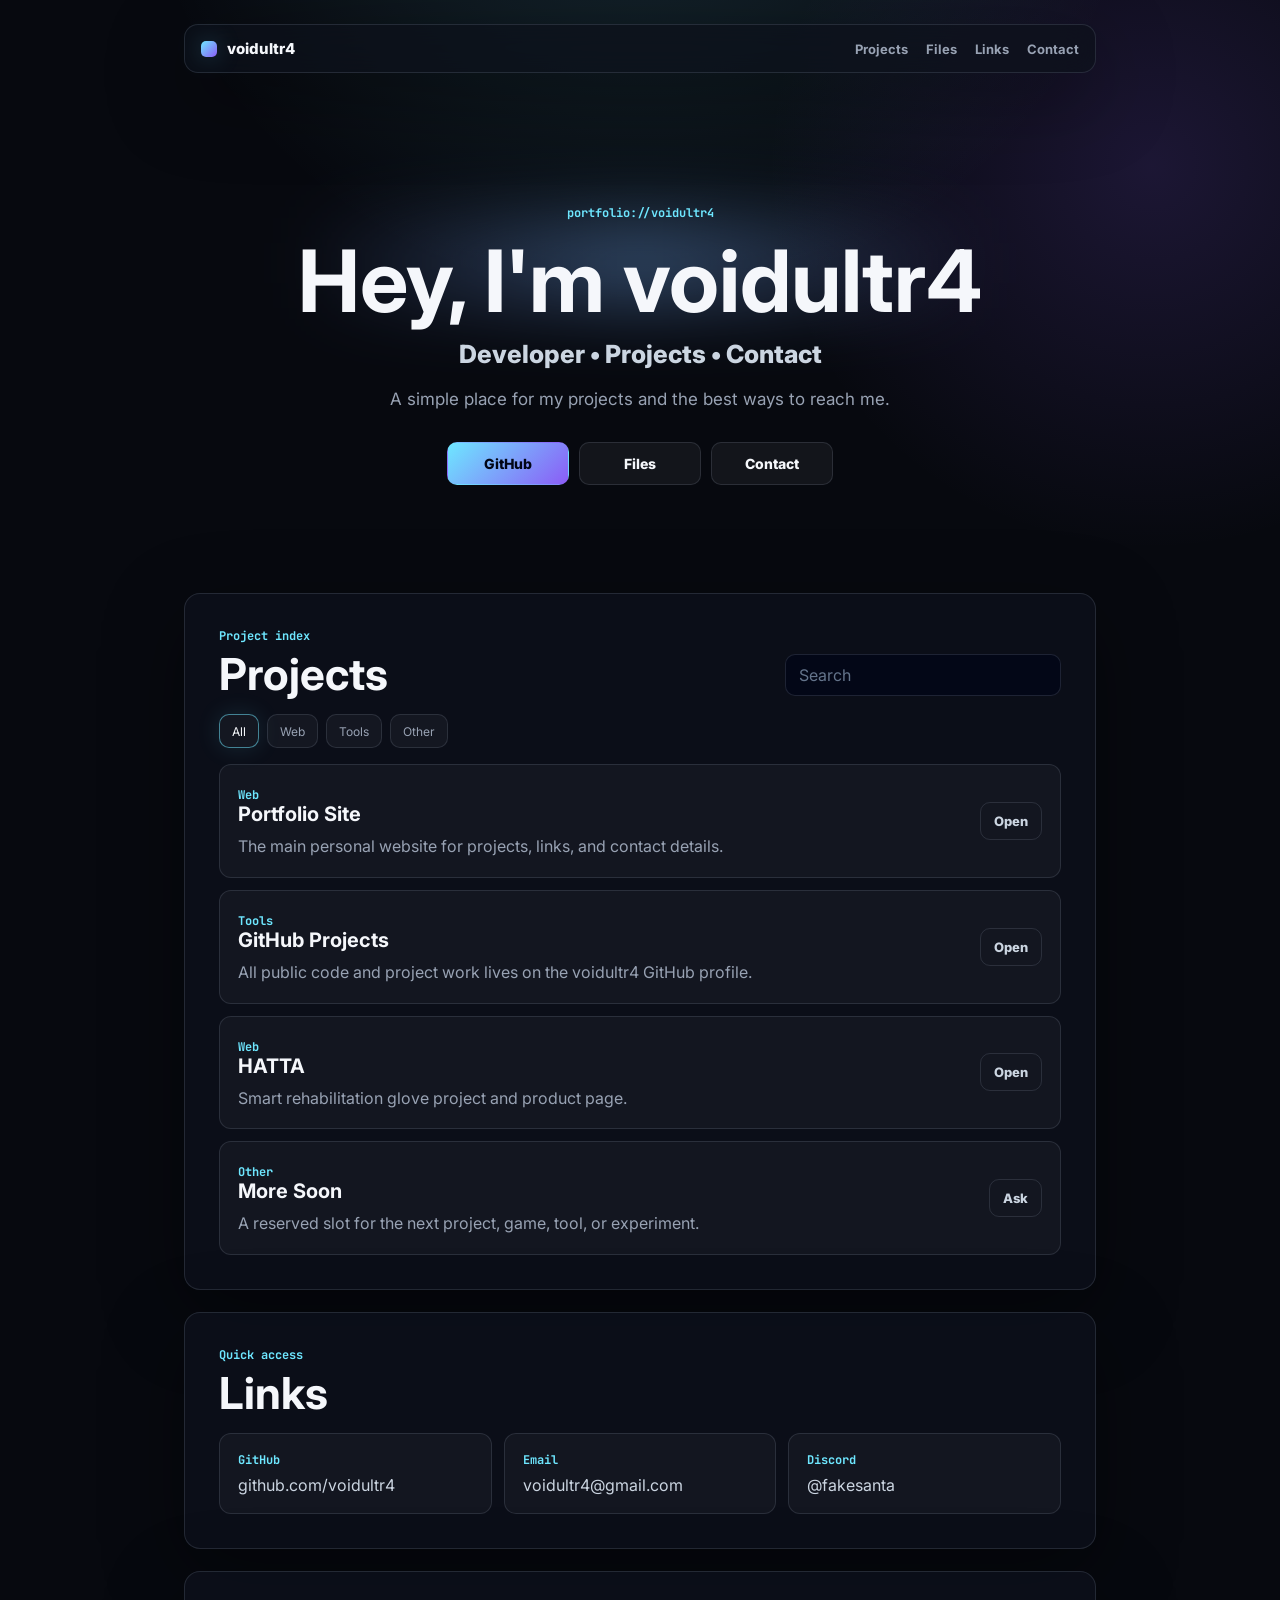
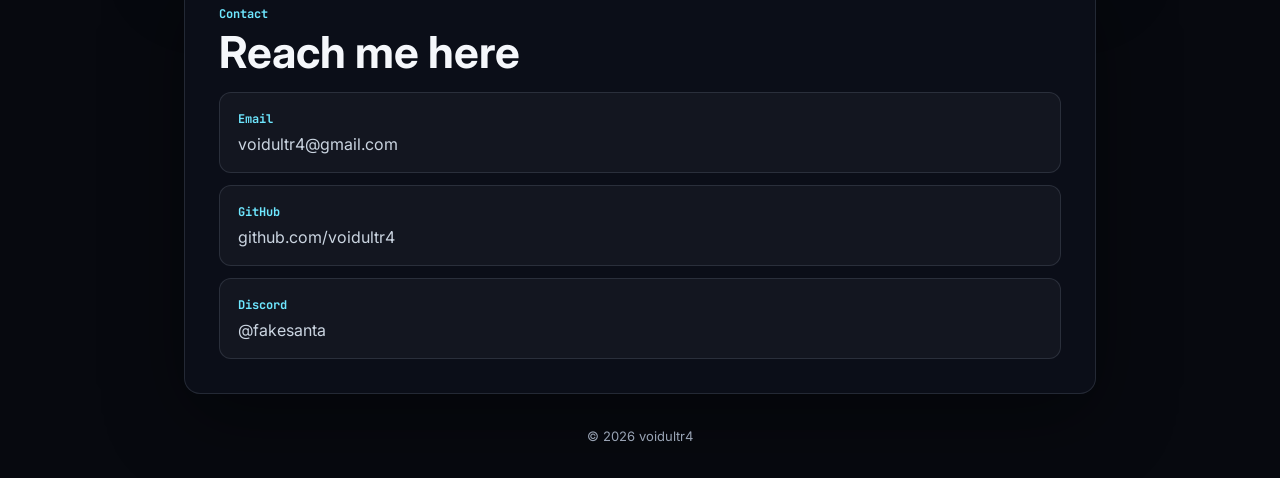
==== index.html @ 3f60e2d8 "Add files via upload" ====
<!doctype html>
<html lang="en">
  <head>
    <meta charset="UTF-8" />
    <meta name="viewport" content="width=device-width, initial-scale=1.0" />
    <title>voidultr4</title>
    <meta
      name="description"
      content="voidultr4's personal portfolio with projects, GitHub, email, and Discord contact links."
    />
    <link rel="preconnect" href="https://fonts.googleapis.com" />
    <link rel="preconnect" href="https://fonts.gstatic.com" crossorigin />
    <link
      href="https://fonts.googleapis.com/css2?family=Inter:wght@400;500;600;700;800&family=JetBrains+Mono:wght@500;700&display=swap"
      rel="stylesheet"
    />
    <link rel="stylesheet" href="styles.css" />
  </head>
  <body>
    <div class="site-shell">
      <header class="site-header">
        <a class="brand" href="#top" aria-label="voidultr4 home">
          <span class="brand-mark"></span>
          <span>voidultr4</span>
        </a>
        <nav class="nav-links" aria-label="Primary navigation">
          <a href="#projects">Projects</a>
          <a href="files.html">Files</a>
          <a href="#links">Links</a>
          <a href="#contact">Contact</a>
        </nav>
      </header>

      <main id="top">
        <section class="hero" aria-labelledby="hero-title">
          <div class="hero-glow" aria-hidden="true"></div>
          <p class="console-line">portfolio://voidultr4</p>
          <h1 id="hero-title">Hey, I'm voidultr4</h1>
          <p class="hero-subtitle">Developer &bull; Projects &bull; Contact</p>
          <p class="hero-text">
            A simple place for my projects and the best ways to reach me.
          </p>
          <div class="hero-actions" aria-label="Primary links">
            <a class="button primary" href="https://github.com/voidultr4" target="_blank" rel="noreferrer">
              GitHub
            </a>
            <a class="button" href="files.html">Files</a>
            <a class="button" href="#contact">Contact</a>
          </div>
        </section>

        <section class="panel" id="projects" aria-labelledby="projects-title">
          <div class="section-heading">
            <div>
              <p class="section-kicker">Project index</p>
              <h2 id="projects-title">Projects</h2>
            </div>
            <label class="search-box">
              <span class="sr-only">Search projects</span>
              <input id="projectSearch" type="search" placeholder="Search" />
            </label>
          </div>

          <div class="filters" aria-label="Project filters">
            <button class="filter active" type="button" data-filter="all">All</button>
            <button class="filter" type="button" data-filter="web">Web</button>
            <button class="filter" type="button" data-filter="tools">Tools</button>
            <button class="filter" type="button" data-filter="other">Other</button>
          </div>

          <div class="project-list" id="projectGrid">
            <article class="project-card" data-category="web" data-keywords="website portfolio github pages">
              <div>
                <span class="project-tag">Web</span>
                <h3>Portfolio Site</h3>
                <p>The main personal website for projects, links, and contact details.</p>
              </div>
              <a href="https://github.com/voidultr4" target="_blank" rel="noreferrer">Open</a>
            </article>

            <article class="project-card" data-category="tools" data-keywords="github code repositories projects">
              <div>
                <span class="project-tag">Tools</span>
                <h3>GitHub Projects</h3>
                <p>All public code and project work lives on the voidultr4 GitHub profile.</p>
              </div>
              <a href="https://github.com/voidultr4?tab=repositories" target="_blank" rel="noreferrer">Open</a>
            </article>

            <article class="project-card" data-category="web" data-keywords="hatta smart rehabilitation glove lovable healthcare">
              <div>
                <span class="project-tag">Web</span>
                <h3>HATTA</h3>
                <p>Smart rehabilitation glove project and product page.</p>
              </div>
              <a href="https://hatta.lovable.app" target="_blank" rel="noreferrer">Open</a>
            </article>

            <article class="project-card" data-category="other" data-keywords="more coming soon future">
              <div>
                <span class="project-tag">Other</span>
                <h3>More Soon</h3>
                <p>A reserved slot for the next project, game, tool, or experiment.</p>
              </div>
              <a href="mailto:voidultr4@gmail.com">Ask</a>
            </article>
          </div>

          <p class="empty-state" id="emptyState" hidden>No matching projects.</p>
        </section>

        <section class="panel links-panel" id="links" aria-labelledby="links-title">
          <p class="section-kicker">Quick access</p>
          <h2 id="links-title">Links</h2>
          <div class="link-grid">
            <a class="link-card" href="https://github.com/voidultr4" target="_blank" rel="noreferrer">
              <span>GitHub</span>
              github.com/voidultr4
            </a>
            <a class="link-card" href="mailto:voidultr4@gmail.com">
              <span>Email</span>
              voidultr4@gmail.com
            </a>
            <a class="link-card" href="#contact">
              <span>Discord</span>
              @fakesanta
            </a>
          </div>
        </section>

        <section class="panel contact-panel" id="contact" aria-labelledby="contact-title">
          <p class="section-kicker">Contact</p>
          <h2 id="contact-title">Reach me here</h2>
          <div class="contact-list">
            <a href="mailto:voidultr4@gmail.com">
              <span>Email</span>
              voidultr4@gmail.com
            </a>
            <a href="https://github.com/voidultr4" target="_blank" rel="noreferrer">
              <span>GitHub</span>
              github.com/voidultr4
            </a>
            <p>
              <span>Discord</span>
              @fakesanta
            </p>
          </div>
        </section>
      </main>

      <footer class="site-footer">
        <p>&copy; <span id="year"></span> voidultr4</p>
      </footer>
    </div>

    <script src="script.js"></script>
  </body>
</html>
---- styles.css ----
:root {
  --bg: #07090f;
  --panel: #0d111b;
  --panel-strong: #111827;
  --ink: #f5f7fb;
  --muted: #98a2b3;
  --soft: #cbd5e1;
  --line: rgba(148, 163, 184, 0.18);
  --accent: #6ee7ff;
  --accent-2: #8b5cf6;
  --green: #22c55e;
  --shadow: 0 24px 80px rgba(0, 0, 0, 0.38);
}

* {
  box-sizing: border-box;
}

[hidden] {
  display: none !important;
}

html {
  scroll-behavior: smooth;
}

body {
  margin: 0;
  background:
    radial-gradient(circle at 50% -10%, rgba(110, 231, 255, 0.16), transparent 32rem),
    radial-gradient(circle at 90% 8%, rgba(139, 92, 246, 0.16), transparent 24rem),
    var(--bg);
  color: var(--ink);
  font-family: Inter, system-ui, -apple-system, BlinkMacSystemFont, "Segoe UI", sans-serif;
}

a {
  color: inherit;
  text-decoration: none;
}

.site-shell {
  margin: 0 auto;
  max-width: 980px;
  min-height: 100vh;
  padding: 24px clamp(16px, 4vw, 34px) 34px;
}

.site-header {
  align-items: center;
  background: rgba(13, 17, 27, 0.72);
  border: 1px solid var(--line);
  border-radius: 14px;
  box-shadow: var(--shadow);
  display: flex;
  justify-content: space-between;
  padding: 14px 16px;
  position: relative;
  z-index: 20;
  backdrop-filter: blur(18px);
}

.brand,
.nav-links,
.hero-actions,
.filters {
  align-items: center;
  display: flex;
}

.brand {
  gap: 10px;
  font-size: 15px;
  font-weight: 800;
}

.brand-mark {
  background: linear-gradient(135deg, var(--accent), var(--accent-2));
  border-radius: 5px;
  box-shadow: 0 0 24px rgba(110, 231, 255, 0.26);
  display: inline-block;
  height: 16px;
  width: 16px;
}

.nav-links {
  gap: 18px;
  color: var(--muted);
  font-size: 13px;
  font-weight: 700;
}

.nav-links a:hover,
.project-card a:hover,
.site-footer a:hover {
  color: var(--accent);
}

.hero {
  min-height: 520px;
  padding: clamp(76px, 13vw, 132px) 0 78px;
  position: relative;
  text-align: center;
}

.file-page-shell {
  max-width: 1160px;
}

.file-hero {
  padding: clamp(52px, 8vw, 86px) 0 42px;
  text-align: center;
}

.file-hero h1 {
  margin-inline: auto;
  max-width: 760px;
}

.hero-glow {
  background:
    linear-gradient(90deg, transparent, rgba(110, 231, 255, 0.35), transparent),
    linear-gradient(90deg, transparent, rgba(139, 92, 246, 0.32), transparent);
  filter: blur(34px);
  height: 90px;
  left: 12%;
  opacity: 0.62;
  position: absolute;
  right: 12%;
  top: 145px;
  z-index: -1;
}

.console-line,
.section-kicker,
.project-tag,
.contact-list span,
.link-card span {
  color: var(--accent);
  font-family: "JetBrains Mono", ui-monospace, SFMono-Regular, Consolas, monospace;
  font-size: 12px;
  font-weight: 700;
  letter-spacing: 0;
}

.console-line {
  margin: 0 0 18px;
}

h1,
h2,
h3,
p {
  margin-top: 0;
}

h1 {
  font-size: clamp(46px, 8vw, 86px);
  letter-spacing: 0;
  line-height: 0.98;
  margin-bottom: 16px;
}

.hero-subtitle {
  color: var(--soft);
  font-size: clamp(18px, 3vw, 25px);
  font-weight: 800;
  margin-bottom: 16px;
}

.hero-text {
  color: var(--muted);
  font-size: 17px;
  line-height: 1.7;
  margin: 0 auto 28px;
  max-width: 540px;
}

.hero-actions {
  flex-wrap: wrap;
  gap: 10px;
  justify-content: center;
}

.button,
.filter {
  border: 1px solid var(--line);
  border-radius: 10px;
  color: var(--ink);
  font-size: 14px;
  font-weight: 800;
}

.button {
  background: rgba(255, 255, 255, 0.05);
  min-width: 122px;
  padding: 12px 16px;
}

.button.primary {
  background: linear-gradient(135deg, var(--accent), var(--accent-2));
  border-color: transparent;
  color: #020617;
}

.button:hover,
.filter:hover,
.filter.active {
  border-color: rgba(110, 231, 255, 0.52);
  box-shadow: 0 0 24px rgba(110, 231, 255, 0.12);
}

.panel {
  background: rgba(13, 17, 27, 0.82);
  border: 1px solid var(--line);
  border-radius: 16px;
  box-shadow: var(--shadow);
  margin-bottom: 22px;
  padding: clamp(22px, 4vw, 34px);
}

.auth-panel {
  align-items: center;
  display: grid;
  gap: 26px;
  grid-template-columns: minmax(0, 0.9fr) minmax(280px, 0.7fr);
}

.auth-note {
  color: var(--muted);
  line-height: 1.65;
  margin: 16px 0 0;
  max-width: 520px;
}

.auth-form {
  background: rgba(255, 255, 255, 0.035);
  border: 1px solid var(--line);
  border-radius: 14px;
  display: grid;
  gap: 14px;
  padding: 18px;
}

.auth-form label {
  color: var(--soft);
  display: grid;
  font-size: 13px;
  font-weight: 800;
  gap: 8px;
}

.auth-form input {
  background: rgba(2, 6, 23, 0.74);
  border: 1px solid var(--line);
  border-radius: 10px;
  color: var(--ink);
  font: inherit;
  min-height: 44px;
  min-width: 0;
  padding: 0 13px;
}

.auth-form input:focus {
  border-color: var(--accent);
  outline: 3px solid rgba(110, 231, 255, 0.13);
}

.auth-actions {
  display: grid;
  gap: 10px;
  grid-template-columns: 1fr 1fr;
}

.form-status {
  color: var(--muted);
  font-size: 13px;
  line-height: 1.5;
  margin: 0;
  min-height: 20px;
}

.form-status.error {
  color: #fca5a5;
}

.files-panel {
  background:
    linear-gradient(135deg, rgba(110, 231, 255, 0.075), transparent 36%),
    rgba(13, 17, 27, 0.86);
}

.files-heading,
.vault-top {
  align-items: start;
  display: flex;
  gap: 16px;
  justify-content: space-between;
}

.files-heading {
  margin-bottom: 18px;
}

.mode-note {
  border: 1px solid rgba(110, 231, 255, 0.3);
  border-radius: 999px;
  color: var(--accent);
  font-family: "JetBrains Mono", ui-monospace, SFMono-Regular, Consolas, monospace;
  font-size: 11px;
  font-weight: 700;
  padding: 7px 10px;
}

.account-chip {
  align-items: center;
  display: flex;
  gap: 10px;
}

.account-chip span {
  border: 1px solid rgba(110, 231, 255, 0.3);
  border-radius: 999px;
  color: var(--accent);
  font-family: "JetBrains Mono", ui-monospace, SFMono-Regular, Consolas, monospace;
  font-size: 11px;
  font-weight: 700;
  padding: 8px 10px;
}

.files-layout {
  display: grid;
  gap: 14px;
  grid-template-columns: 0.78fr 1.22fr;
}

.upload-zone,
.file-vault,
.preview-panel,
.chat-box {
  background: rgba(255, 255, 255, 0.035);
  border: 1px solid var(--line);
  border-radius: 14px;
}

.upload-zone {
  align-items: center;
  cursor: pointer;
  display: flex;
  justify-content: center;
  min-height: 260px;
  padding: 24px;
  position: relative;
  text-align: center;
}

.upload-zone.dragging,
.upload-zone:hover {
  background: rgba(110, 231, 255, 0.06);
  border-color: rgba(110, 231, 255, 0.46);
}

.upload-zone input {
  cursor: pointer;
  inset: 0;
  opacity: 0;
  position: absolute;
}

.upload-copy {
  pointer-events: none;
}

.upload-icon {
  align-items: center;
  background: linear-gradient(135deg, var(--accent), var(--accent-2));
  border-radius: 12px;
  color: #020617;
  display: inline-flex;
  font-size: 28px;
  font-weight: 800;
  height: 54px;
  justify-content: center;
  margin-bottom: 16px;
  width: 54px;
}

.upload-copy strong {
  display: block;
  font-size: 22px;
  margin-bottom: 8px;
}

.upload-copy p {
  color: var(--muted);
  line-height: 1.55;
  margin: 0 auto;
  max-width: 260px;
}

.file-vault {
  min-height: 260px;
  padding: 18px;
}

.file-vault h3,
.preview-panel h3,
.chat-box h3 {
  font-size: 22px;
  margin: 0;
}

.text-button {
  background: transparent;
  border: 1px solid var(--line);
  border-radius: 9px;
  color: var(--soft);
  cursor: pointer;
  font: inherit;
  font-size: 12px;
  font-weight: 800;
  padding: 8px 10px;
}

.text-button:hover {
  border-color: rgba(110, 231, 255, 0.42);
  color: var(--accent);
}

.text-button.danger:hover {
  border-color: rgba(248, 113, 113, 0.5);
  color: #fca5a5;
}

.file-list {
  display: grid;
  gap: 10px;
  margin-top: 14px;
}

.file-item {
  align-items: center;
  background: rgba(2, 6, 23, 0.38);
  border: 1px solid var(--line);
  border-radius: 12px;
  display: grid;
  gap: 12px;
  grid-template-columns: 42px minmax(0, 1fr) auto;
  padding: 12px;
}

.file-icon {
  align-items: center;
  background: rgba(110, 231, 255, 0.12);
  border: 1px solid rgba(110, 231, 255, 0.2);
  border-radius: 10px;
  color: var(--accent);
  display: inline-flex;
  font-family: "JetBrains Mono", ui-monospace, SFMono-Regular, Consolas, monospace;
  font-size: 12px;
  font-weight: 800;
  height: 42px;
  justify-content: center;
}

.file-meta {
  min-width: 0;
}

.file-meta-button {
  background: transparent;
  border: 0;
  color: inherit;
  cursor: pointer;
  font: inherit;
  padding: 0;
  text-align: left;
}

.file-meta-button:hover strong {
  color: var(--accent);
}

.file-meta strong {
  display: block;
  overflow: hidden;
  text-overflow: ellipsis;
  white-space: nowrap;
}

.file-meta span {
  color: var(--muted);
  display: block;
  font-size: 12px;
  margin-top: 4px;
}

.file-actions {
  display: flex;
  gap: 7px;
}

.file-actions button,
.file-actions a {
  background: rgba(255, 255, 255, 0.04);
  border: 1px solid var(--line);
  border-radius: 9px;
  color: var(--soft);
  cursor: pointer;
  font: inherit;
  font-size: 12px;
  font-weight: 800;
  padding: 8px 10px;
}

.file-actions button:hover,
.file-actions a:hover {
  border-color: rgba(110, 231, 255, 0.42);
  color: var(--accent);
}

.empty-state.compact {
  margin-top: 14px;
  padding: 14px;
}

.preview-panel {
  display: grid;
  gap: 14px;
  grid-column: 1 / -1;
  min-height: 320px;
  padding: 18px;
}

.preview-stage {
  align-items: center;
  background: rgba(2, 6, 23, 0.38);
  border: 1px solid var(--line);
  border-radius: 12px;
  color: var(--muted);
  display: flex;
  justify-content: center;
  min-height: 260px;
  overflow: hidden;
  padding: 16px;
}

.preview-stage img,
.preview-stage video {
  border-radius: 10px;
  max-height: 520px;
  max-width: 100%;
}

.preview-stage audio {
  width: min(100%, 520px);
}

.preview-stage iframe {
  border: 0;
  border-radius: 10px;
  height: 520px;
  width: 100%;
}

.preview-stage pre {
  color: var(--soft);
  font-family: "JetBrains Mono", ui-monospace, SFMono-Regular, Consolas, monospace;
  font-size: 13px;
  line-height: 1.55;
  margin: 0;
  max-height: 520px;
  overflow: auto;
  white-space: pre-wrap;
  width: 100%;
}

.chat-box {
  display: grid;
  gap: 14px;
  grid-column: 1 / -1;
  padding: 18px;
}

.messages {
  display: grid;
  gap: 10px;
  max-height: 280px;
  min-height: 160px;
  overflow: auto;
  padding-right: 4px;
}

.message {
  background: rgba(2, 6, 23, 0.38);
  border: 1px solid var(--line);
  border-radius: 12px;
  padding: 12px;
}

.message-top {
  align-items: center;
  color: var(--muted);
  display: flex;
  font-size: 12px;
  gap: 8px;
  justify-content: space-between;
  margin-bottom: 6px;
}

.message-top strong {
  color: var(--accent);
}

.message p {
  color: var(--soft);
  line-height: 1.5;
  margin: 0;
  word-break: break-word;
}

.chat-form {
  display: grid;
  gap: 10px;
  grid-template-columns: 1fr auto;
}

.chat-form input {
  background: rgba(2, 6, 23, 0.74);
  border: 1px solid var(--line);
  border-radius: 10px;
  color: var(--ink);
  font: inherit;
  min-height: 44px;
  min-width: 0;
  padding: 0 13px;
}

.chat-form input:focus {
  border-color: var(--accent);
  outline: 3px solid rgba(110, 231, 255, 0.13);
}

.section-heading {
  align-items: end;
  display: flex;
  gap: 18px;
  justify-content: space-between;
  margin-bottom: 18px;
}

.section-kicker {
  margin-bottom: 8px;
}

h2 {
  font-size: clamp(30px, 5vw, 44px);
  letter-spacing: 0;
  line-height: 1;
  margin-bottom: 0;
}

.search-box input {
  background: rgba(2, 6, 23, 0.74);
  border: 1px solid var(--line);
  border-radius: 10px;
  color: var(--ink);
  font: inherit;
  min-height: 42px;
  min-width: 210px;
  padding: 0 13px;
}

.search-box input::placeholder {
  color: #64748b;
}

.search-box input:focus {
  border-color: var(--accent);
  outline: 3px solid rgba(110, 231, 255, 0.13);
}

.filters {
  flex-wrap: wrap;
  gap: 8px;
  margin-bottom: 16px;
}

.filter {
  background: rgba(255, 255, 255, 0.04);
  color: var(--muted);
  cursor: pointer;
  font: inherit;
  font-size: 12px;
  min-height: 34px;
  padding: 0 12px;
}

.filter.active {
  color: var(--ink);
}

.project-list,
.link-grid,
.contact-list {
  display: grid;
  gap: 12px;
}

.project-card {
  align-items: center;
  background: rgba(255, 255, 255, 0.035);
  border: 1px solid var(--line);
  border-radius: 12px;
  display: grid;
  gap: 18px;
  grid-template-columns: 1fr auto;
  padding: 18px;
}

.project-card[hidden] {
  display: none;
}

.project-card h3 {
  font-size: 20px;
  line-height: 1.15;
  margin-bottom: 8px;
}

.project-card p {
  color: var(--muted);
  line-height: 1.55;
  margin-bottom: 0;
}

.project-card a {
  border: 1px solid var(--line);
  border-radius: 10px;
  color: var(--soft);
  font-size: 13px;
  font-weight: 800;
  padding: 10px 13px;
}

.empty-state {
  border: 1px dashed var(--line);
  border-radius: 12px;
  color: var(--muted);
  margin: 18px 0 0;
  padding: 18px;
  text-align: center;
}

.links-panel h2,
.contact-panel h2 {
  margin-bottom: 18px;
}

.link-grid {
  grid-template-columns: repeat(3, minmax(0, 1fr));
}

.link-card,
.contact-list a,
.contact-list p {
  background: rgba(255, 255, 255, 0.035);
  border: 1px solid var(--line);
  border-radius: 12px;
  color: var(--soft);
  display: grid;
  gap: 7px;
  margin: 0;
  padding: 18px;
}

.link-card:hover,
.contact-list a:hover {
  background: rgba(110, 231, 255, 0.06);
  border-color: rgba(110, 231, 255, 0.36);
}

.site-footer {
  color: var(--muted);
  font-size: 13px;
  padding: 12px 4px 0;
  text-align: center;
}

.site-footer p {
  margin: 0;
}

.sr-only {
  height: 1px;
  margin: -1px;
  overflow: hidden;
  position: absolute;
  width: 1px;
}

@media (max-width: 720px) {
  .site-shell {
    padding-top: 14px;
  }

  .site-header {
    gap: 14px;
    position: static;
  }

  .nav-links {
    gap: 12px;
  }

  .hero {
    min-height: 430px;
    padding-top: 70px;
  }

  .section-heading {
    align-items: stretch;
    display: grid;
  }

  .search-box input {
    min-width: 0;
    width: 100%;
  }

  .link-grid {
    grid-template-columns: 1fr;
  }

  .files-layout {
    grid-template-columns: 1fr;
  }

  .auth-panel {
    grid-template-columns: 1fr;
  }

  .auth-actions {
    grid-template-columns: 1fr;
  }

  .files-heading,
  .vault-top {
    align-items: stretch;
    flex-direction: column;
  }

  .account-chip {
    align-items: stretch;
    flex-direction: column;
  }

  .preview-panel {
    grid-column: auto;
  }

  .chat-box {
    grid-column: auto;
  }

  .chat-form {
    grid-template-columns: 1fr;
  }
}

@media (max-width: 470px) {
  .site-header {
    align-items: flex-start;
    flex-direction: column;
  }

  .hero {
    text-align: left;
  }

  .hero-actions {
    justify-content: flex-start;
  }

  .project-card {
    grid-template-columns: 1fr;
  }

  .file-item {
    grid-template-columns: 1fr;
  }

  .file-icon {
    width: 42px;
  }

  .file-actions {
    flex-wrap: wrap;
  }
}
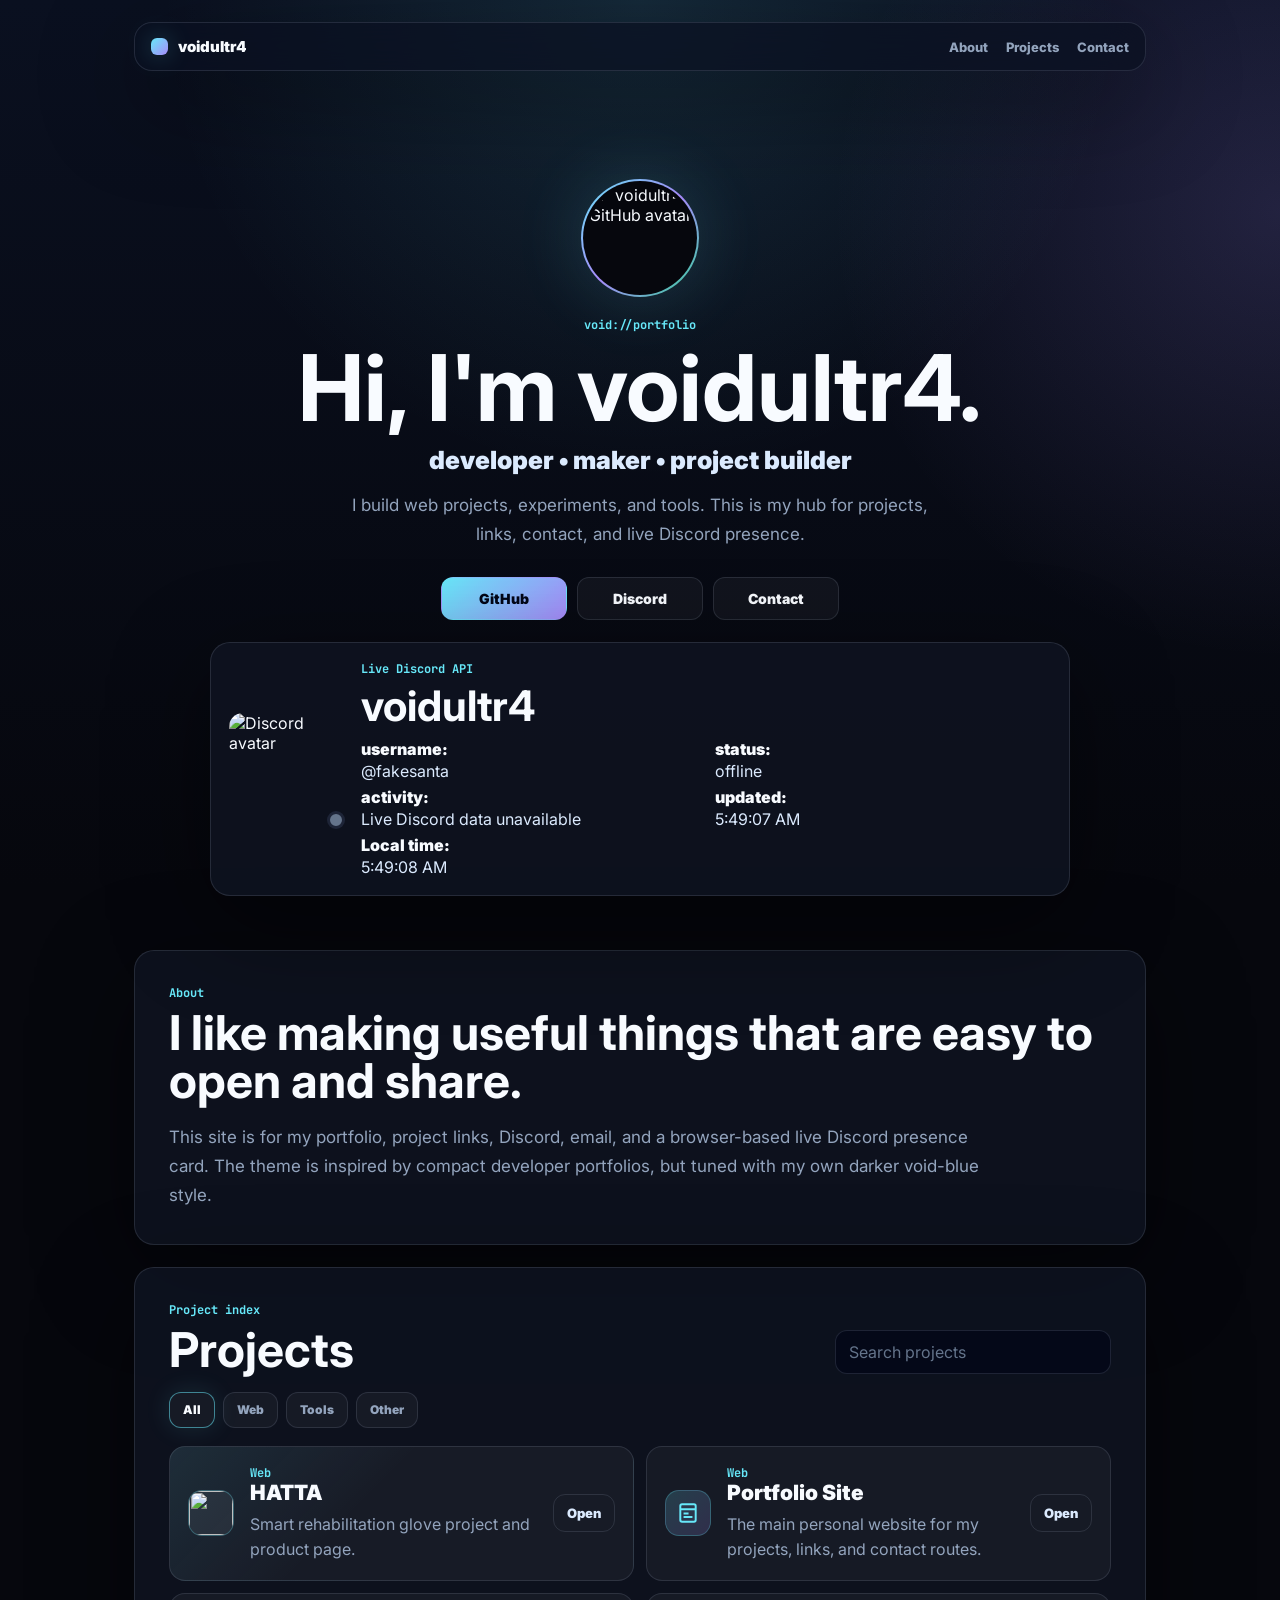
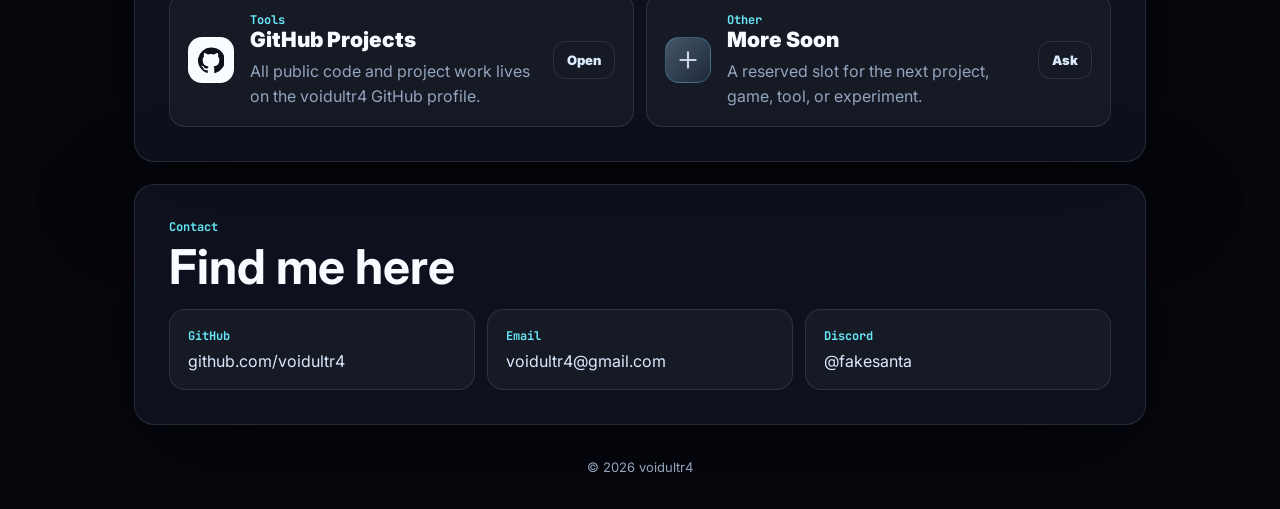
==== commit 27639f9c: "Add files via upload" ====
--- a/index.html
+++ b/index.html
@@ -6,12 +6,12 @@
     <title>voidultr4</title>
     <meta
       name="description"
-      content="voidultr4's personal portfolio with projects, GitHub, email, and Discord contact links."
+      content="voidultr4's portfolio, projects, live Discord card, and contact links."
     />
     <link rel="preconnect" href="https://fonts.googleapis.com" />
     <link rel="preconnect" href="https://fonts.gstatic.com" crossorigin />
     <link
-      href="https://fonts.googleapis.com/css2?family=Inter:wght@400;500;600;700;800&family=JetBrains+Mono:wght@500;700&display=swap"
+      href="https://fonts.googleapis.com/css2?family=Inter:wght@400;500;600;700;800;900&family=JetBrains+Mono:wght@500;700&display=swap"
       rel="stylesheet"
     />
     <link rel="stylesheet" href="styles.css" />
@@ -24,29 +24,76 @@
           <span>voidultr4</span>
         </a>
         <nav class="nav-links" aria-label="Primary navigation">
+          <a href="#about">About</a>
           <a href="#projects">Projects</a>
-          <a href="files.html">Files</a>
-          <a href="#links">Links</a>
           <a href="#contact">Contact</a>
         </nav>
       </header>
 
       <main id="top">
-        <section class="hero" aria-labelledby="hero-title">
-          <div class="hero-glow" aria-hidden="true"></div>
-          <p class="console-line">portfolio://voidultr4</p>
-          <h1 id="hero-title">Hey, I'm voidultr4</h1>
-          <p class="hero-subtitle">Developer &bull; Projects &bull; Contact</p>
-          <p class="hero-text">
-            A simple place for my projects and the best ways to reach me.
+        <section class="profile-hero" aria-labelledby="hero-title">
+          <div class="profile-card">
+            <div class="avatar-ring">
+              <img src="https://github.com/voidultr4.png" alt="voidultr4 GitHub avatar" />
+            </div>
+            <p class="console-line">void://portfolio</p>
+            <h1 id="hero-title">Hi, I'm voidultr4.</h1>
+            <p class="hero-subtitle">developer • maker • project builder</p>
+            <p class="hero-text">
+              I build web projects, experiments, and tools. This is my hub for projects,
+              links, contact, and live Discord presence.
+            </p>
+            <div class="hero-actions" aria-label="Main actions">
+              <a class="button primary" href="https://github.com/voidultr4" target="_blank" rel="noreferrer">
+                GitHub
+              </a>
+              <a class="button" href="#discord">Discord</a>
+              <a class="button" href="#contact">Contact</a>
+            </div>
+          </div>
+
+          <aside class="discord-card" id="discord" aria-labelledby="discord-title">
+            <div class="discord-avatar-wrap">
+              <img id="discordAvatar" src="https://github.com/voidultr4.png" alt="Discord avatar" />
+              <span class="presence-dot offline" id="presenceDot"></span>
+            </div>
+            <div class="discord-info">
+              <p class="section-kicker">Live Discord API</p>
+              <h2 id="discord-title">voidultr4</h2>
+              <dl class="discord-fields">
+                <div>
+                  <dt>username:</dt>
+                  <dd id="discordUsername">@fakesanta</dd>
+                </div>
+                <div>
+                  <dt>status:</dt>
+                  <dd id="discordStatus">add your Discord user ID</dd>
+                </div>
+                <div>
+                  <dt>activity:</dt>
+                  <dd id="discordActivity">waiting for setup</dd>
+                </div>
+                <div>
+                  <dt>updated:</dt>
+                  <dd id="discordUpdated">not connected yet</dd>
+                </div>
+                <div>
+                  <dt>Local time:</dt>
+                  <dd id="localTime">--:--</dd>
+                </div>
+              </dl>
+            </div>
+          </aside>
+        </section>
+
+        <section class="panel about-panel" id="about" aria-labelledby="about-title">
+          <p class="section-kicker">About</p>
+          <h2 id="about-title">I like making useful things that are easy to open and share.</h2>
+          <p>
+            This site is for my portfolio, project links, Discord, email, and a browser-based
+            live Discord presence card. The theme is inspired by compact developer portfolios, but tuned
+            with my own darker void-blue style.
           </p>
-          <div class="hero-actions" aria-label="Primary links">
-            <a class="button primary" href="https://github.com/voidultr4" target="_blank" rel="noreferrer">
-              GitHub
-            </a>
-            <a class="button" href="files.html">Files</a>
-            <a class="button" href="#contact">Contact</a>
-          </div>
         </section>
 
         <section class="panel" id="projects" aria-labelledby="projects-title">
@@ -57,7 +104,7 @@
             </div>
             <label class="search-box">
               <span class="sr-only">Search projects</span>
-              <input id="projectSearch" type="search" placeholder="Search" />
+              <input id="projectSearch" type="search" placeholder="Search projects" />
             </label>
           </div>
 
@@ -68,40 +115,66 @@
             <button class="filter" type="button" data-filter="other">Other</button>
           </div>
 
-          <div class="project-list" id="projectGrid">
+          <div class="project-grid" id="projectGrid">
+            <article class="project-card feature-project" data-category="web" data-keywords="hatta smart rehabilitation glove lovable healthcare">
+              <a class="project-main-link" href="https://hatta.lovable.app" target="_blank" rel="noreferrer" aria-label="Open HATTA">
+                <span class="project-icon project-icon-image">
+                  <img src="https://hatta.lovable.app/favicon.ico" alt="" />
+                </span>
+                <span class="project-copy">
+                  <span class="project-tag">Web</span>
+                  <span class="project-title">HATTA</span>
+                  <span class="project-description">Smart rehabilitation glove project and product page.</span>
+                </span>
+              </a>
+              <a href="https://hatta.lovable.app" target="_blank" rel="noreferrer">Open</a>
+            </article>
+
             <article class="project-card" data-category="web" data-keywords="website portfolio github pages">
-              <div>
-                <span class="project-tag">Web</span>
-                <h3>Portfolio Site</h3>
-                <p>The main personal website for projects, links, and contact details.</p>
-              </div>
-              <a href="https://github.com/voidultr4" target="_blank" rel="noreferrer">Open</a>
+              <a class="project-main-link" href="https://voidultr4.github.io" target="_blank" rel="noreferrer" aria-label="Open Portfolio Site">
+                <span class="project-icon">
+                  <svg viewBox="0 0 24 24" aria-hidden="true">
+                    <path d="M4 5.5A2.5 2.5 0 0 1 6.5 3h11A2.5 2.5 0 0 1 20 5.5v13a2.5 2.5 0 0 1-2.5 2.5h-11A2.5 2.5 0 0 1 4 18.5v-13Zm2.5-.7a.7.7 0 0 0-.7.7v2.1h12.4V5.5a.7.7 0 0 0-.7-.7h-11Zm-.7 4.6v9.1c0 .39.31.7.7.7h11c.39 0 .7-.31.7-.7V9.4H5.8Zm2.1 2.2h4.6v1.8H7.9v-1.8Zm0 3.2h8.2v1.8H7.9v-1.8Z" />
+                  </svg>
+                </span>
+                <span class="project-copy">
+                  <span class="project-tag">Web</span>
+                  <span class="project-title">Portfolio Site</span>
+                  <span class="project-description">The main personal website for my projects, links, and contact routes.</span>
+                </span>
+              </a>
+              <a href="https://voidultr4.github.io" target="_blank" rel="noreferrer">Open</a>
             </article>
 
             <article class="project-card" data-category="tools" data-keywords="github code repositories projects">
-              <div>
-                <span class="project-tag">Tools</span>
-                <h3>GitHub Projects</h3>
-                <p>All public code and project work lives on the voidultr4 GitHub profile.</p>
-              </div>
+              <a class="project-main-link" href="https://github.com/voidultr4?tab=repositories" target="_blank" rel="noreferrer" aria-label="Open GitHub Projects">
+                <span class="project-icon github-icon">
+                  <svg viewBox="0 0 24 24" aria-hidden="true">
+                    <path d="M12 .5a12 12 0 0 0-3.79 23.39c.6.11.82-.26.82-.58v-2.04c-3.34.73-4.04-1.42-4.04-1.42-.55-1.39-1.34-1.76-1.34-1.76-1.09-.74.08-.73.08-.73 1.2.09 1.84 1.24 1.84 1.24 1.07 1.83 2.81 1.3 3.5.99.11-.78.42-1.3.76-1.6-2.67-.3-5.47-1.33-5.47-5.93 0-1.31.47-2.38 1.24-3.22-.12-.3-.54-1.52.12-3.18 0 0 1.01-.32 3.3 1.23a11.48 11.48 0 0 1 6.01 0c2.29-1.55 3.3-1.23 3.3-1.23.66 1.66.24 2.88.12 3.18.77.84 1.23 1.91 1.23 3.22 0 4.61-2.81 5.63-5.49 5.93.43.37.82 1.1.82 2.22v3.29c0 .32.22.7.83.58A12 12 0 0 0 12 .5Z" />
+                  </svg>
+                </span>
+                <span class="project-copy">
+                  <span class="project-tag">Tools</span>
+                  <span class="project-title">GitHub Projects</span>
+                  <span class="project-description">All public code and project work lives on the voidultr4 GitHub profile.</span>
+                </span>
+              </a>
               <a href="https://github.com/voidultr4?tab=repositories" target="_blank" rel="noreferrer">Open</a>
             </article>
 
-            <article class="project-card" data-category="web" data-keywords="hatta smart rehabilitation glove lovable healthcare">
-              <div>
-                <span class="project-tag">Web</span>
-                <h3>HATTA</h3>
-                <p>Smart rehabilitation glove project and product page.</p>
-              </div>
-              <a href="https://hatta.lovable.app" target="_blank" rel="noreferrer">Open</a>
-            </article>
-
             <article class="project-card" data-category="other" data-keywords="more coming soon future">
-              <div>
-                <span class="project-tag">Other</span>
-                <h3>More Soon</h3>
-                <p>A reserved slot for the next project, game, tool, or experiment.</p>
-              </div>
+              <a class="project-main-link" href="mailto:voidultr4@gmail.com" aria-label="Ask about More Soon">
+                <span class="project-icon dim-icon">
+                  <svg viewBox="0 0 24 24" aria-hidden="true">
+                    <path d="M12 4a1 1 0 0 1 1 1v6h6a1 1 0 1 1 0 2h-6v6a1 1 0 1 1-2 0v-6H5a1 1 0 1 1 0-2h6V5a1 1 0 0 1 1-1Z" />
+                  </svg>
+                </span>
+                <span class="project-copy">
+                  <span class="project-tag">Other</span>
+                  <span class="project-title">More Soon</span>
+                  <span class="project-description">A reserved slot for the next project, game, tool, or experiment.</span>
+                </span>
+              </a>
               <a href="mailto:voidultr4@gmail.com">Ask</a>
             </article>
           </div>
@@ -109,9 +182,13 @@
           <p class="empty-state" id="emptyState" hidden>No matching projects.</p>
         </section>
 
-        <section class="panel links-panel" id="links" aria-labelledby="links-title">
-          <p class="section-kicker">Quick access</p>
-          <h2 id="links-title">Links</h2>
+        <section class="panel links-panel" id="contact" aria-labelledby="contact-title">
+          <div class="section-heading">
+            <div>
+              <p class="section-kicker">Contact</p>
+              <h2 id="contact-title">Find me here</h2>
+            </div>
+          </div>
           <div class="link-grid">
             <a class="link-card" href="https://github.com/voidultr4" target="_blank" rel="noreferrer">
               <span>GitHub</span>
@@ -121,29 +198,10 @@
               <span>Email</span>
               voidultr4@gmail.com
             </a>
-            <a class="link-card" href="#contact">
+            <div class="link-card">
               <span>Discord</span>
               @fakesanta
-            </a>
-          </div>
-        </section>
-
-        <section class="panel contact-panel" id="contact" aria-labelledby="contact-title">
-          <p class="section-kicker">Contact</p>
-          <h2 id="contact-title">Reach me here</h2>
-          <div class="contact-list">
-            <a href="mailto:voidultr4@gmail.com">
-              <span>Email</span>
-              voidultr4@gmail.com
-            </a>
-            <a href="https://github.com/voidultr4" target="_blank" rel="noreferrer">
-              <span>GitHub</span>
-              github.com/voidultr4
-            </a>
-            <p>
-              <span>Discord</span>
-              @fakesanta
-            </p>
+            </div>
           </div>
         </section>
       </main>
--- a/styles.css
+++ b/styles.css
@@ -1,15 +1,17 @@
 :root {
-  --bg: #07090f;
-  --panel: #0d111b;
-  --panel-strong: #111827;
-  --ink: #f5f7fb;
-  --muted: #98a2b3;
-  --soft: #cbd5e1;
+  --bg: #06070d;
+  --bg-2: #0a1020;
+  --panel: rgba(15, 20, 34, 0.82);
+  --panel-strong: rgba(23, 30, 48, 0.92);
+  --ink: #f8fbff;
+  --soft: #dbeafe;
+  --muted: #93a4bd;
   --line: rgba(148, 163, 184, 0.18);
-  --accent: #6ee7ff;
-  --accent-2: #8b5cf6;
-  --green: #22c55e;
-  --shadow: 0 24px 80px rgba(0, 0, 0, 0.38);
+  --accent: #67e8f9;
+  --accent-2: #a78bfa;
+  --accent-3: #34d399;
+  --danger: #fca5a5;
+  --shadow: 0 28px 100px rgba(0, 0, 0, 0.46);
 }
 
 * {
@@ -27,9 +29,9 @@
 body {
   margin: 0;
   background:
-    radial-gradient(circle at 50% -10%, rgba(110, 231, 255, 0.16), transparent 32rem),
-    radial-gradient(circle at 90% 8%, rgba(139, 92, 246, 0.16), transparent 24rem),
-    var(--bg);
+    radial-gradient(circle at 50% 0%, rgba(103, 232, 249, 0.12), transparent 30rem),
+    radial-gradient(circle at 100% 10%, rgba(167, 139, 250, 0.16), transparent 28rem),
+    linear-gradient(180deg, var(--bg-2), var(--bg) 42%);
   color: var(--ink);
   font-family: Inter, system-ui, -apple-system, BlinkMacSystemFont, "Segoe UI", sans-serif;
 }
@@ -39,24 +41,33 @@
   text-decoration: none;
 }
 
+button,
+input {
+  font: inherit;
+}
+
 .site-shell {
   margin: 0 auto;
-  max-width: 980px;
+  max-width: 1080px;
   min-height: 100vh;
-  padding: 24px clamp(16px, 4vw, 34px) 34px;
+  padding: 22px clamp(16px, 4vw, 34px) 34px;
+}
+
+.file-page-shell {
+  max-width: 1160px;
 }
 
 .site-header {
   align-items: center;
-  background: rgba(13, 17, 27, 0.72);
-  border: 1px solid var(--line);
-  border-radius: 14px;
+  background: rgba(10, 16, 32, 0.72);
+  border: 1px solid var(--line);
+  border-radius: 18px;
   box-shadow: var(--shadow);
   display: flex;
   justify-content: space-between;
   padding: 14px 16px;
   position: relative;
-  z-index: 20;
+  z-index: 2;
   backdrop-filter: blur(18px);
 }
 
@@ -71,71 +82,76 @@
 .brand {
   gap: 10px;
   font-size: 15px;
-  font-weight: 800;
+  font-weight: 900;
 }
 
 .brand-mark {
   background: linear-gradient(135deg, var(--accent), var(--accent-2));
-  border-radius: 5px;
-  box-shadow: 0 0 24px rgba(110, 231, 255, 0.26);
+  border-radius: 6px;
+  box-shadow: 0 0 24px rgba(103, 232, 249, 0.28);
   display: inline-block;
-  height: 16px;
-  width: 16px;
+  height: 17px;
+  width: 17px;
 }
 
 .nav-links {
   gap: 18px;
   color: var(--muted);
   font-size: 13px;
-  font-weight: 700;
+  font-weight: 800;
 }
 
 .nav-links a:hover,
 .project-card a:hover,
-.site-footer a:hover {
+.link-card:hover {
   color: var(--accent);
 }
 
-.hero {
-  min-height: 520px;
-  padding: clamp(76px, 13vw, 132px) 0 78px;
-  position: relative;
+.profile-hero {
+  display: grid;
+  gap: 22px;
+  grid-template-columns: 1fr;
+  min-height: 720px;
+  padding: clamp(62px, 10vw, 108px) 0 54px;
+}
+
+.profile-card {
+  align-items: center;
+  display: flex;
+  flex-direction: column;
+  justify-content: center;
   text-align: center;
 }
 
-.file-page-shell {
-  max-width: 1160px;
-}
-
-.file-hero {
-  padding: clamp(52px, 8vw, 86px) 0 42px;
-  text-align: center;
-}
-
-.file-hero h1 {
-  margin-inline: auto;
-  max-width: 760px;
-}
-
-.hero-glow {
+.avatar-ring {
   background:
-    linear-gradient(90deg, transparent, rgba(110, 231, 255, 0.35), transparent),
-    linear-gradient(90deg, transparent, rgba(139, 92, 246, 0.32), transparent);
-  filter: blur(34px);
-  height: 90px;
-  left: 12%;
-  opacity: 0.62;
-  position: absolute;
-  right: 12%;
-  top: 145px;
-  z-index: -1;
+    linear-gradient(var(--bg), var(--bg)) padding-box,
+    linear-gradient(135deg, var(--accent), var(--accent-2), var(--accent-3)) border-box;
+  border: 2px solid transparent;
+  border-radius: 50%;
+  box-shadow: 0 0 70px rgba(103, 232, 249, 0.16);
+  height: 118px;
+  margin-bottom: 20px;
+  overflow: hidden;
+  padding: 4px;
+  width: 118px;
+}
+
+.avatar-ring img {
+  border-radius: 50%;
+  display: block;
+  height: 100%;
+  object-fit: cover;
+  width: 100%;
 }
 
 .console-line,
 .section-kicker,
 .project-tag,
+.link-card span,
 .contact-list span,
-.link-card span {
+.mode-note,
+.account-chip span {
   color: var(--accent);
   font-family: "JetBrains Mono", ui-monospace, SFMono-Regular, Consolas, monospace;
   font-size: 12px;
@@ -144,7 +160,7 @@
 }
 
 .console-line {
-  margin: 0 0 18px;
+  margin: 0 0 12px;
 }
 
 h1,
@@ -155,16 +171,23 @@
 }
 
 h1 {
-  font-size: clamp(46px, 8vw, 86px);
+  font-size: clamp(48px, 8vw, 92px);
   letter-spacing: 0;
-  line-height: 0.98;
-  margin-bottom: 16px;
+  line-height: 0.94;
+  margin-bottom: 14px;
+}
+
+h2 {
+  font-size: clamp(30px, 5vw, 48px);
+  letter-spacing: 0;
+  line-height: 1;
+  margin-bottom: 0;
 }
 
 .hero-subtitle {
   color: var(--soft);
   font-size: clamp(18px, 3vw, 25px);
-  font-weight: 800;
+  font-weight: 900;
   margin-bottom: 16px;
 }
 
@@ -173,7 +196,7 @@
   font-size: 17px;
   line-height: 1.7;
   margin: 0 auto 28px;
-  max-width: 540px;
+  max-width: 620px;
 }
 
 .hero-actions {
@@ -183,18 +206,20 @@
 }
 
 .button,
-.filter {
-  border: 1px solid var(--line);
-  border-radius: 10px;
+.filter,
+.text-button {
+  border: 1px solid var(--line);
+  border-radius: 12px;
   color: var(--ink);
   font-size: 14px;
-  font-weight: 800;
+  font-weight: 900;
 }
 
 .button {
-  background: rgba(255, 255, 255, 0.05);
-  min-width: 122px;
+  background: rgba(255, 255, 255, 0.045);
+  min-width: 126px;
   padding: 12px 16px;
+  text-align: center;
 }
 
 .button.primary {
@@ -205,18 +230,352 @@
 
 .button:hover,
 .filter:hover,
-.filter.active {
-  border-color: rgba(110, 231, 255, 0.52);
-  box-shadow: 0 0 24px rgba(110, 231, 255, 0.12);
-}
-
+.filter.active,
+.text-button:hover {
+  border-color: rgba(103, 232, 249, 0.52);
+  box-shadow: 0 0 26px rgba(103, 232, 249, 0.12);
+}
+
+.discord-card,
 .panel {
-  background: rgba(13, 17, 27, 0.82);
-  border: 1px solid var(--line);
-  border-radius: 16px;
+  background: var(--panel);
+  border: 1px solid var(--line);
+  border-radius: 20px;
   box-shadow: var(--shadow);
+}
+
+.discord-card {
+  align-items: center;
+  align-self: center;
+  display: grid;
+  gap: 20px;
+  grid-template-columns: 112px minmax(0, 1fr);
+  justify-self: center;
+  max-width: 860px;
+  padding: 18px;
+  width: 100%;
+}
+
+.discord-avatar-wrap {
+  height: 112px;
+  position: relative;
+  width: 112px;
+}
+
+.discord-avatar-wrap img {
+  border-radius: 14px;
+  display: block;
+  height: 112px;
+  object-fit: cover;
+  width: 112px;
+}
+
+.presence-dot {
+  border: 3px solid var(--panel-strong);
+  border-radius: 50%;
+  bottom: -4px;
+  height: 18px;
+  position: absolute;
+  right: -4px;
+  width: 18px;
+}
+
+.presence-dot.online {
+  background: #22c55e;
+}
+
+.presence-dot.idle {
+  background: #f59e0b;
+}
+
+.presence-dot.dnd {
+  background: #f87171;
+}
+
+.presence-dot.offline {
+  background: #64748b;
+}
+
+.discord-info h2 {
+  font-size: clamp(30px, 5vw, 42px);
+  margin-bottom: 12px;
+}
+
+.discord-fields {
+  display: grid;
+  gap: 6px 18px;
+  grid-template-columns: repeat(2, minmax(0, 1fr));
+  margin: 0;
+}
+
+.discord-fields div {
+  display: grid;
+  gap: 2px;
+}
+
+.discord-fields dt {
+  color: var(--ink);
+  font-weight: 900;
+}
+
+.discord-fields dd {
+  color: var(--soft);
+  margin: 0;
+  overflow-wrap: anywhere;
+}
+
+.panel {
   margin-bottom: 22px;
   padding: clamp(22px, 4vw, 34px);
+}
+
+.about-panel p:last-child {
+  color: var(--muted);
+  font-size: 17px;
+  line-height: 1.7;
+  margin: 18px 0 0;
+  max-width: 820px;
+}
+
+.section-heading,
+.files-heading,
+.vault-top {
+  align-items: end;
+  display: flex;
+  gap: 18px;
+  justify-content: space-between;
+}
+
+.section-heading,
+.files-heading {
+  margin-bottom: 18px;
+}
+
+.section-kicker {
+  margin-bottom: 8px;
+}
+
+.search-box input,
+.auth-form input,
+.chat-form input {
+  background: rgba(2, 6, 23, 0.74);
+  border: 1px solid var(--line);
+  border-radius: 12px;
+  color: var(--ink);
+  min-height: 44px;
+  min-width: 220px;
+  padding: 0 13px;
+}
+
+.search-box input::placeholder,
+.auth-form input::placeholder,
+.chat-form input::placeholder {
+  color: #64748b;
+}
+
+.search-box input:focus,
+.auth-form input:focus,
+.chat-form input:focus {
+  border-color: var(--accent);
+  outline: 3px solid rgba(103, 232, 249, 0.13);
+}
+
+.filters {
+  flex-wrap: wrap;
+  gap: 8px;
+  margin-bottom: 18px;
+}
+
+.filter {
+  background: rgba(255, 255, 255, 0.04);
+  color: var(--muted);
+  cursor: pointer;
+  font-size: 12px;
+  min-height: 36px;
+  padding: 0 13px;
+}
+
+.filter.active {
+  color: var(--ink);
+}
+
+.project-grid,
+.link-grid,
+.contact-list,
+.project-list {
+  display: grid;
+  gap: 12px;
+}
+
+.project-grid {
+  grid-template-columns: repeat(2, minmax(0, 1fr));
+}
+
+.project-card,
+.link-card,
+.contact-list a,
+.contact-list p {
+  background: rgba(255, 255, 255, 0.04);
+  border: 1px solid var(--line);
+  border-radius: 16px;
+  color: var(--soft);
+}
+
+.project-card {
+  align-items: center;
+  display: grid;
+  gap: 16px;
+  grid-template-columns: minmax(0, 1fr) auto;
+  padding: 18px;
+}
+
+.feature-project {
+  background:
+    linear-gradient(135deg, rgba(103, 232, 249, 0.09), transparent 42%),
+    rgba(255, 255, 255, 0.045);
+}
+
+.project-card[hidden] {
+  display: none;
+}
+
+.project-main-link {
+  align-items: center;
+  border-radius: 14px;
+  display: grid;
+  gap: 16px;
+  grid-template-columns: 46px minmax(0, 1fr);
+  min-width: 0;
+}
+
+.project-main-link:hover .project-title,
+.project-main-link:focus-visible .project-title {
+  color: var(--accent);
+}
+
+.project-main-link:focus-visible {
+  outline: 2px solid rgba(103, 232, 249, 0.5);
+  outline-offset: 5px;
+}
+
+.project-main-link:hover .project-icon,
+.project-main-link:focus-visible .project-icon {
+  box-shadow: 0 0 0 4px rgba(103, 232, 249, 0.14);
+}
+
+.project-icon {
+  align-items: center;
+  background: linear-gradient(135deg, rgba(103, 232, 249, 0.18), rgba(167, 139, 250, 0.18));
+  border: 1px solid rgba(103, 232, 249, 0.24);
+  border-radius: 14px;
+  color: var(--accent);
+  display: inline-flex;
+  height: 46px;
+  justify-content: center;
+  overflow: hidden;
+  width: 46px;
+}
+
+.project-icon svg {
+  fill: currentColor;
+  height: 26px;
+  width: 26px;
+}
+
+.project-icon img {
+  display: block;
+  height: 100%;
+  object-fit: cover;
+  width: 100%;
+}
+
+.project-icon-image {
+  background: rgba(255, 255, 255, 0.06);
+  border-color: rgba(103, 232, 249, 0.28);
+}
+
+.github-icon {
+  background: #f8fbff;
+  border-color: rgba(255, 255, 255, 0.72);
+  color: #0d1117;
+}
+
+.dim-icon {
+  background: linear-gradient(135deg, #475569, #1e293b);
+  color: #cbd5e1;
+}
+
+.project-copy {
+  display: grid;
+  min-width: 0;
+}
+
+.project-title {
+  color: var(--ink);
+  display: block;
+  font-size: 21px;
+  font-weight: 900;
+  line-height: 1.15;
+  margin-bottom: 7px;
+}
+
+.project-description {
+  color: var(--muted);
+  display: block;
+  line-height: 1.55;
+  margin-bottom: 0;
+}
+
+.project-card > a:not(.project-main-link) {
+  border: 1px solid var(--line);
+  border-radius: 12px;
+  color: var(--soft);
+  font-size: 13px;
+  font-weight: 900;
+  padding: 10px 13px;
+}
+
+.link-grid {
+  grid-template-columns: repeat(3, minmax(0, 1fr));
+}
+
+.link-card,
+.contact-list a,
+.contact-list p {
+  display: grid;
+  gap: 7px;
+  margin: 0;
+  padding: 18px;
+}
+
+.empty-state {
+  border: 1px dashed var(--line);
+  border-radius: 14px;
+  color: var(--muted);
+  margin: 18px 0 0;
+  padding: 18px;
+  text-align: center;
+}
+
+.site-footer {
+  color: var(--muted);
+  font-size: 13px;
+  padding: 12px 4px 0;
+  text-align: center;
+}
+
+.site-footer p {
+  margin: 0;
+}
+
+.file-hero {
+  padding: clamp(52px, 8vw, 86px) 0 42px;
+  text-align: center;
+}
+
+.file-hero h1 {
+  margin-inline: auto;
+  max-width: 760px;
 }
 
 .auth-panel {
@@ -236,7 +595,7 @@
 .auth-form {
   background: rgba(255, 255, 255, 0.035);
   border: 1px solid var(--line);
-  border-radius: 14px;
+  border-radius: 16px;
   display: grid;
   gap: 14px;
   padding: 18px;
@@ -246,24 +605,8 @@
   color: var(--soft);
   display: grid;
   font-size: 13px;
-  font-weight: 800;
+  font-weight: 900;
   gap: 8px;
-}
-
-.auth-form input {
-  background: rgba(2, 6, 23, 0.74);
-  border: 1px solid var(--line);
-  border-radius: 10px;
-  color: var(--ink);
-  font: inherit;
-  min-height: 44px;
-  min-width: 0;
-  padding: 0 13px;
-}
-
-.auth-form input:focus {
-  border-color: var(--accent);
-  outline: 3px solid rgba(110, 231, 255, 0.13);
 }
 
 .auth-actions {
@@ -281,51 +624,24 @@
 }
 
 .form-status.error {
-  color: #fca5a5;
+  color: var(--danger);
 }
 
 .files-panel {
   background:
-    linear-gradient(135deg, rgba(110, 231, 255, 0.075), transparent 36%),
-    rgba(13, 17, 27, 0.86);
-}
-
-.files-heading,
-.vault-top {
-  align-items: start;
-  display: flex;
-  gap: 16px;
-  justify-content: space-between;
-}
-
-.files-heading {
-  margin-bottom: 18px;
-}
-
-.mode-note {
-  border: 1px solid rgba(110, 231, 255, 0.3);
+    linear-gradient(135deg, rgba(103, 232, 249, 0.075), transparent 38%),
+    var(--panel);
+}
+
+.mode-note,
+.account-chip span {
+  border: 1px solid rgba(103, 232, 249, 0.3);
   border-radius: 999px;
-  color: var(--accent);
-  font-family: "JetBrains Mono", ui-monospace, SFMono-Regular, Consolas, monospace;
-  font-size: 11px;
-  font-weight: 700;
-  padding: 7px 10px;
+  padding: 8px 10px;
 }
 
 .account-chip {
-  align-items: center;
-  display: flex;
   gap: 10px;
-}
-
-.account-chip span {
-  border: 1px solid rgba(110, 231, 255, 0.3);
-  border-radius: 999px;
-  color: var(--accent);
-  font-family: "JetBrains Mono", ui-monospace, SFMono-Regular, Consolas, monospace;
-  font-size: 11px;
-  font-weight: 700;
-  padding: 8px 10px;
 }
 
 .files-layout {
@@ -340,7 +656,7 @@
 .chat-box {
   background: rgba(255, 255, 255, 0.035);
   border: 1px solid var(--line);
-  border-radius: 14px;
+  border-radius: 16px;
 }
 
 .upload-zone {
@@ -356,8 +672,8 @@
 
 .upload-zone.dragging,
 .upload-zone:hover {
-  background: rgba(110, 231, 255, 0.06);
-  border-color: rgba(110, 231, 255, 0.46);
+  background: rgba(103, 232, 249, 0.06);
+  border-color: rgba(103, 232, 249, 0.46);
 }
 
 .upload-zone input {
@@ -374,15 +690,15 @@
 .upload-icon {
   align-items: center;
   background: linear-gradient(135deg, var(--accent), var(--accent-2));
-  border-radius: 12px;
+  border-radius: 16px;
   color: #020617;
   display: inline-flex;
   font-size: 28px;
-  font-weight: 800;
-  height: 54px;
+  font-weight: 900;
+  height: 56px;
   justify-content: center;
   margin-bottom: 16px;
-  width: 54px;
+  width: 56px;
 }
 
 .upload-copy strong {
@@ -398,9 +714,14 @@
   max-width: 260px;
 }
 
+.file-vault,
+.preview-panel,
+.chat-box {
+  padding: 18px;
+}
+
 .file-vault {
   min-height: 260px;
-  padding: 18px;
 }
 
 .file-vault h3,
@@ -412,24 +733,15 @@
 
 .text-button {
   background: transparent;
-  border: 1px solid var(--line);
-  border-radius: 9px;
   color: var(--soft);
   cursor: pointer;
-  font: inherit;
   font-size: 12px;
-  font-weight: 800;
   padding: 8px 10px;
-}
-
-.text-button:hover {
-  border-color: rgba(110, 231, 255, 0.42);
-  color: var(--accent);
 }
 
 .text-button.danger:hover {
   border-color: rgba(248, 113, 113, 0.5);
-  color: #fca5a5;
+  color: var(--danger);
 }
 
 .file-list {
@@ -442,7 +754,7 @@
   align-items: center;
   background: rgba(2, 6, 23, 0.38);
   border: 1px solid var(--line);
-  border-radius: 12px;
+  border-radius: 14px;
   display: grid;
   gap: 12px;
   grid-template-columns: 42px minmax(0, 1fr) auto;
@@ -451,14 +763,14 @@
 
 .file-icon {
   align-items: center;
-  background: rgba(110, 231, 255, 0.12);
-  border: 1px solid rgba(110, 231, 255, 0.2);
-  border-radius: 10px;
+  background: rgba(103, 232, 249, 0.12);
+  border: 1px solid rgba(103, 232, 249, 0.2);
+  border-radius: 12px;
   color: var(--accent);
   display: inline-flex;
   font-family: "JetBrains Mono", ui-monospace, SFMono-Regular, Consolas, monospace;
   font-size: 12px;
-  font-weight: 800;
+  font-weight: 900;
   height: 42px;
   justify-content: center;
 }
@@ -504,18 +816,18 @@
 .file-actions a {
   background: rgba(255, 255, 255, 0.04);
   border: 1px solid var(--line);
-  border-radius: 9px;
+  border-radius: 10px;
   color: var(--soft);
   cursor: pointer;
   font: inherit;
   font-size: 12px;
-  font-weight: 800;
+  font-weight: 900;
   padding: 8px 10px;
 }
 
 .file-actions button:hover,
 .file-actions a:hover {
-  border-color: rgba(110, 231, 255, 0.42);
+  border-color: rgba(103, 232, 249, 0.42);
   color: var(--accent);
 }
 
@@ -524,19 +836,18 @@
   padding: 14px;
 }
 
-.preview-panel {
+.preview-panel,
+.chat-box {
   display: grid;
   gap: 14px;
   grid-column: 1 / -1;
-  min-height: 320px;
-  padding: 18px;
 }
 
 .preview-stage {
   align-items: center;
   background: rgba(2, 6, 23, 0.38);
   border: 1px solid var(--line);
-  border-radius: 12px;
+  border-radius: 14px;
   color: var(--muted);
   display: flex;
   justify-content: center;
@@ -547,7 +858,7 @@
 
 .preview-stage img,
 .preview-stage video {
-  border-radius: 10px;
+  border-radius: 12px;
   max-height: 520px;
   max-width: 100%;
 }
@@ -558,7 +869,7 @@
 
 .preview-stage iframe {
   border: 0;
-  border-radius: 10px;
+  border-radius: 12px;
   height: 520px;
   width: 100%;
 }
@@ -575,13 +886,6 @@
   width: 100%;
 }
 
-.chat-box {
-  display: grid;
-  gap: 14px;
-  grid-column: 1 / -1;
-  padding: 18px;
-}
-
 .messages {
   display: grid;
   gap: 10px;
@@ -594,7 +898,7 @@
 .message {
   background: rgba(2, 6, 23, 0.38);
   border: 1px solid var(--line);
-  border-radius: 12px;
+  border-radius: 14px;
   padding: 12px;
 }
 
@@ -623,172 +927,6 @@
   display: grid;
   gap: 10px;
   grid-template-columns: 1fr auto;
-}
-
-.chat-form input {
-  background: rgba(2, 6, 23, 0.74);
-  border: 1px solid var(--line);
-  border-radius: 10px;
-  color: var(--ink);
-  font: inherit;
-  min-height: 44px;
-  min-width: 0;
-  padding: 0 13px;
-}
-
-.chat-form input:focus {
-  border-color: var(--accent);
-  outline: 3px solid rgba(110, 231, 255, 0.13);
-}
-
-.section-heading {
-  align-items: end;
-  display: flex;
-  gap: 18px;
-  justify-content: space-between;
-  margin-bottom: 18px;
-}
-
-.section-kicker {
-  margin-bottom: 8px;
-}
-
-h2 {
-  font-size: clamp(30px, 5vw, 44px);
-  letter-spacing: 0;
-  line-height: 1;
-  margin-bottom: 0;
-}
-
-.search-box input {
-  background: rgba(2, 6, 23, 0.74);
-  border: 1px solid var(--line);
-  border-radius: 10px;
-  color: var(--ink);
-  font: inherit;
-  min-height: 42px;
-  min-width: 210px;
-  padding: 0 13px;
-}
-
-.search-box input::placeholder {
-  color: #64748b;
-}
-
-.search-box input:focus {
-  border-color: var(--accent);
-  outline: 3px solid rgba(110, 231, 255, 0.13);
-}
-
-.filters {
-  flex-wrap: wrap;
-  gap: 8px;
-  margin-bottom: 16px;
-}
-
-.filter {
-  background: rgba(255, 255, 255, 0.04);
-  color: var(--muted);
-  cursor: pointer;
-  font: inherit;
-  font-size: 12px;
-  min-height: 34px;
-  padding: 0 12px;
-}
-
-.filter.active {
-  color: var(--ink);
-}
-
-.project-list,
-.link-grid,
-.contact-list {
-  display: grid;
-  gap: 12px;
-}
-
-.project-card {
-  align-items: center;
-  background: rgba(255, 255, 255, 0.035);
-  border: 1px solid var(--line);
-  border-radius: 12px;
-  display: grid;
-  gap: 18px;
-  grid-template-columns: 1fr auto;
-  padding: 18px;
-}
-
-.project-card[hidden] {
-  display: none;
-}
-
-.project-card h3 {
-  font-size: 20px;
-  line-height: 1.15;
-  margin-bottom: 8px;
-}
-
-.project-card p {
-  color: var(--muted);
-  line-height: 1.55;
-  margin-bottom: 0;
-}
-
-.project-card a {
-  border: 1px solid var(--line);
-  border-radius: 10px;
-  color: var(--soft);
-  font-size: 13px;
-  font-weight: 800;
-  padding: 10px 13px;
-}
-
-.empty-state {
-  border: 1px dashed var(--line);
-  border-radius: 12px;
-  color: var(--muted);
-  margin: 18px 0 0;
-  padding: 18px;
-  text-align: center;
-}
-
-.links-panel h2,
-.contact-panel h2 {
-  margin-bottom: 18px;
-}
-
-.link-grid {
-  grid-template-columns: repeat(3, minmax(0, 1fr));
-}
-
-.link-card,
-.contact-list a,
-.contact-list p {
-  background: rgba(255, 255, 255, 0.035);
-  border: 1px solid var(--line);
-  border-radius: 12px;
-  color: var(--soft);
-  display: grid;
-  gap: 7px;
-  margin: 0;
-  padding: 18px;
-}
-
-.link-card:hover,
-.contact-list a:hover {
-  background: rgba(110, 231, 255, 0.06);
-  border-color: rgba(110, 231, 255, 0.36);
-}
-
-.site-footer {
-  color: var(--muted);
-  font-size: 13px;
-  padding: 12px 4px 0;
-  text-align: center;
-}
-
-.site-footer p {
-  margin: 0;
 }
 
 .sr-only {
@@ -799,82 +937,64 @@
   width: 1px;
 }
 
-@media (max-width: 720px) {
-  .site-shell {
-    padding-top: 14px;
-  }
-
-  .site-header {
-    gap: 14px;
-    position: static;
-  }
-
-  .nav-links {
-    gap: 12px;
-  }
-
-  .hero {
-    min-height: 430px;
-    padding-top: 70px;
-  }
-
-  .section-heading {
-    align-items: stretch;
-    display: grid;
-  }
-
-  .search-box input {
-    min-width: 0;
-    width: 100%;
-  }
-
-  .link-grid {
-    grid-template-columns: 1fr;
-  }
-
+@media (max-width: 820px) {
+  .profile-hero,
+  .project-grid,
+  .auth-panel,
   .files-layout {
     grid-template-columns: 1fr;
   }
 
-  .auth-panel {
-    grid-template-columns: 1fr;
-  }
-
-  .auth-actions {
-    grid-template-columns: 1fr;
-  }
-
+  .discord-card {
+    align-self: stretch;
+  }
+
+  .section-heading,
   .files-heading,
   .vault-top {
     align-items: stretch;
     flex-direction: column;
   }
 
-  .account-chip {
-    align-items: stretch;
-    flex-direction: column;
-  }
-
-  .preview-panel {
-    grid-column: auto;
-  }
-
+  .search-box input {
+    min-width: 0;
+    width: 100%;
+  }
+
+  .link-grid {
+    grid-template-columns: 1fr;
+  }
+
+  .auth-actions,
+  .chat-form {
+    grid-template-columns: 1fr;
+  }
+
+  .preview-panel,
   .chat-box {
     grid-column: auto;
   }
 
-  .chat-form {
-    grid-template-columns: 1fr;
-  }
-}
-
-@media (max-width: 470px) {
+}
+
+@media (max-width: 520px) {
   .site-header {
     align-items: flex-start;
     flex-direction: column;
   }
 
-  .hero {
+  .nav-links {
+    flex-wrap: wrap;
+    gap: 12px;
+  }
+
+  .profile-hero {
+    min-height: auto;
+    padding-top: 56px;
+  }
+
+  .profile-card {
+    align-items: flex-start;
     text-align: left;
   }
 
@@ -882,19 +1002,35 @@
     justify-content: flex-start;
   }
 
-  .project-card {
-    grid-template-columns: 1fr;
-  }
-
+  .project-card,
   .file-item {
     grid-template-columns: 1fr;
   }
 
+  .project-main-link {
+    grid-template-columns: 46px minmax(0, 1fr);
+  }
+
+  .project-icon,
   .file-icon {
-    width: 42px;
+    width: 46px;
   }
 
   .file-actions {
     flex-wrap: wrap;
   }
-}
+
+  .discord-card {
+    grid-template-columns: 76px minmax(0, 1fr);
+  }
+
+  .discord-avatar-wrap,
+  .discord-avatar-wrap img {
+    height: 76px;
+    width: 76px;
+  }
+
+  .discord-fields {
+    grid-template-columns: 1fr;
+  }
+}
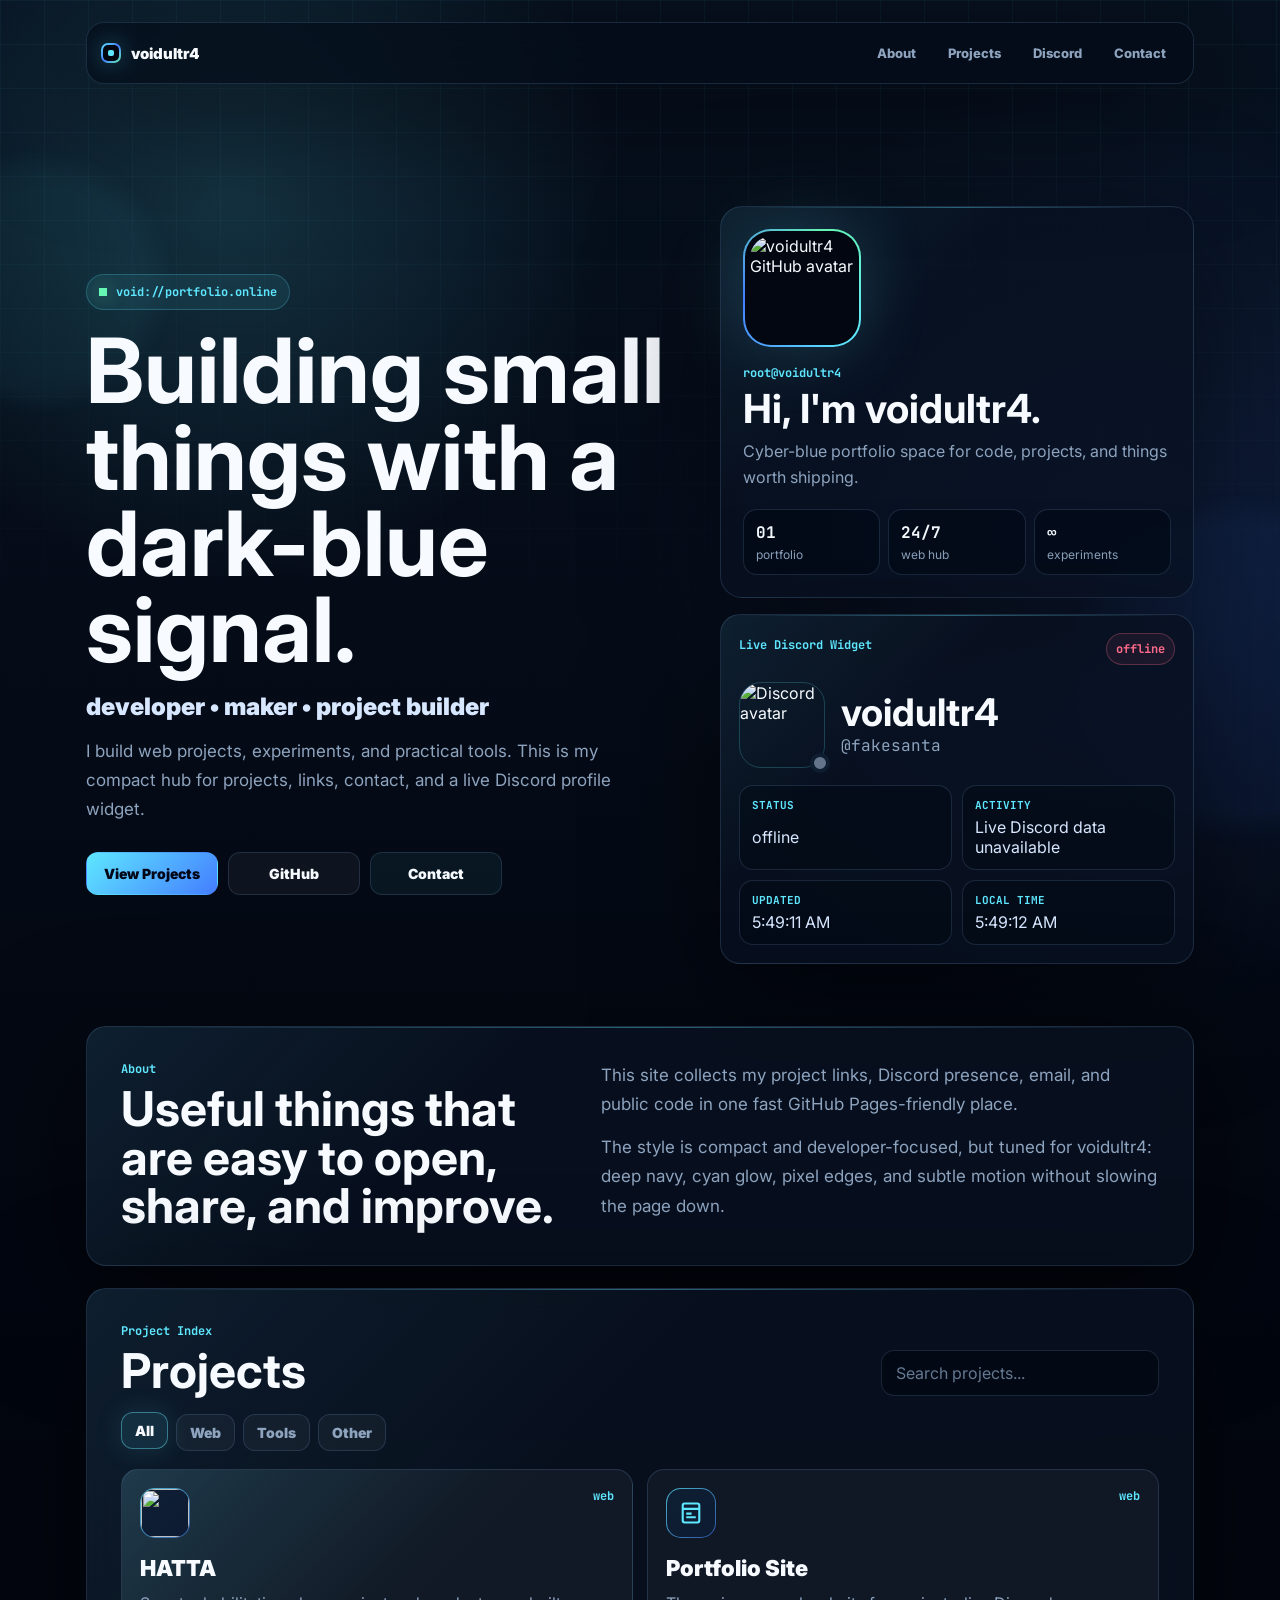
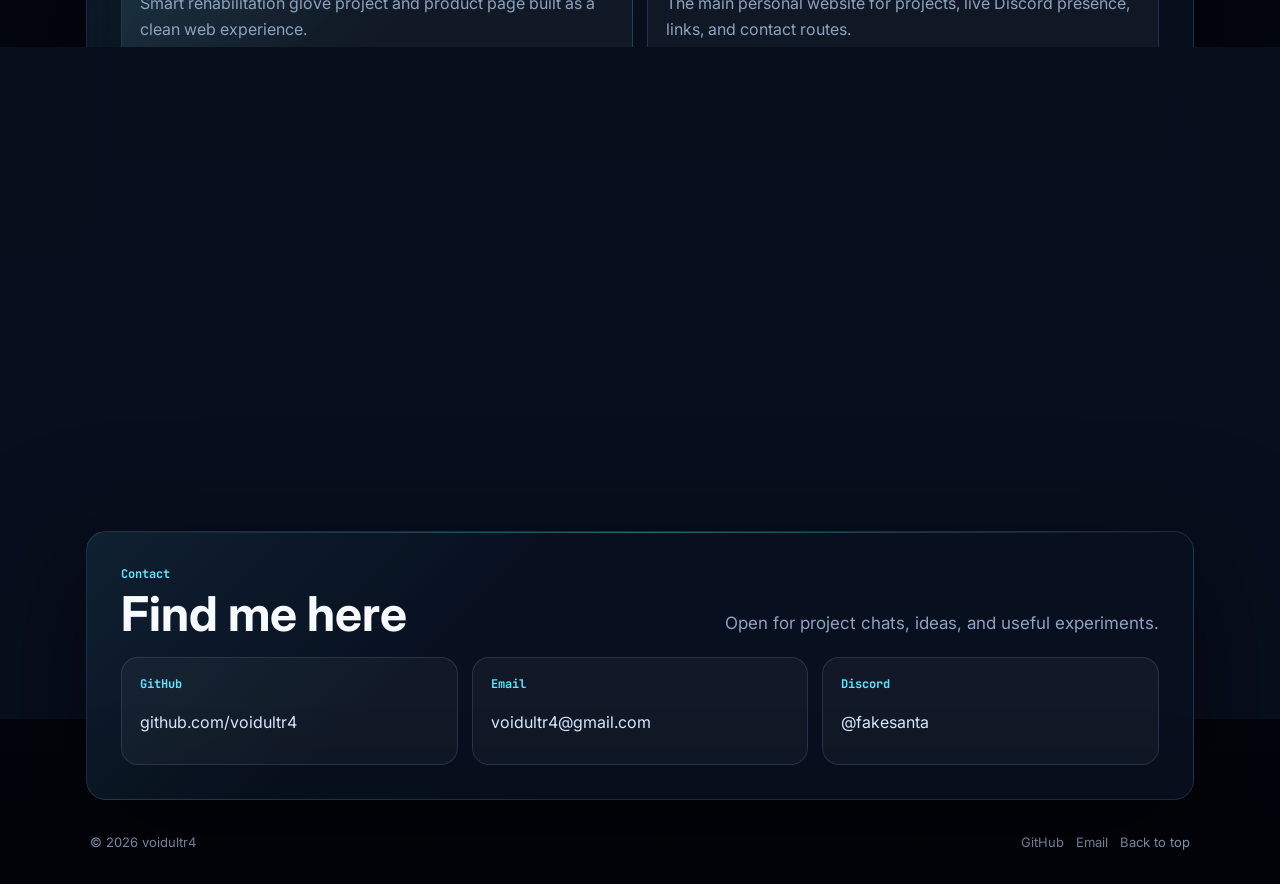
==== commit d09114a1: "Add files via upload" ====
--- a/index.html
+++ b/index.html
@@ -3,11 +3,20 @@
   <head>
     <meta charset="UTF-8" />
     <meta name="viewport" content="width=device-width, initial-scale=1.0" />
-    <title>voidultr4</title>
+    <title>voidultr4 | Developer Portfolio</title>
     <meta
       name="description"
-      content="voidultr4's portfolio, projects, live Discord card, and contact links."
+      content="voidultr4's dark void-blue developer portfolio with projects, live Discord presence, and contact links."
     />
+    <meta name="theme-color" content="#07111f" />
+    <meta property="og:title" content="voidultr4 | Developer Portfolio" />
+    <meta
+      property="og:description"
+      content="Projects, links, live Discord presence, and experiments by voidultr4."
+    />
+    <meta property="og:type" content="website" />
+    <meta property="og:url" content="https://voidultr4.github.io/" />
+    <meta property="og:image" content="https://github.com/voidultr4.png" />
     <link rel="preconnect" href="https://fonts.googleapis.com" />
     <link rel="preconnect" href="https://fonts.gstatic.com" crossorigin />
     <link
@@ -17,94 +26,136 @@
     <link rel="stylesheet" href="styles.css" />
   </head>
   <body>
+    <div class="void-grid" aria-hidden="true"></div>
+    <div class="orbital-glow glow-one" aria-hidden="true"></div>
+    <div class="orbital-glow glow-two" aria-hidden="true"></div>
+
     <div class="site-shell">
       <header class="site-header">
         <a class="brand" href="#top" aria-label="voidultr4 home">
           <span class="brand-mark"></span>
           <span>voidultr4</span>
         </a>
-        <nav class="nav-links" aria-label="Primary navigation">
+
+        <button class="nav-toggle" type="button" aria-expanded="false" aria-controls="primaryNav">
+          <span class="sr-only">Toggle navigation</span>
+          <span></span>
+          <span></span>
+          <span></span>
+        </button>
+
+        <nav class="nav-links" id="primaryNav" aria-label="Primary navigation">
           <a href="#about">About</a>
           <a href="#projects">Projects</a>
+          <a href="#discord">Discord</a>
           <a href="#contact">Contact</a>
         </nav>
       </header>
 
       <main id="top">
         <section class="profile-hero" aria-labelledby="hero-title">
-          <div class="profile-card">
-            <div class="avatar-ring">
-              <img src="https://github.com/voidultr4.png" alt="voidultr4 GitHub avatar" />
-            </div>
-            <p class="console-line">void://portfolio</p>
-            <h1 id="hero-title">Hi, I'm voidultr4.</h1>
+          <div class="hero-copy">
+            <div class="profile-chip">
+              <span class="pulse-pixel"></span>
+              <span>void://portfolio.online</span>
+            </div>
+            <h1 id="hero-title">Building small things with a dark-blue signal.</h1>
             <p class="hero-subtitle">developer • maker • project builder</p>
             <p class="hero-text">
-              I build web projects, experiments, and tools. This is my hub for projects,
-              links, contact, and live Discord presence.
+              I build web projects, experiments, and practical tools. This is my compact hub
+              for projects, links, contact, and a live Discord profile widget.
             </p>
             <div class="hero-actions" aria-label="Main actions">
-              <a class="button primary" href="https://github.com/voidultr4" target="_blank" rel="noreferrer">
+              <a class="button primary" href="#projects">View Projects</a>
+              <a class="button" href="https://github.com/voidultr4" target="_blank" rel="noreferrer">
                 GitHub
               </a>
-              <a class="button" href="#discord">Discord</a>
-              <a class="button" href="#contact">Contact</a>
-            </div>
-          </div>
-
-          <aside class="discord-card" id="discord" aria-labelledby="discord-title">
-            <div class="discord-avatar-wrap">
-              <img id="discordAvatar" src="https://github.com/voidultr4.png" alt="Discord avatar" />
-              <span class="presence-dot offline" id="presenceDot"></span>
-            </div>
-            <div class="discord-info">
-              <p class="section-kicker">Live Discord API</p>
-              <h2 id="discord-title">voidultr4</h2>
+              <a class="button ghost" href="#contact">Contact</a>
+            </div>
+          </div>
+
+          <div class="identity-stack">
+            <article class="profile-card" aria-label="voidultr4 profile">
+              <div class="avatar-ring">
+                <img src="https://github.com/voidultr4.png" alt="voidultr4 GitHub avatar" />
+              </div>
+              <div>
+                <p class="console-line">root@voidultr4</p>
+                <h2>Hi, I'm voidultr4.</h2>
+                <p>Cyber-blue portfolio space for code, projects, and things worth shipping.</p>
+              </div>
+              <div class="stat-row" aria-label="Profile highlights">
+                <span><strong>01</strong> portfolio</span>
+                <span><strong>24/7</strong> web hub</span>
+                <span><strong>∞</strong> experiments</span>
+              </div>
+            </article>
+
+            <aside class="discord-card" id="discord" aria-labelledby="discord-title">
+              <div class="discord-topline">
+                <p class="section-kicker">Live Discord Widget</p>
+                <span class="sync-state" id="syncState">syncing</span>
+              </div>
+              <div class="discord-profile">
+                <div class="discord-avatar-wrap">
+                  <img id="discordAvatar" src="https://github.com/voidultr4.png" alt="Discord avatar" />
+                  <span class="presence-dot offline" id="presenceDot"></span>
+                </div>
+                <div class="discord-info">
+                  <h2 id="discord-title">voidultr4</h2>
+                  <p id="discordUsername">@fakesanta</p>
+                </div>
+              </div>
               <dl class="discord-fields">
                 <div>
-                  <dt>username:</dt>
-                  <dd id="discordUsername">@fakesanta</dd>
-                </div>
-                <div>
-                  <dt>status:</dt>
-                  <dd id="discordStatus">add your Discord user ID</dd>
-                </div>
-                <div>
-                  <dt>activity:</dt>
-                  <dd id="discordActivity">waiting for setup</dd>
-                </div>
-                <div>
-                  <dt>updated:</dt>
-                  <dd id="discordUpdated">not connected yet</dd>
-                </div>
-                <div>
-                  <dt>Local time:</dt>
+                  <dt>status</dt>
+                  <dd id="discordStatus">connecting...</dd>
+                </div>
+                <div>
+                  <dt>activity</dt>
+                  <dd id="discordActivity">checking signal</dd>
+                </div>
+                <div>
+                  <dt>updated</dt>
+                  <dd id="discordUpdated">waiting</dd>
+                </div>
+                <div>
+                  <dt>local time</dt>
                   <dd id="localTime">--:--</dd>
                 </div>
               </dl>
-            </div>
-          </aside>
+            </aside>
+          </div>
         </section>
 
         <section class="panel about-panel" id="about" aria-labelledby="about-title">
-          <p class="section-kicker">About</p>
-          <h2 id="about-title">I like making useful things that are easy to open and share.</h2>
-          <p>
-            This site is for my portfolio, project links, Discord, email, and a browser-based
-            live Discord presence card. The theme is inspired by compact developer portfolios, but tuned
-            with my own darker void-blue style.
-          </p>
-        </section>
-
-        <section class="panel" id="projects" aria-labelledby="projects-title">
+          <div class="panel-grid">
+            <div>
+              <p class="section-kicker">About</p>
+              <h2 id="about-title">Useful things that are easy to open, share, and improve.</h2>
+            </div>
+            <div class="about-copy">
+              <p>
+                This site collects my project links, Discord presence, email, and public code in
+                one fast GitHub Pages-friendly place.
+              </p>
+              <p>
+                The style is compact and developer-focused, but tuned for voidultr4: deep navy,
+                cyan glow, pixel edges, and subtle motion without slowing the page down.
+              </p>
+            </div>
+          </div>
+        </section>
+
+        <section class="panel projects-panel" id="projects" aria-labelledby="projects-title">
           <div class="section-heading">
             <div>
-              <p class="section-kicker">Project index</p>
+              <p class="section-kicker">Project Index</p>
               <h2 id="projects-title">Projects</h2>
             </div>
             <label class="search-box">
               <span class="sr-only">Search projects</span>
-              <input id="projectSearch" type="search" placeholder="Search projects" />
+              <input id="projectSearch" type="search" placeholder="Search projects..." autocomplete="off" />
             </label>
           </div>
 
@@ -115,71 +166,11 @@
             <button class="filter" type="button" data-filter="other">Other</button>
           </div>
 
-          <div class="project-grid" id="projectGrid">
-            <article class="project-card feature-project" data-category="web" data-keywords="hatta smart rehabilitation glove lovable healthcare">
-              <a class="project-main-link" href="https://hatta.lovable.app" target="_blank" rel="noreferrer" aria-label="Open HATTA">
-                <span class="project-icon project-icon-image">
-                  <img src="https://hatta.lovable.app/favicon.ico" alt="" />
-                </span>
-                <span class="project-copy">
-                  <span class="project-tag">Web</span>
-                  <span class="project-title">HATTA</span>
-                  <span class="project-description">Smart rehabilitation glove project and product page.</span>
-                </span>
-              </a>
-              <a href="https://hatta.lovable.app" target="_blank" rel="noreferrer">Open</a>
-            </article>
-
-            <article class="project-card" data-category="web" data-keywords="website portfolio github pages">
-              <a class="project-main-link" href="https://voidultr4.github.io" target="_blank" rel="noreferrer" aria-label="Open Portfolio Site">
-                <span class="project-icon">
-                  <svg viewBox="0 0 24 24" aria-hidden="true">
-                    <path d="M4 5.5A2.5 2.5 0 0 1 6.5 3h11A2.5 2.5 0 0 1 20 5.5v13a2.5 2.5 0 0 1-2.5 2.5h-11A2.5 2.5 0 0 1 4 18.5v-13Zm2.5-.7a.7.7 0 0 0-.7.7v2.1h12.4V5.5a.7.7 0 0 0-.7-.7h-11Zm-.7 4.6v9.1c0 .39.31.7.7.7h11c.39 0 .7-.31.7-.7V9.4H5.8Zm2.1 2.2h4.6v1.8H7.9v-1.8Zm0 3.2h8.2v1.8H7.9v-1.8Z" />
-                  </svg>
-                </span>
-                <span class="project-copy">
-                  <span class="project-tag">Web</span>
-                  <span class="project-title">Portfolio Site</span>
-                  <span class="project-description">The main personal website for my projects, links, and contact routes.</span>
-                </span>
-              </a>
-              <a href="https://voidultr4.github.io" target="_blank" rel="noreferrer">Open</a>
-            </article>
-
-            <article class="project-card" data-category="tools" data-keywords="github code repositories projects">
-              <a class="project-main-link" href="https://github.com/voidultr4?tab=repositories" target="_blank" rel="noreferrer" aria-label="Open GitHub Projects">
-                <span class="project-icon github-icon">
-                  <svg viewBox="0 0 24 24" aria-hidden="true">
-                    <path d="M12 .5a12 12 0 0 0-3.79 23.39c.6.11.82-.26.82-.58v-2.04c-3.34.73-4.04-1.42-4.04-1.42-.55-1.39-1.34-1.76-1.34-1.76-1.09-.74.08-.73.08-.73 1.2.09 1.84 1.24 1.84 1.24 1.07 1.83 2.81 1.3 3.5.99.11-.78.42-1.3.76-1.6-2.67-.3-5.47-1.33-5.47-5.93 0-1.31.47-2.38 1.24-3.22-.12-.3-.54-1.52.12-3.18 0 0 1.01-.32 3.3 1.23a11.48 11.48 0 0 1 6.01 0c2.29-1.55 3.3-1.23 3.3-1.23.66 1.66.24 2.88.12 3.18.77.84 1.23 1.91 1.23 3.22 0 4.61-2.81 5.63-5.49 5.93.43.37.82 1.1.82 2.22v3.29c0 .32.22.7.83.58A12 12 0 0 0 12 .5Z" />
-                  </svg>
-                </span>
-                <span class="project-copy">
-                  <span class="project-tag">Tools</span>
-                  <span class="project-title">GitHub Projects</span>
-                  <span class="project-description">All public code and project work lives on the voidultr4 GitHub profile.</span>
-                </span>
-              </a>
-              <a href="https://github.com/voidultr4?tab=repositories" target="_blank" rel="noreferrer">Open</a>
-            </article>
-
-            <article class="project-card" data-category="other" data-keywords="more coming soon future">
-              <a class="project-main-link" href="mailto:voidultr4@gmail.com" aria-label="Ask about More Soon">
-                <span class="project-icon dim-icon">
-                  <svg viewBox="0 0 24 24" aria-hidden="true">
-                    <path d="M12 4a1 1 0 0 1 1 1v6h6a1 1 0 1 1 0 2h-6v6a1 1 0 1 1-2 0v-6H5a1 1 0 1 1 0-2h6V5a1 1 0 0 1 1-1Z" />
-                  </svg>
-                </span>
-                <span class="project-copy">
-                  <span class="project-tag">Other</span>
-                  <span class="project-title">More Soon</span>
-                  <span class="project-description">A reserved slot for the next project, game, tool, or experiment.</span>
-                </span>
-              </a>
-              <a href="mailto:voidultr4@gmail.com">Ask</a>
-            </article>
-          </div>
-
-          <p class="empty-state" id="emptyState" hidden>No matching projects.</p>
+          <div class="project-grid" id="projectGrid" aria-live="polite"></div>
+
+          <p class="empty-state" id="emptyState" hidden>
+            No projects match that signal. Try a different filter or search term.
+          </p>
         </section>
 
         <section class="panel links-panel" id="contact" aria-labelledby="contact-title">
@@ -188,6 +179,7 @@
               <p class="section-kicker">Contact</p>
               <h2 id="contact-title">Find me here</h2>
             </div>
+            <p class="contact-note">Open for project chats, ideas, and useful experiments.</p>
           </div>
           <div class="link-grid">
             <a class="link-card" href="https://github.com/voidultr4" target="_blank" rel="noreferrer">
@@ -208,6 +200,11 @@
 
       <footer class="site-footer">
         <p>&copy; <span id="year"></span> voidultr4</p>
+        <div class="footer-links" aria-label="Footer socials">
+          <a href="https://github.com/voidultr4" target="_blank" rel="noreferrer">GitHub</a>
+          <a href="mailto:voidultr4@gmail.com">Email</a>
+          <a href="#top">Back to top</a>
+        </div>
       </footer>
     </div>
 
--- a/styles.css
+++ b/styles.css
@@ -1,17 +1,21 @@
 :root {
-  --bg: #06070d;
-  --bg-2: #0a1020;
-  --panel: rgba(15, 20, 34, 0.82);
-  --panel-strong: rgba(23, 30, 48, 0.92);
-  --ink: #f8fbff;
-  --soft: #dbeafe;
-  --muted: #93a4bd;
-  --line: rgba(148, 163, 184, 0.18);
-  --accent: #67e8f9;
-  --accent-2: #a78bfa;
-  --accent-3: #34d399;
-  --danger: #fca5a5;
-  --shadow: 0 28px 100px rgba(0, 0, 0, 0.46);
+  --bg: #030711;
+  --bg-2: #07111f;
+  --panel: rgba(9, 18, 34, 0.82);
+  --panel-strong: rgba(12, 25, 45, 0.96);
+  --ink: #f7fbff;
+  --soft: #d7e7ff;
+  --muted: #8da3be;
+  --line: rgba(128, 171, 221, 0.18);
+  --line-strong: rgba(103, 232, 249, 0.42);
+  --accent: #5ee7ff;
+  --accent-2: #447dff;
+  --accent-3: #67f7b5;
+  --warning: #f8c14a;
+  --danger: #ff6b8a;
+  --shadow: 0 30px 120px rgba(0, 0, 0, 0.55);
+  --mono: "JetBrains Mono", ui-monospace, SFMono-Regular, Consolas, monospace;
+  --sans: Inter, system-ui, -apple-system, BlinkMacSystemFont, "Segoe UI", sans-serif;
 }
 
 * {
@@ -27,13 +31,19 @@
 }
 
 body {
+  background:
+    radial-gradient(circle at 18% 8%, rgba(94, 231, 255, 0.16), transparent 24rem),
+    radial-gradient(circle at 88% 22%, rgba(68, 125, 255, 0.16), transparent 30rem),
+    linear-gradient(180deg, var(--bg-2), var(--bg) 48%, #02040a);
+  color: var(--ink);
+  font-family: var(--sans);
   margin: 0;
-  background:
-    radial-gradient(circle at 50% 0%, rgba(103, 232, 249, 0.12), transparent 30rem),
-    radial-gradient(circle at 100% 10%, rgba(167, 139, 250, 0.16), transparent 28rem),
-    linear-gradient(180deg, var(--bg-2), var(--bg) 42%);
-  color: var(--ink);
-  font-family: Inter, system-ui, -apple-system, BlinkMacSystemFont, "Segoe UI", sans-serif;
+  min-height: 100vh;
+  overflow-x: hidden;
+}
+
+body::selection {
+  background: rgba(94, 231, 255, 0.28);
 }
 
 a {
@@ -46,35 +56,76 @@
   font: inherit;
 }
 
+button {
+  cursor: pointer;
+}
+
+.void-grid {
+  background-image:
+    linear-gradient(rgba(94, 231, 255, 0.05) 1px, transparent 1px),
+    linear-gradient(90deg, rgba(94, 231, 255, 0.05) 1px, transparent 1px);
+  background-size: 44px 44px;
+  inset: 0;
+  mask-image: linear-gradient(to bottom, black, transparent 80%);
+  pointer-events: none;
+  position: fixed;
+  z-index: -3;
+}
+
+.orbital-glow {
+  border-radius: 999px;
+  filter: blur(12px);
+  opacity: 0.44;
+  pointer-events: none;
+  position: fixed;
+  z-index: -2;
+}
+
+.glow-one {
+  background: rgba(94, 231, 255, 0.12);
+  height: 240px;
+  left: -80px;
+  top: 18%;
+  width: 240px;
+}
+
+.glow-two {
+  background: rgba(68, 125, 255, 0.14);
+  bottom: 8%;
+  height: 320px;
+  right: -120px;
+  width: 320px;
+}
+
 .site-shell {
   margin: 0 auto;
-  max-width: 1080px;
+  max-width: 1180px;
   min-height: 100vh;
-  padding: 22px clamp(16px, 4vw, 34px) 34px;
-}
-
-.file-page-shell {
-  max-width: 1160px;
+  padding: 22px clamp(16px, 4vw, 36px) 34px;
 }
 
 .site-header {
   align-items: center;
-  background: rgba(10, 16, 32, 0.72);
+  background: rgba(5, 12, 24, 0.72);
   border: 1px solid var(--line);
   border-radius: 18px;
   box-shadow: var(--shadow);
   display: flex;
+  gap: 16px;
   justify-content: space-between;
-  padding: 14px 16px;
-  position: relative;
-  z-index: 2;
+  padding: 12px 14px;
+  position: sticky;
+  top: 16px;
+  z-index: 10;
   backdrop-filter: blur(18px);
 }
 
 .brand,
 .nav-links,
 .hero-actions,
-.filters {
+.filters,
+.site-footer,
+.footer-links {
   align-items: center;
   display: flex;
 }
@@ -86,81 +137,113 @@
 }
 
 .brand-mark {
-  background: linear-gradient(135deg, var(--accent), var(--accent-2));
-  border-radius: 6px;
-  box-shadow: 0 0 24px rgba(103, 232, 249, 0.28);
-  display: inline-block;
-  height: 17px;
-  width: 17px;
-}
-
-.nav-links {
-  gap: 18px;
-  color: var(--muted);
-  font-size: 13px;
-  font-weight: 800;
-}
-
-.nav-links a:hover,
-.project-card a:hover,
-.link-card:hover {
-  color: var(--accent);
-}
-
-.profile-hero {
-  display: grid;
-  gap: 22px;
-  grid-template-columns: 1fr;
-  min-height: 720px;
-  padding: clamp(62px, 10vw, 108px) 0 54px;
-}
-
-.profile-card {
-  align-items: center;
-  display: flex;
-  flex-direction: column;
-  justify-content: center;
-  text-align: center;
-}
-
-.avatar-ring {
   background:
     linear-gradient(var(--bg), var(--bg)) padding-box,
     linear-gradient(135deg, var(--accent), var(--accent-2), var(--accent-3)) border-box;
   border: 2px solid transparent;
-  border-radius: 50%;
-  box-shadow: 0 0 70px rgba(103, 232, 249, 0.16);
-  height: 118px;
-  margin-bottom: 20px;
-  overflow: hidden;
-  padding: 4px;
-  width: 118px;
-}
-
-.avatar-ring img {
-  border-radius: 50%;
+  border-radius: 7px;
+  box-shadow: 0 0 24px rgba(94, 231, 255, 0.32);
+  display: inline-block;
+  height: 20px;
+  position: relative;
+  width: 20px;
+}
+
+.brand-mark::after {
+  background: var(--accent);
+  border-radius: 2px;
+  content: "";
+  height: 6px;
+  inset: 5px auto auto 5px;
+  position: absolute;
+  width: 6px;
+}
+
+.nav-links {
+  gap: 6px;
+}
+
+.nav-links a {
+  border: 1px solid transparent;
+  border-radius: 999px;
+  color: var(--muted);
+  font-size: 13px;
+  font-weight: 800;
+  padding: 9px 12px;
+  transition: 180ms ease;
+}
+
+.nav-links a:hover,
+.nav-links a:focus-visible {
+  background: rgba(94, 231, 255, 0.08);
+  border-color: rgba(94, 231, 255, 0.2);
+  color: var(--accent);
+  outline: 0;
+}
+
+.nav-toggle {
+  background: rgba(255, 255, 255, 0.04);
+  border: 1px solid var(--line);
+  border-radius: 12px;
+  display: none;
+  height: 42px;
+  padding: 10px;
+  width: 44px;
+}
+
+.nav-toggle span:not(.sr-only) {
+  background: var(--soft);
+  border-radius: 99px;
   display: block;
-  height: 100%;
-  object-fit: cover;
-  width: 100%;
-}
-
+  height: 2px;
+  margin: 4px 0;
+}
+
+.profile-hero {
+  align-items: center;
+  display: grid;
+  gap: clamp(28px, 5vw, 56px);
+  grid-template-columns: minmax(0, 1fr) minmax(330px, 0.82fr);
+  min-height: 760px;
+  padding: clamp(72px, 10vw, 122px) 0 62px;
+}
+
+.hero-copy {
+  animation: rise-in 700ms ease both;
+}
+
+.profile-chip,
+.sync-state,
+.project-tag,
+.section-kicker,
 .console-line,
-.section-kicker,
-.project-tag,
 .link-card span,
-.contact-list span,
-.mode-note,
-.account-chip span {
+.filter-count {
   color: var(--accent);
-  font-family: "JetBrains Mono", ui-monospace, SFMono-Regular, Consolas, monospace;
+  font-family: var(--mono);
   font-size: 12px;
   font-weight: 700;
   letter-spacing: 0;
 }
 
-.console-line {
-  margin: 0 0 12px;
+.profile-chip {
+  align-items: center;
+  background: rgba(94, 231, 255, 0.075);
+  border: 1px solid rgba(94, 231, 255, 0.22);
+  border-radius: 999px;
+  display: inline-flex;
+  gap: 9px;
+  margin-bottom: 18px;
+  padding: 9px 12px;
+}
+
+.pulse-pixel {
+  animation: pulse 1.6s ease-in-out infinite;
+  background: var(--accent-3);
+  box-shadow: 0 0 18px rgba(103, 247, 181, 0.62);
+  display: inline-block;
+  height: 8px;
+  width: 8px;
 }
 
 h1,
@@ -171,53 +254,59 @@
 }
 
 h1 {
-  font-size: clamp(48px, 8vw, 92px);
+  font-size: clamp(46px, 8vw, 90px);
   letter-spacing: 0;
-  line-height: 0.94;
-  margin-bottom: 14px;
+  line-height: 0.96;
+  margin-bottom: 18px;
+  max-width: 780px;
 }
 
 h2 {
   font-size: clamp(30px, 5vw, 48px);
   letter-spacing: 0;
-  line-height: 1;
+  line-height: 1.02;
   margin-bottom: 0;
 }
 
 .hero-subtitle {
   color: var(--soft);
-  font-size: clamp(18px, 3vw, 25px);
+  font-size: clamp(18px, 3vw, 24px);
   font-weight: 900;
   margin-bottom: 16px;
 }
 
-.hero-text {
+.hero-text,
+.about-copy p,
+.contact-note {
   color: var(--muted);
   font-size: 17px;
-  line-height: 1.7;
-  margin: 0 auto 28px;
-  max-width: 620px;
+  line-height: 1.72;
+}
+
+.hero-text {
+  margin-bottom: 28px;
+  max-width: 650px;
 }
 
 .hero-actions {
   flex-wrap: wrap;
   gap: 10px;
-  justify-content: center;
 }
 
 .button,
 .filter,
-.text-button {
+.project-action {
   border: 1px solid var(--line);
   border-radius: 12px;
   color: var(--ink);
   font-size: 14px;
   font-weight: 900;
+  transition: transform 180ms ease, border-color 180ms ease, box-shadow 180ms ease, background 180ms ease;
 }
 
 .button {
   background: rgba(255, 255, 255, 0.045);
-  min-width: 126px;
+  min-width: 132px;
   padding: 12px 16px;
   text-align: center;
 }
@@ -228,68 +317,196 @@
   color: #020617;
 }
 
+.button.ghost {
+  background: rgba(94, 231, 255, 0.06);
+}
+
 .button:hover,
+.button:focus-visible,
 .filter:hover,
 .filter.active,
-.text-button:hover {
-  border-color: rgba(103, 232, 249, 0.52);
-  box-shadow: 0 0 26px rgba(103, 232, 249, 0.12);
-}
-
+.project-action:hover,
+.project-action:focus-visible {
+  border-color: var(--line-strong);
+  box-shadow: 0 0 28px rgba(94, 231, 255, 0.14);
+  outline: 0;
+  transform: translateY(-2px);
+}
+
+.identity-stack {
+  animation: float-in 800ms ease 120ms both;
+  display: grid;
+  gap: 16px;
+}
+
+.profile-card,
 .discord-card,
 .panel {
-  background: var(--panel);
+  background:
+    linear-gradient(135deg, rgba(94, 231, 255, 0.075), transparent 34%),
+    var(--panel);
   border: 1px solid var(--line);
+  box-shadow: var(--shadow);
+  position: relative;
+  backdrop-filter: blur(18px);
+}
+
+.profile-card::before,
+.discord-card::before,
+.panel::before {
+  background: linear-gradient(90deg, transparent, rgba(94, 231, 255, 0.55), transparent);
+  content: "";
+  height: 1px;
+  left: 18px;
+  opacity: 0.7;
+  position: absolute;
+  right: 18px;
+  top: 0;
+}
+
+.profile-card {
+  border-radius: 22px;
+  display: grid;
+  gap: 18px;
+  padding: 22px;
+}
+
+.avatar-ring {
+  background:
+    linear-gradient(var(--bg), var(--bg)) padding-box,
+    conic-gradient(from 140deg, var(--accent), var(--accent-2), var(--accent-3), var(--accent)) border-box;
+  border: 2px solid transparent;
+  border-radius: 28px;
+  box-shadow: 0 0 70px rgba(94, 231, 255, 0.18);
+  height: 118px;
+  overflow: hidden;
+  padding: 5px;
+  width: 118px;
+}
+
+.avatar-ring img {
+  border-radius: 22px;
+  display: block;
+  height: 100%;
+  object-fit: cover;
+  width: 100%;
+}
+
+.console-line,
+.section-kicker {
+  margin-bottom: 8px;
+}
+
+.profile-card h2 {
+  font-size: clamp(28px, 4vw, 40px);
+  margin-bottom: 8px;
+}
+
+.profile-card p:last-child {
+  color: var(--muted);
+  line-height: 1.65;
+  margin: 0;
+}
+
+.stat-row {
+  display: grid;
+  gap: 8px;
+  grid-template-columns: repeat(3, 1fr);
+}
+
+.stat-row span {
+  background: rgba(2, 8, 18, 0.48);
+  border: 1px solid var(--line);
+  border-radius: 14px;
+  color: var(--muted);
+  display: grid;
+  font-size: 12px;
+  gap: 4px;
+  padding: 12px;
+}
+
+.stat-row strong {
+  color: var(--ink);
+  font-family: var(--mono);
+  font-size: 16px;
+}
+
+.discord-card,
+.panel {
   border-radius: 20px;
-  box-shadow: var(--shadow);
 }
 
 .discord-card {
+  display: grid;
+  gap: 17px;
+  padding: 18px;
+}
+
+.discord-topline,
+.discord-profile,
+.section-heading {
   align-items: center;
-  align-self: center;
-  display: grid;
-  gap: 20px;
-  grid-template-columns: 112px minmax(0, 1fr);
-  justify-self: center;
-  max-width: 860px;
-  padding: 18px;
-  width: 100%;
+  display: flex;
+  gap: 16px;
+  justify-content: space-between;
+}
+
+.sync-state {
+  background: rgba(103, 247, 181, 0.08);
+  border: 1px solid rgba(103, 247, 181, 0.24);
+  border-radius: 999px;
+  color: var(--accent-3);
+  padding: 7px 9px;
+}
+
+.sync-state.error {
+  background: rgba(255, 107, 138, 0.08);
+  border-color: rgba(255, 107, 138, 0.28);
+  color: var(--danger);
+}
+
+.discord-profile {
+  justify-content: flex-start;
 }
 
 .discord-avatar-wrap {
-  height: 112px;
+  height: 86px;
   position: relative;
-  width: 112px;
+  width: 86px;
 }
 
 .discord-avatar-wrap img {
-  border-radius: 14px;
+  border: 1px solid rgba(94, 231, 255, 0.22);
+  border-radius: 22px;
   display: block;
-  height: 112px;
+  height: 86px;
   object-fit: cover;
-  width: 112px;
+  width: 86px;
 }
 
 .presence-dot {
-  border: 3px solid var(--panel-strong);
+  border: 4px solid var(--panel-strong);
   border-radius: 50%;
-  bottom: -4px;
-  height: 18px;
+  bottom: -5px;
+  height: 20px;
   position: absolute;
-  right: -4px;
-  width: 18px;
+  right: -5px;
+  width: 20px;
 }
 
 .presence-dot.online {
   background: #22c55e;
+  box-shadow: 0 0 18px rgba(34, 197, 94, 0.7);
 }
 
 .presence-dot.idle {
-  background: #f59e0b;
+  background: var(--warning);
+  box-shadow: 0 0 18px rgba(248, 193, 74, 0.7);
 }
 
 .presence-dot.dnd {
-  background: #f87171;
+  background: var(--danger);
+  box-shadow: 0 0 18px rgba(255, 107, 138, 0.7);
 }
 
 .presence-dot.offline {
@@ -297,25 +514,39 @@
 }
 
 .discord-info h2 {
-  font-size: clamp(30px, 5vw, 42px);
-  margin-bottom: 12px;
+  font-size: clamp(28px, 4vw, 38px);
+  margin-bottom: 4px;
+}
+
+.discord-info p {
+  color: var(--muted);
+  font-family: var(--mono);
+  margin: 0;
 }
 
 .discord-fields {
   display: grid;
-  gap: 6px 18px;
+  gap: 10px;
   grid-template-columns: repeat(2, minmax(0, 1fr));
   margin: 0;
 }
 
 .discord-fields div {
-  display: grid;
-  gap: 2px;
+  background: rgba(2, 8, 18, 0.42);
+  border: 1px solid var(--line);
+  border-radius: 14px;
+  display: grid;
+  gap: 5px;
+  min-width: 0;
+  padding: 12px;
 }
 
 .discord-fields dt {
-  color: var(--ink);
-  font-weight: 900;
+  color: var(--accent);
+  font-family: var(--mono);
+  font-size: 11px;
+  font-weight: 700;
+  text-transform: uppercase;
 }
 
 .discord-fields dd {
@@ -329,55 +560,43 @@
   padding: clamp(22px, 4vw, 34px);
 }
 
-.about-panel p:last-child {
-  color: var(--muted);
-  font-size: 17px;
-  line-height: 1.7;
-  margin: 18px 0 0;
-  max-width: 820px;
-}
-
-.section-heading,
-.files-heading,
-.vault-top {
+.panel-grid {
+  display: grid;
+  gap: 24px;
+  grid-template-columns: minmax(0, 0.9fr) minmax(280px, 1.1fr);
+}
+
+.about-copy p {
+  margin-bottom: 14px;
+}
+
+.about-copy p:last-child,
+.contact-note {
+  margin-bottom: 0;
+}
+
+.section-heading {
   align-items: end;
-  display: flex;
-  gap: 18px;
-  justify-content: space-between;
-}
-
-.section-heading,
-.files-heading {
   margin-bottom: 18px;
 }
 
-.section-kicker {
-  margin-bottom: 8px;
-}
-
-.search-box input,
-.auth-form input,
-.chat-form input {
-  background: rgba(2, 6, 23, 0.74);
+.search-box input {
+  background: rgba(2, 8, 18, 0.74);
   border: 1px solid var(--line);
-  border-radius: 12px;
+  border-radius: 13px;
   color: var(--ink);
-  min-height: 44px;
-  min-width: 220px;
-  padding: 0 13px;
-}
-
-.search-box input::placeholder,
-.auth-form input::placeholder,
-.chat-form input::placeholder {
-  color: #64748b;
-}
-
-.search-box input:focus,
-.auth-form input:focus,
-.chat-form input:focus {
+  min-height: 46px;
+  min-width: 250px;
+  padding: 0 14px;
+}
+
+.search-box input::placeholder {
+  color: #657992;
+}
+
+.search-box input:focus {
   border-color: var(--accent);
-  outline: 3px solid rgba(103, 232, 249, 0.13);
+  outline: 3px solid rgba(94, 231, 255, 0.13);
 }
 
 .filters {
@@ -389,22 +608,19 @@
 .filter {
   background: rgba(255, 255, 255, 0.04);
   color: var(--muted);
-  cursor: pointer;
-  font-size: 12px;
-  min-height: 36px;
+  min-height: 37px;
   padding: 0 13px;
 }
 
 .filter.active {
+  background: rgba(94, 231, 255, 0.1);
   color: var(--ink);
 }
 
 .project-grid,
-.link-grid,
-.contact-list,
-.project-list {
-  display: grid;
-  gap: 12px;
+.link-grid {
+  display: grid;
+  gap: 14px;
 }
 
 .project-grid {
@@ -412,74 +628,78 @@
 }
 
 .project-card,
-.link-card,
-.contact-list a,
-.contact-list p {
+.link-card {
   background: rgba(255, 255, 255, 0.04);
   border: 1px solid var(--line);
-  border-radius: 16px;
+  border-radius: 17px;
   color: var(--soft);
+  transition: transform 180ms ease, border-color 180ms ease, background 180ms ease, box-shadow 180ms ease;
 }
 
 .project-card {
-  align-items: center;
-  display: grid;
-  gap: 16px;
-  grid-template-columns: minmax(0, 1fr) auto;
+  display: grid;
+  gap: 18px;
+  min-height: 250px;
+  overflow: hidden;
   padding: 18px;
-}
-
-.feature-project {
+  position: relative;
+}
+
+.project-card::after {
+  background: linear-gradient(90deg, transparent, rgba(94, 231, 255, 0.25), transparent);
+  content: "";
+  height: 1px;
+  left: -60%;
+  position: absolute;
+  top: 0;
+  transition: left 320ms ease;
+  width: 50%;
+}
+
+.project-card:hover {
+  background: rgba(94, 231, 255, 0.055);
+  border-color: rgba(94, 231, 255, 0.32);
+  box-shadow: 0 20px 60px rgba(0, 0, 0, 0.28);
+  transform: translateY(-4px);
+}
+
+.project-card:hover::after {
+  left: 110%;
+}
+
+.project-card.featured {
   background:
-    linear-gradient(135deg, rgba(103, 232, 249, 0.09), transparent 42%),
+    linear-gradient(135deg, rgba(94, 231, 255, 0.12), transparent 46%),
     rgba(255, 255, 255, 0.045);
 }
 
-.project-card[hidden] {
-  display: none;
-}
-
-.project-main-link {
-  align-items: center;
-  border-radius: 14px;
-  display: grid;
-  gap: 16px;
-  grid-template-columns: 46px minmax(0, 1fr);
-  min-width: 0;
-}
-
-.project-main-link:hover .project-title,
-.project-main-link:focus-visible .project-title {
-  color: var(--accent);
-}
-
-.project-main-link:focus-visible {
-  outline: 2px solid rgba(103, 232, 249, 0.5);
-  outline-offset: 5px;
-}
-
-.project-main-link:hover .project-icon,
-.project-main-link:focus-visible .project-icon {
-  box-shadow: 0 0 0 4px rgba(103, 232, 249, 0.14);
+.project-top {
+  align-items: flex-start;
+  display: flex;
+  gap: 14px;
+  justify-content: space-between;
 }
 
 .project-icon {
   align-items: center;
-  background: linear-gradient(135deg, rgba(103, 232, 249, 0.18), rgba(167, 139, 250, 0.18));
-  border: 1px solid rgba(103, 232, 249, 0.24);
-  border-radius: 14px;
+  background:
+    linear-gradient(var(--panel-strong), var(--panel-strong)) padding-box,
+    linear-gradient(135deg, rgba(94, 231, 255, 0.75), rgba(68, 125, 255, 0.6)) border-box;
+  border: 1px solid transparent;
+  border-radius: 15px;
   color: var(--accent);
   display: inline-flex;
-  height: 46px;
+  flex: 0 0 auto;
+  height: 50px;
   justify-content: center;
   overflow: hidden;
-  width: 46px;
+  width: 50px;
 }
 
 .project-icon svg {
   fill: currentColor;
-  height: 26px;
-  width: 26px;
+  height: 28px;
+  width: 28px;
 }
 
 .project-icon img {
@@ -489,67 +709,73 @@
   width: 100%;
 }
 
-.project-icon-image {
-  background: rgba(255, 255, 255, 0.06);
-  border-color: rgba(103, 232, 249, 0.28);
-}
-
-.github-icon {
-  background: #f8fbff;
-  border-color: rgba(255, 255, 255, 0.72);
-  color: #0d1117;
-}
-
-.dim-icon {
-  background: linear-gradient(135deg, #475569, #1e293b);
-  color: #cbd5e1;
-}
-
-.project-copy {
-  display: grid;
-  min-width: 0;
-}
-
 .project-title {
   color: var(--ink);
-  display: block;
-  font-size: 21px;
+  font-size: 22px;
   font-weight: 900;
   line-height: 1.15;
-  margin-bottom: 7px;
+  margin-bottom: 9px;
 }
 
 .project-description {
   color: var(--muted);
-  display: block;
-  line-height: 1.55;
-  margin-bottom: 0;
-}
-
-.project-card > a:not(.project-main-link) {
-  border: 1px solid var(--line);
-  border-radius: 12px;
+  line-height: 1.62;
+  margin: 0;
+}
+
+.tag-row {
+  display: flex;
+  flex-wrap: wrap;
+  gap: 7px;
+}
+
+.tag-row span {
+  background: rgba(94, 231, 255, 0.08);
+  border: 1px solid rgba(94, 231, 255, 0.16);
+  border-radius: 999px;
   color: var(--soft);
-  font-size: 13px;
-  font-weight: 900;
-  padding: 10px 13px;
+  font-family: var(--mono);
+  font-size: 11px;
+  padding: 6px 8px;
+}
+
+.project-actions {
+  align-items: center;
+  display: flex;
+  flex-wrap: wrap;
+  gap: 9px;
+}
+
+.project-action {
+  background: rgba(2, 8, 18, 0.44);
+  padding: 10px 12px;
+}
+
+.project-action.primary {
+  background: rgba(94, 231, 255, 0.11);
+  color: var(--accent);
 }
 
 .link-grid {
   grid-template-columns: repeat(3, minmax(0, 1fr));
 }
 
-.link-card,
-.contact-list a,
-.contact-list p {
+.link-card {
   display: grid;
   gap: 7px;
-  margin: 0;
+  min-height: 108px;
   padding: 18px;
 }
 
+.link-card:hover {
+  border-color: rgba(94, 231, 255, 0.32);
+  color: var(--accent);
+  transform: translateY(-3px);
+}
+
 .empty-state {
-  border: 1px dashed var(--line);
+  background: rgba(2, 8, 18, 0.42);
+  border: 1px dashed rgba(94, 231, 255, 0.3);
   border-radius: 14px;
   color: var(--muted);
   margin: 18px 0 0;
@@ -560,373 +786,22 @@
 .site-footer {
   color: var(--muted);
   font-size: 13px;
+  gap: 16px;
+  justify-content: space-between;
   padding: 12px 4px 0;
-  text-align: center;
 }
 
 .site-footer p {
   margin: 0;
 }
 
-.file-hero {
-  padding: clamp(52px, 8vw, 86px) 0 42px;
-  text-align: center;
-}
-
-.file-hero h1 {
-  margin-inline: auto;
-  max-width: 760px;
-}
-
-.auth-panel {
-  align-items: center;
-  display: grid;
-  gap: 26px;
-  grid-template-columns: minmax(0, 0.9fr) minmax(280px, 0.7fr);
-}
-
-.auth-note {
-  color: var(--muted);
-  line-height: 1.65;
-  margin: 16px 0 0;
-  max-width: 520px;
-}
-
-.auth-form {
-  background: rgba(255, 255, 255, 0.035);
-  border: 1px solid var(--line);
-  border-radius: 16px;
-  display: grid;
-  gap: 14px;
-  padding: 18px;
-}
-
-.auth-form label {
-  color: var(--soft);
-  display: grid;
-  font-size: 13px;
-  font-weight: 900;
-  gap: 8px;
-}
-
-.auth-actions {
-  display: grid;
-  gap: 10px;
-  grid-template-columns: 1fr 1fr;
-}
-
-.form-status {
-  color: var(--muted);
-  font-size: 13px;
-  line-height: 1.5;
-  margin: 0;
-  min-height: 20px;
-}
-
-.form-status.error {
-  color: var(--danger);
-}
-
-.files-panel {
-  background:
-    linear-gradient(135deg, rgba(103, 232, 249, 0.075), transparent 38%),
-    var(--panel);
-}
-
-.mode-note,
-.account-chip span {
-  border: 1px solid rgba(103, 232, 249, 0.3);
-  border-radius: 999px;
-  padding: 8px 10px;
-}
-
-.account-chip {
-  gap: 10px;
-}
-
-.files-layout {
-  display: grid;
-  gap: 14px;
-  grid-template-columns: 0.78fr 1.22fr;
-}
-
-.upload-zone,
-.file-vault,
-.preview-panel,
-.chat-box {
-  background: rgba(255, 255, 255, 0.035);
-  border: 1px solid var(--line);
-  border-radius: 16px;
-}
-
-.upload-zone {
-  align-items: center;
-  cursor: pointer;
-  display: flex;
-  justify-content: center;
-  min-height: 260px;
-  padding: 24px;
-  position: relative;
-  text-align: center;
-}
-
-.upload-zone.dragging,
-.upload-zone:hover {
-  background: rgba(103, 232, 249, 0.06);
-  border-color: rgba(103, 232, 249, 0.46);
-}
-
-.upload-zone input {
-  cursor: pointer;
-  inset: 0;
-  opacity: 0;
-  position: absolute;
-}
-
-.upload-copy {
-  pointer-events: none;
-}
-
-.upload-icon {
-  align-items: center;
-  background: linear-gradient(135deg, var(--accent), var(--accent-2));
-  border-radius: 16px;
-  color: #020617;
-  display: inline-flex;
-  font-size: 28px;
-  font-weight: 900;
-  height: 56px;
-  justify-content: center;
-  margin-bottom: 16px;
-  width: 56px;
-}
-
-.upload-copy strong {
-  display: block;
-  font-size: 22px;
-  margin-bottom: 8px;
-}
-
-.upload-copy p {
-  color: var(--muted);
-  line-height: 1.55;
-  margin: 0 auto;
-  max-width: 260px;
-}
-
-.file-vault,
-.preview-panel,
-.chat-box {
-  padding: 18px;
-}
-
-.file-vault {
-  min-height: 260px;
-}
-
-.file-vault h3,
-.preview-panel h3,
-.chat-box h3 {
-  font-size: 22px;
-  margin: 0;
-}
-
-.text-button {
-  background: transparent;
-  color: var(--soft);
-  cursor: pointer;
-  font-size: 12px;
-  padding: 8px 10px;
-}
-
-.text-button.danger:hover {
-  border-color: rgba(248, 113, 113, 0.5);
-  color: var(--danger);
-}
-
-.file-list {
-  display: grid;
-  gap: 10px;
-  margin-top: 14px;
-}
-
-.file-item {
-  align-items: center;
-  background: rgba(2, 6, 23, 0.38);
-  border: 1px solid var(--line);
-  border-radius: 14px;
-  display: grid;
+.footer-links {
+  flex-wrap: wrap;
   gap: 12px;
-  grid-template-columns: 42px minmax(0, 1fr) auto;
-  padding: 12px;
-}
-
-.file-icon {
-  align-items: center;
-  background: rgba(103, 232, 249, 0.12);
-  border: 1px solid rgba(103, 232, 249, 0.2);
-  border-radius: 12px;
+}
+
+.footer-links a:hover {
   color: var(--accent);
-  display: inline-flex;
-  font-family: "JetBrains Mono", ui-monospace, SFMono-Regular, Consolas, monospace;
-  font-size: 12px;
-  font-weight: 900;
-  height: 42px;
-  justify-content: center;
-}
-
-.file-meta {
-  min-width: 0;
-}
-
-.file-meta-button {
-  background: transparent;
-  border: 0;
-  color: inherit;
-  cursor: pointer;
-  font: inherit;
-  padding: 0;
-  text-align: left;
-}
-
-.file-meta-button:hover strong {
-  color: var(--accent);
-}
-
-.file-meta strong {
-  display: block;
-  overflow: hidden;
-  text-overflow: ellipsis;
-  white-space: nowrap;
-}
-
-.file-meta span {
-  color: var(--muted);
-  display: block;
-  font-size: 12px;
-  margin-top: 4px;
-}
-
-.file-actions {
-  display: flex;
-  gap: 7px;
-}
-
-.file-actions button,
-.file-actions a {
-  background: rgba(255, 255, 255, 0.04);
-  border: 1px solid var(--line);
-  border-radius: 10px;
-  color: var(--soft);
-  cursor: pointer;
-  font: inherit;
-  font-size: 12px;
-  font-weight: 900;
-  padding: 8px 10px;
-}
-
-.file-actions button:hover,
-.file-actions a:hover {
-  border-color: rgba(103, 232, 249, 0.42);
-  color: var(--accent);
-}
-
-.empty-state.compact {
-  margin-top: 14px;
-  padding: 14px;
-}
-
-.preview-panel,
-.chat-box {
-  display: grid;
-  gap: 14px;
-  grid-column: 1 / -1;
-}
-
-.preview-stage {
-  align-items: center;
-  background: rgba(2, 6, 23, 0.38);
-  border: 1px solid var(--line);
-  border-radius: 14px;
-  color: var(--muted);
-  display: flex;
-  justify-content: center;
-  min-height: 260px;
-  overflow: hidden;
-  padding: 16px;
-}
-
-.preview-stage img,
-.preview-stage video {
-  border-radius: 12px;
-  max-height: 520px;
-  max-width: 100%;
-}
-
-.preview-stage audio {
-  width: min(100%, 520px);
-}
-
-.preview-stage iframe {
-  border: 0;
-  border-radius: 12px;
-  height: 520px;
-  width: 100%;
-}
-
-.preview-stage pre {
-  color: var(--soft);
-  font-family: "JetBrains Mono", ui-monospace, SFMono-Regular, Consolas, monospace;
-  font-size: 13px;
-  line-height: 1.55;
-  margin: 0;
-  max-height: 520px;
-  overflow: auto;
-  white-space: pre-wrap;
-  width: 100%;
-}
-
-.messages {
-  display: grid;
-  gap: 10px;
-  max-height: 280px;
-  min-height: 160px;
-  overflow: auto;
-  padding-right: 4px;
-}
-
-.message {
-  background: rgba(2, 6, 23, 0.38);
-  border: 1px solid var(--line);
-  border-radius: 14px;
-  padding: 12px;
-}
-
-.message-top {
-  align-items: center;
-  color: var(--muted);
-  display: flex;
-  font-size: 12px;
-  gap: 8px;
-  justify-content: space-between;
-  margin-bottom: 6px;
-}
-
-.message-top strong {
-  color: var(--accent);
-}
-
-.message p {
-  color: var(--soft);
-  line-height: 1.5;
-  margin: 0;
-  word-break: break-word;
-}
-
-.chat-form {
-  display: grid;
-  gap: 10px;
-  grid-template-columns: 1fr auto;
 }
 
 .sr-only {
@@ -937,21 +812,71 @@
   width: 1px;
 }
 
-@media (max-width: 820px) {
+@keyframes rise-in {
+  from {
+    opacity: 0;
+    transform: translateY(18px);
+  }
+
+  to {
+    opacity: 1;
+    transform: translateY(0);
+  }
+}
+
+@keyframes float-in {
+  from {
+    opacity: 0;
+    transform: translateY(22px) scale(0.98);
+  }
+
+  to {
+    opacity: 1;
+    transform: translateY(0) scale(1);
+  }
+}
+
+@keyframes pulse {
+  0%,
+  100% {
+    opacity: 0.65;
+    transform: scale(1);
+  }
+
+  50% {
+    opacity: 1;
+    transform: scale(1.35);
+  }
+}
+
+@media (prefers-reduced-motion: reduce) {
+  *,
+  *::before,
+  *::after {
+    animation-duration: 0.01ms !important;
+    animation-iteration-count: 1 !important;
+    scroll-behavior: auto !important;
+    transition-duration: 0.01ms !important;
+  }
+}
+
+@media (max-width: 900px) {
   .profile-hero,
-  .project-grid,
-  .auth-panel,
-  .files-layout {
+  .panel-grid,
+  .project-grid {
     grid-template-columns: 1fr;
   }
 
-  .discord-card {
-    align-self: stretch;
-  }
-
-  .section-heading,
-  .files-heading,
-  .vault-top {
+  .profile-hero {
+    min-height: auto;
+    padding-top: 74px;
+  }
+
+  .identity-stack {
+    max-width: 680px;
+  }
+
+  .section-heading {
     align-items: stretch;
     flex-direction: column;
   }
@@ -964,73 +889,81 @@
   .link-grid {
     grid-template-columns: 1fr;
   }
-
-  .auth-actions,
-  .chat-form {
+}
+
+@media (max-width: 640px) {
+  .site-shell {
+    padding-top: 14px;
+  }
+
+  .site-header {
+    align-items: center;
+    flex-wrap: wrap;
+    top: 10px;
+  }
+
+  .nav-toggle {
+    display: block;
+  }
+
+  .nav-links {
+    display: none;
+    flex-basis: 100%;
+    flex-direction: column;
+    gap: 4px;
+    width: 100%;
+  }
+
+  .nav-links.open {
+    display: flex;
+  }
+
+  .nav-links a {
+    width: 100%;
+  }
+
+  .profile-hero {
+    padding-top: 54px;
+  }
+
+  h1 {
+    font-size: clamp(40px, 14vw, 58px);
+  }
+
+  .hero-actions,
+  .project-actions {
+    display: grid;
     grid-template-columns: 1fr;
-  }
-
-  .preview-panel,
-  .chat-box {
-    grid-column: auto;
-  }
-
-}
-
-@media (max-width: 520px) {
-  .site-header {
+    width: 100%;
+  }
+
+  .button,
+  .project-action {
+    width: 100%;
+  }
+
+  .stat-row,
+  .discord-fields {
+    grid-template-columns: 1fr;
+  }
+
+  .discord-profile {
+    align-items: flex-start;
+  }
+
+  .discord-avatar-wrap,
+  .discord-avatar-wrap img {
+    height: 72px;
+    width: 72px;
+  }
+
+  .project-top {
     align-items: flex-start;
     flex-direction: column;
   }
 
-  .nav-links {
-    flex-wrap: wrap;
-    gap: 12px;
-  }
-
-  .profile-hero {
-    min-height: auto;
-    padding-top: 56px;
-  }
-
-  .profile-card {
+  .site-footer {
     align-items: flex-start;
-    text-align: left;
-  }
-
-  .hero-actions {
-    justify-content: flex-start;
-  }
-
-  .project-card,
-  .file-item {
-    grid-template-columns: 1fr;
-  }
-
-  .project-main-link {
-    grid-template-columns: 46px minmax(0, 1fr);
-  }
-
-  .project-icon,
-  .file-icon {
-    width: 46px;
-  }
-
-  .file-actions {
-    flex-wrap: wrap;
-  }
-
-  .discord-card {
-    grid-template-columns: 76px minmax(0, 1fr);
-  }
-
-  .discord-avatar-wrap,
-  .discord-avatar-wrap img {
-    height: 76px;
-    width: 76px;
-  }
-
-  .discord-fields {
-    grid-template-columns: 1fr;
-  }
-}
+    flex-direction: column;
+  }
+}
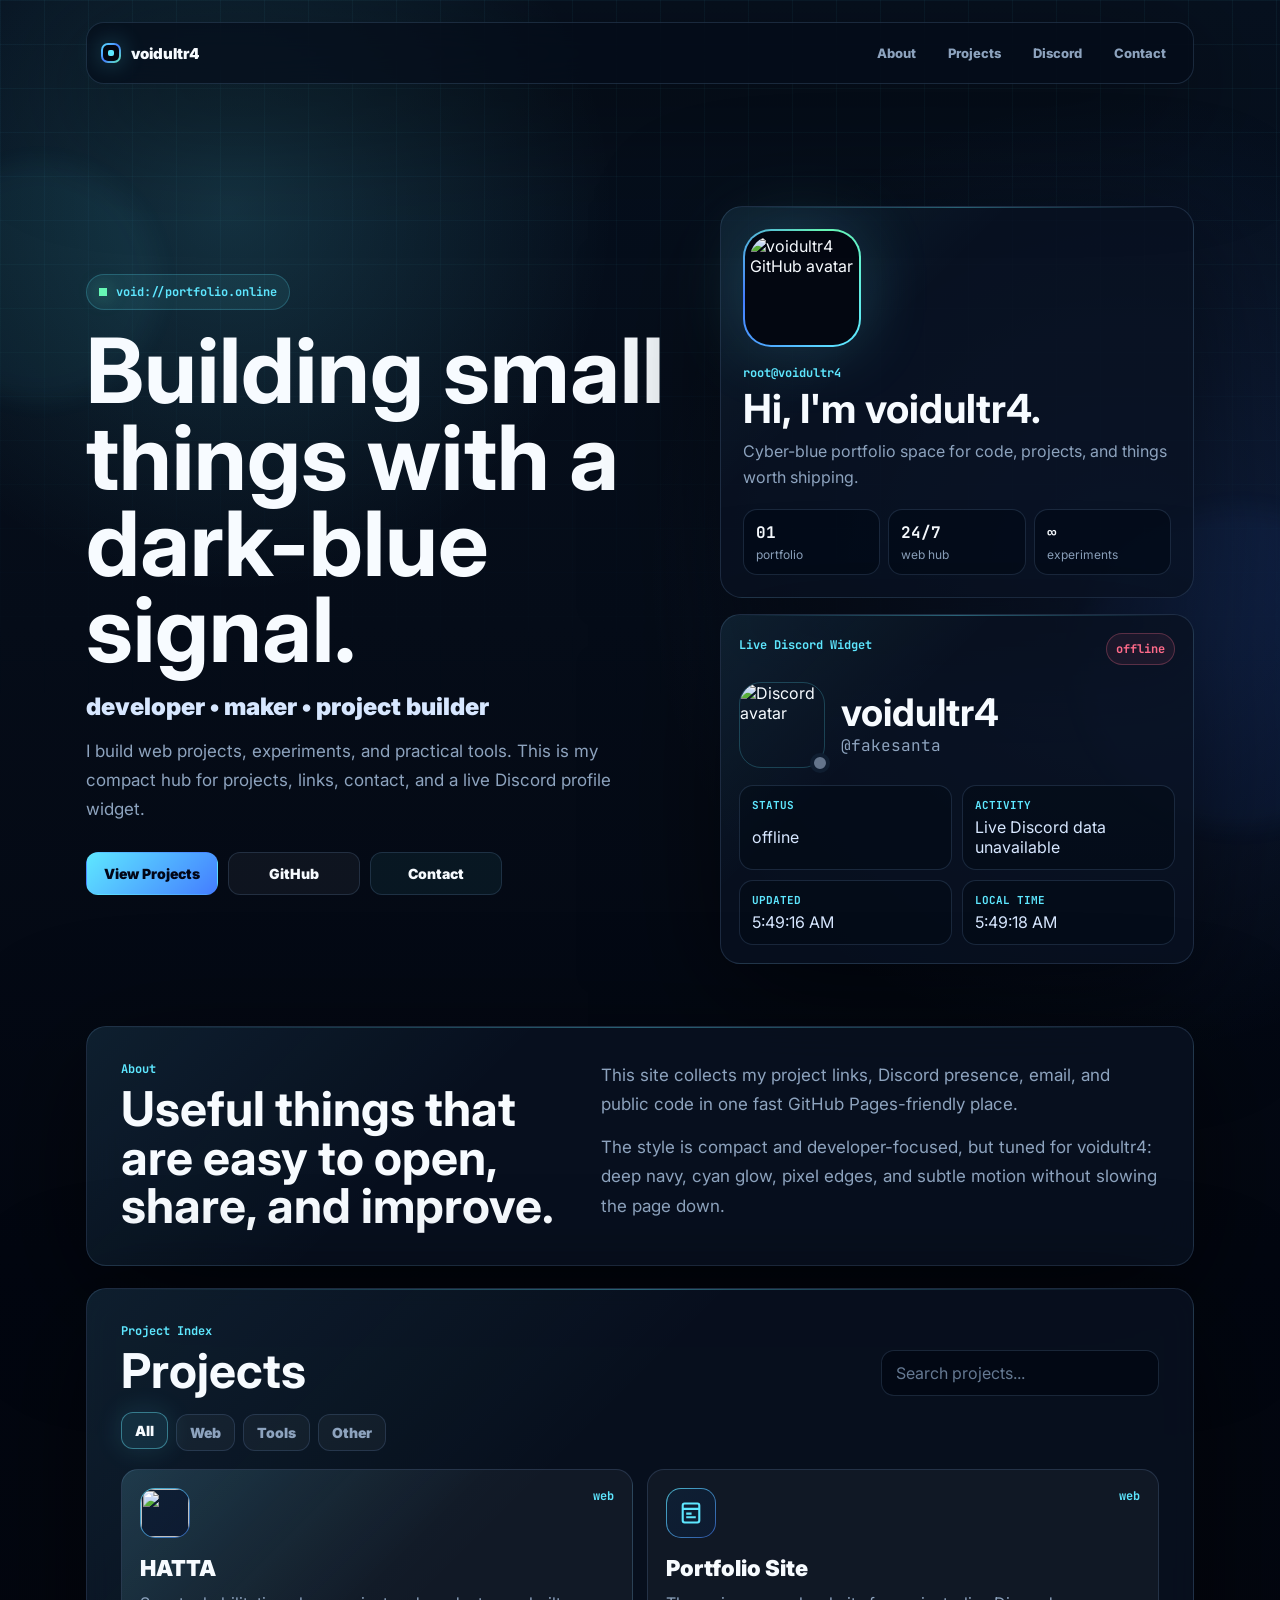
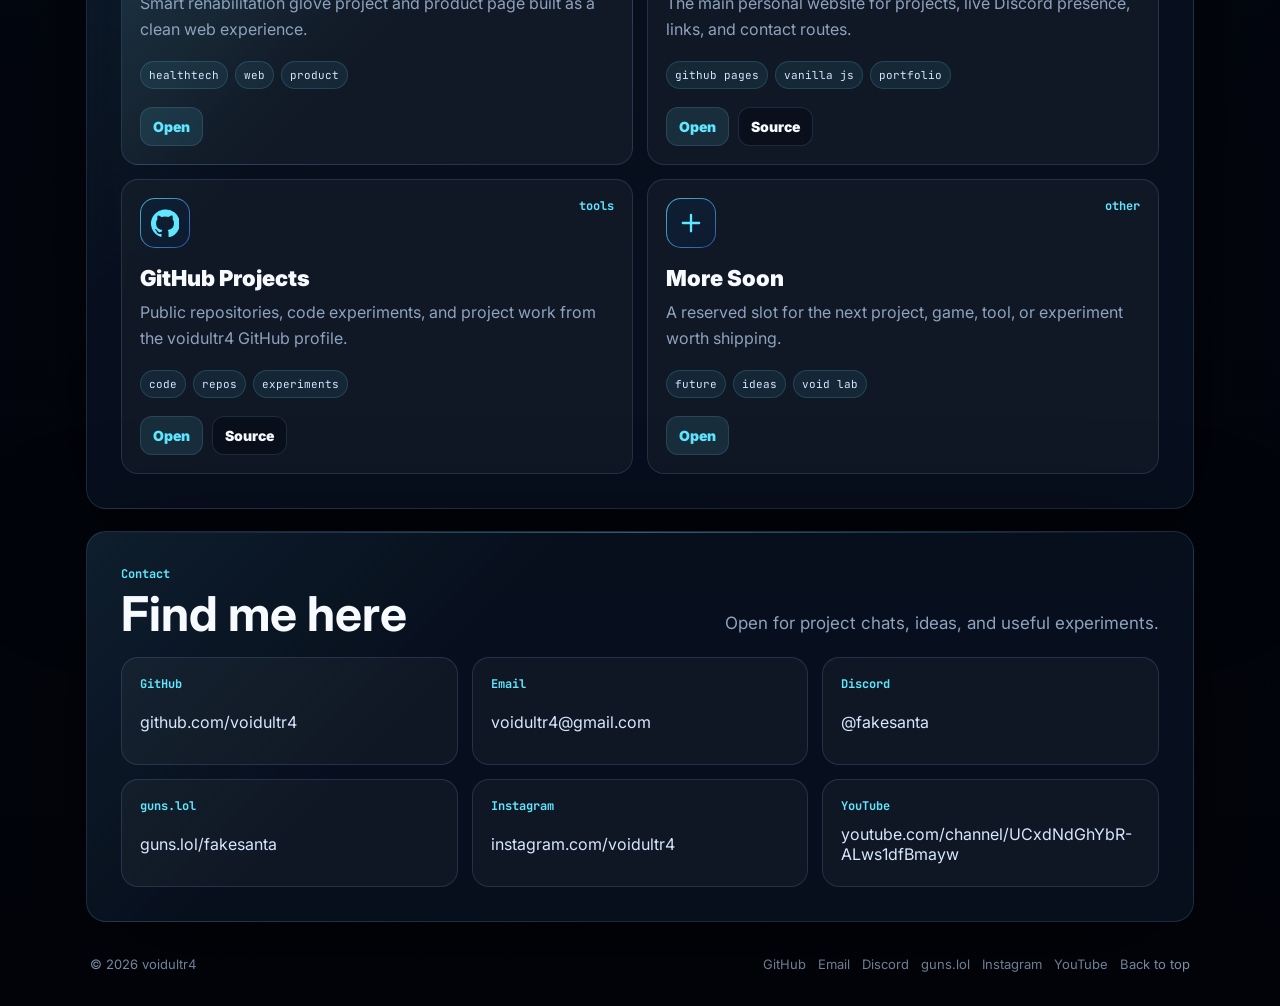
==== commit 9fdedcc4: "Add files via upload" ====
--- a/index.html
+++ b/index.html
@@ -190,10 +190,37 @@
               <span>Email</span>
               voidultr4@gmail.com
             </a>
-            <div class="link-card">
+            <a
+              class="link-card"
+              href="https://discord.com/users/1375722019039084554"
+              target="_blank"
+              rel="noreferrer"
+            >
               <span>Discord</span>
               @fakesanta
-            </div>
+            </a>
+            <a class="link-card" href="https://guns.lol/fakesanta" target="_blank" rel="noreferrer">
+              <span>guns.lol</span>
+              guns.lol/fakesanta
+            </a>
+            <a
+              class="link-card"
+              href="https://www.instagram.com/voidultr4?igsh=c3Bsd285OGZueHho&utm_source=qr"
+              target="_blank"
+              rel="noreferrer"
+            >
+              <span>Instagram</span>
+              instagram.com/voidultr4
+            </a>
+            <a
+              class="link-card"
+              href="https://www.youtube.com/channel/UCxdNdGhYbR-ALws1dfBmayw"
+              target="_blank"
+              rel="noreferrer"
+            >
+              <span>YouTube</span>
+              youtube.com/channel/UCxdNdGhYbR-ALws1dfBmayw
+            </a>
           </div>
         </section>
       </main>
@@ -203,6 +230,18 @@
         <div class="footer-links" aria-label="Footer socials">
           <a href="https://github.com/voidultr4" target="_blank" rel="noreferrer">GitHub</a>
           <a href="mailto:voidultr4@gmail.com">Email</a>
+          <a href="https://discord.com/users/1375722019039084554" target="_blank" rel="noreferrer">Discord</a>
+          <a href="https://guns.lol/fakesanta" target="_blank" rel="noreferrer">guns.lol</a>
+          <a
+            href="https://www.instagram.com/voidultr4?igsh=c3Bsd285OGZueHho&utm_source=qr"
+            target="_blank"
+            rel="noreferrer"
+          >
+            Instagram
+          </a>
+          <a href="https://www.youtube.com/channel/UCxdNdGhYbR-ALws1dfBmayw" target="_blank" rel="noreferrer">
+            YouTube
+          </a>
           <a href="#top">Back to top</a>
         </div>
       </footer>
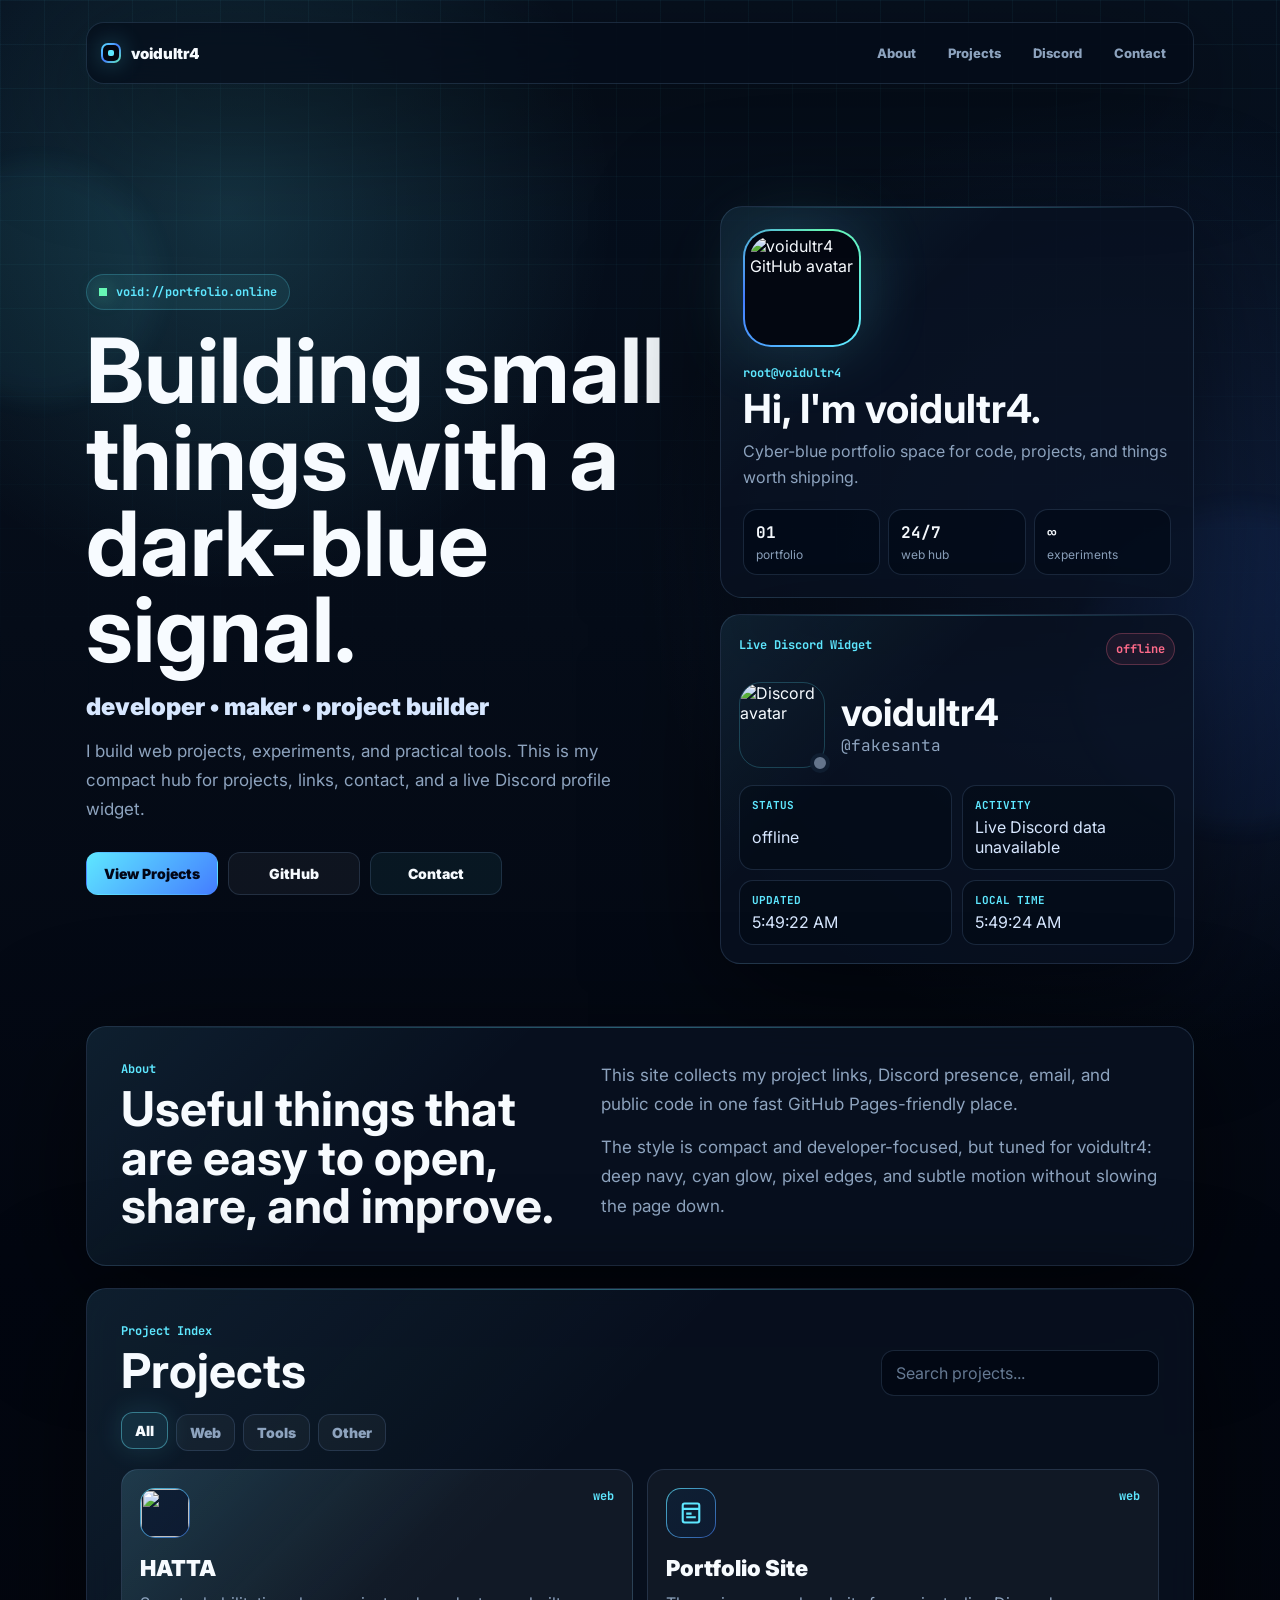
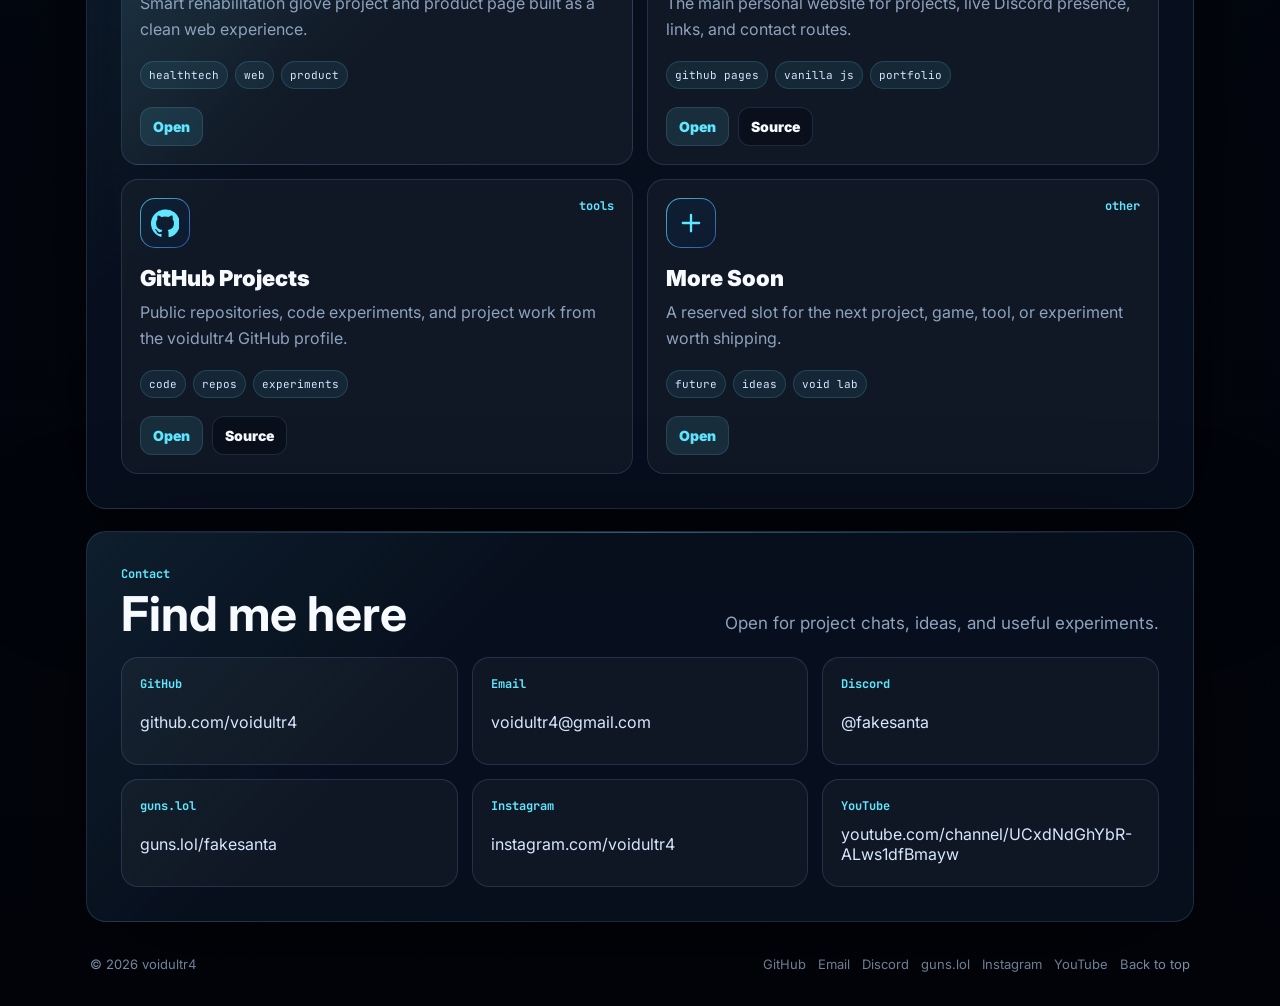
==== commit db8b9e62: "Add files via upload" ====
--- a/index.html
+++ b/index.html
@@ -17,6 +17,8 @@
     <meta property="og:type" content="website" />
     <meta property="og:url" content="https://voidultr4.github.io/" />
     <meta property="og:image" content="https://github.com/voidultr4.png" />
+    <link rel="icon" href="icon.svg" type="image/svg+xml" />
+    <link rel="apple-touch-icon" href="https://github.com/voidultr4.png" />
     <link rel="preconnect" href="https://fonts.googleapis.com" />
     <link rel="preconnect" href="https://fonts.gstatic.com" crossorigin />
     <link
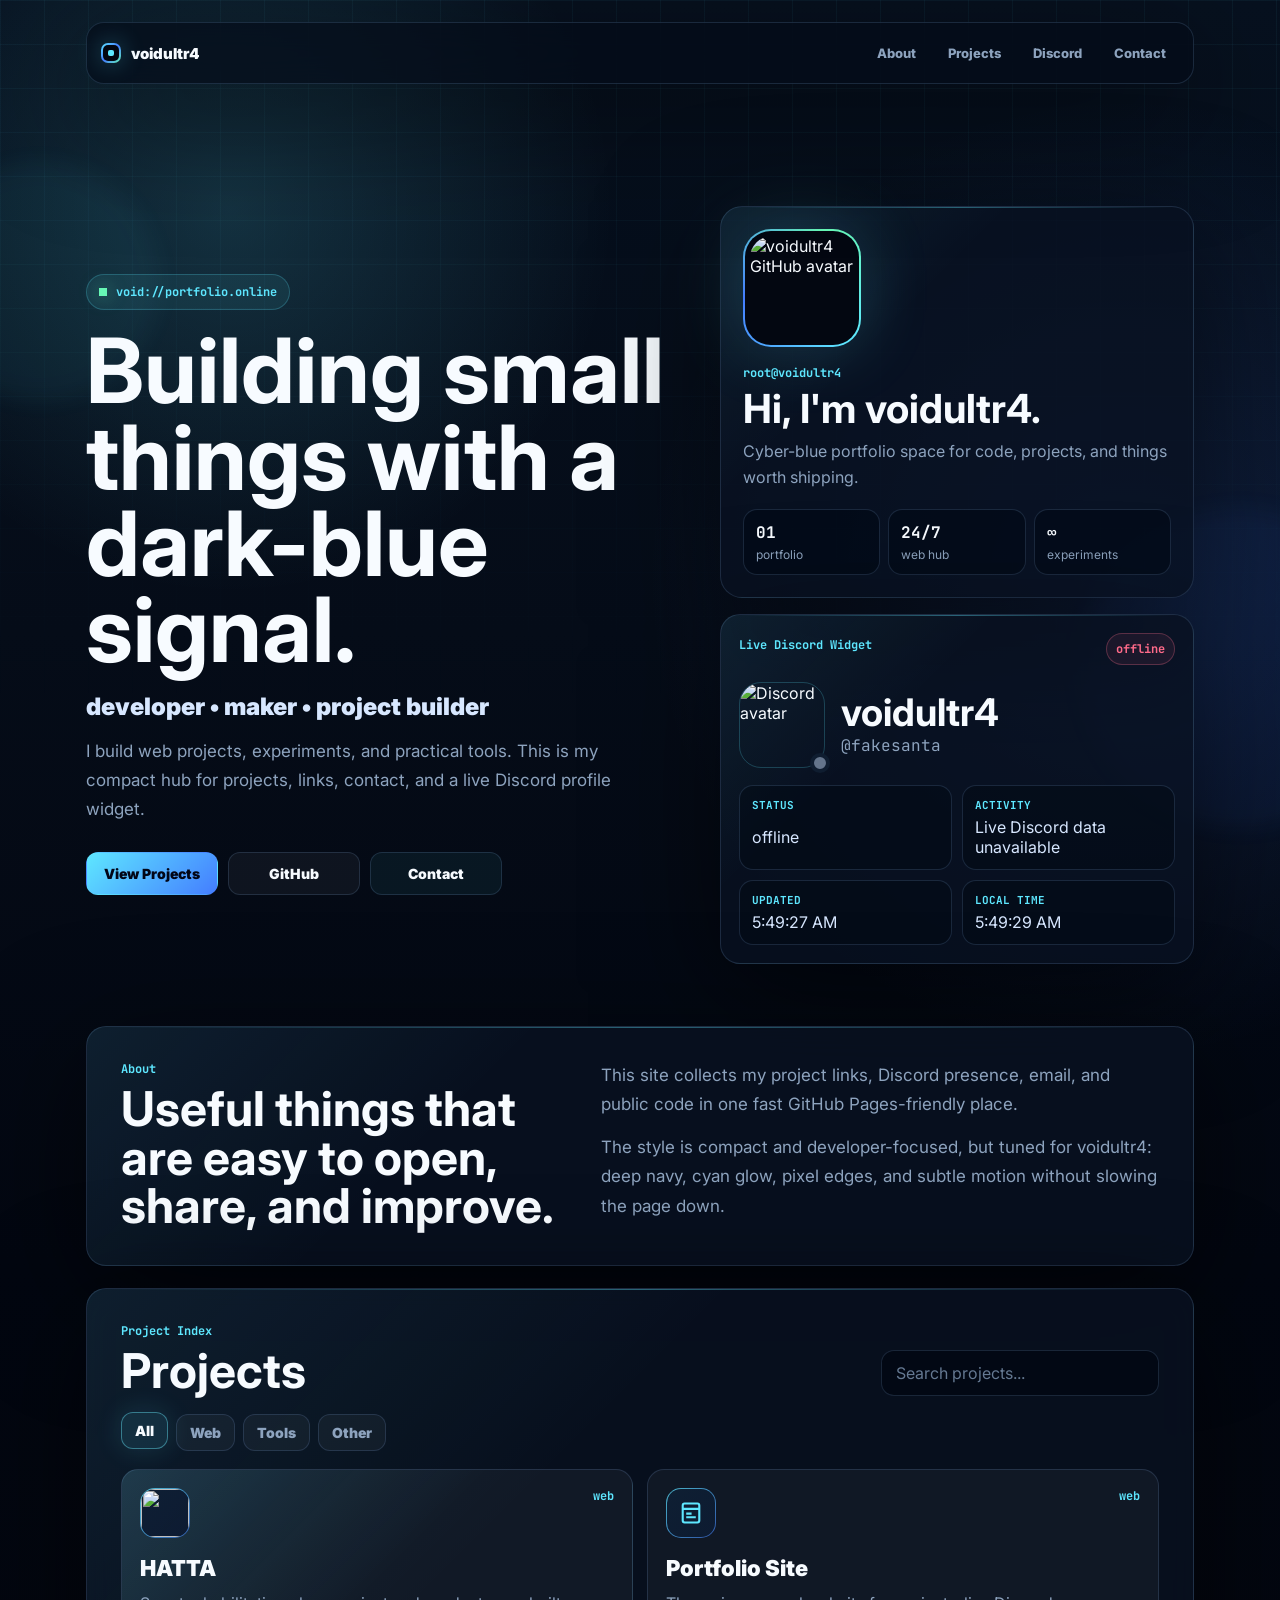
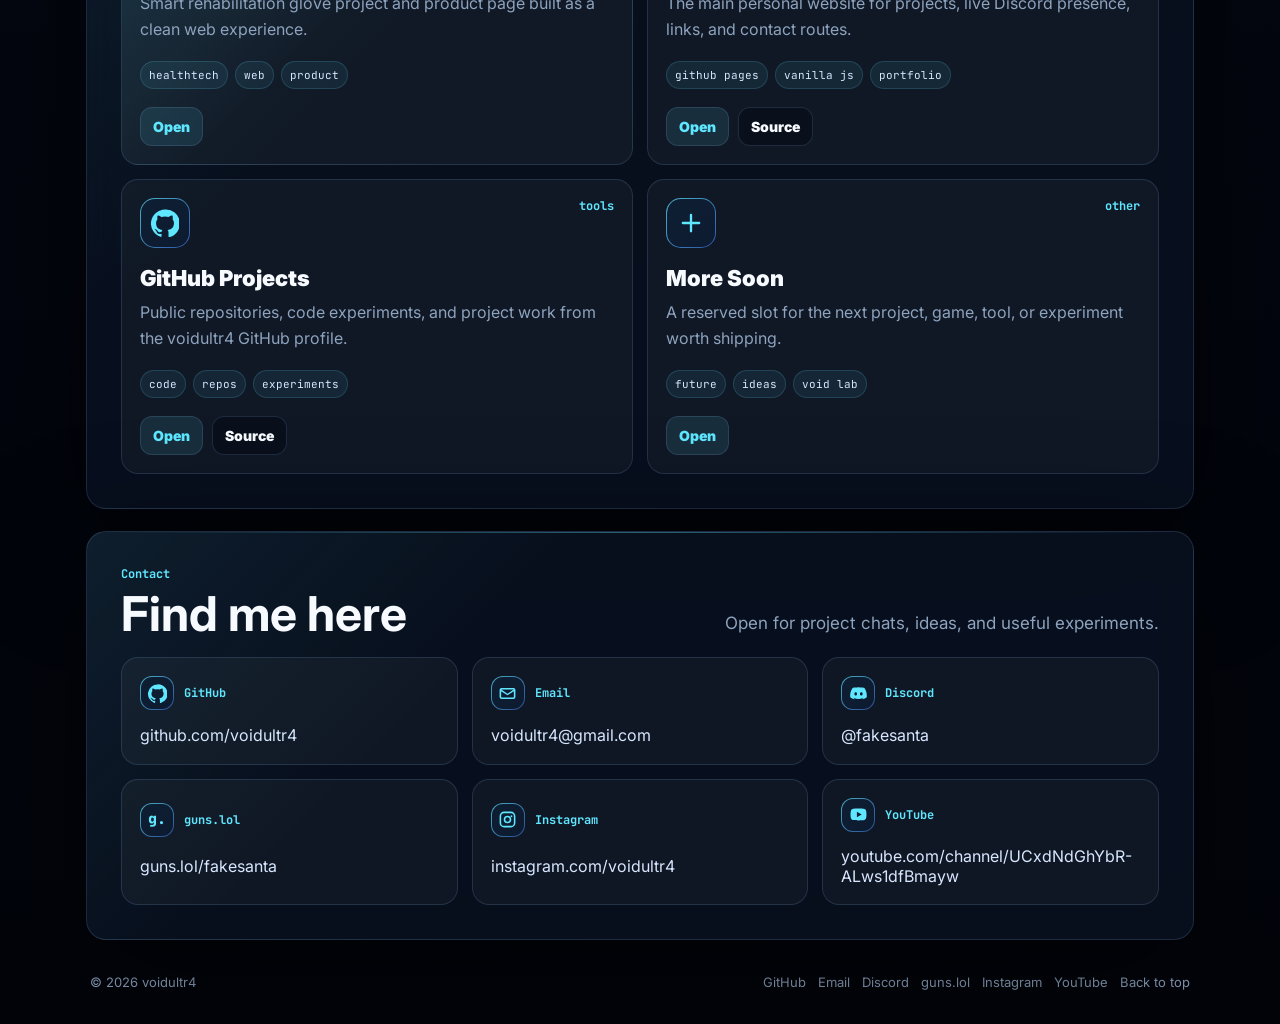
==== commit 7faa614e: "Add files via upload" ====
--- a/index.html
+++ b/index.html
@@ -185,12 +185,26 @@
           </div>
           <div class="link-grid">
             <a class="link-card" href="https://github.com/voidultr4" target="_blank" rel="noreferrer">
-              <span>GitHub</span>
-              github.com/voidultr4
+              <span class="link-card-top">
+                <span class="link-icon" aria-hidden="true">
+                  <svg viewBox="0 0 24 24">
+                    <path d="M12 .5a12 12 0 0 0-3.79 23.39c.6.11.82-.26.82-.58v-2.04c-3.34.73-4.04-1.42-4.04-1.42-.55-1.39-1.34-1.76-1.34-1.76-1.09-.74.08-.73.08-.73 1.2.09 1.84 1.24 1.84 1.24 1.07 1.83 2.81 1.3 3.5.99.11-.78.42-1.3.76-1.6-2.67-.3-5.47-1.33-5.47-5.93 0-1.31.47-2.38 1.24-3.22-.12-.3-.54-1.52.12-3.18 0 0 1.01-.32 3.3 1.23a11.48 11.48 0 0 1 6.01 0c2.29-1.55 3.3-1.23 3.3-1.23.66 1.66.24 2.88.12 3.18.77.84 1.23 1.91 1.23 3.22 0 4.61-2.81 5.63-5.49 5.93.43.37.82 1.1.82 2.22v3.29c0 .32.22.7.83.58A12 12 0 0 0 12 .5Z" />
+                  </svg>
+                </span>
+                <span class="link-label">GitHub</span>
+              </span>
+              <span class="link-text">github.com/voidultr4</span>
             </a>
             <a class="link-card" href="mailto:voidultr4@gmail.com">
-              <span>Email</span>
-              voidultr4@gmail.com
+              <span class="link-card-top">
+                <span class="link-icon" aria-hidden="true">
+                  <svg viewBox="0 0 24 24">
+                    <path d="M4.5 5h15A2.5 2.5 0 0 1 22 7.5v9A2.5 2.5 0 0 1 19.5 19h-15A2.5 2.5 0 0 1 2 16.5v-9A2.5 2.5 0 0 1 4.5 5Zm0 2c-.13 0-.25.02-.36.07L12 12.18l7.86-5.11A.9.9 0 0 0 19.5 7h-15Zm15.5 2.08-7.45 4.84a1 1 0 0 1-1.1 0L4 9.08v7.42c0 .28.22.5.5.5h15a.5.5 0 0 0 .5-.5V9.08Z" />
+                  </svg>
+                </span>
+                <span class="link-label">Email</span>
+              </span>
+              <span class="link-text">voidultr4@gmail.com</span>
             </a>
             <a
               class="link-card"
@@ -198,12 +212,22 @@
               target="_blank"
               rel="noreferrer"
             >
-              <span>Discord</span>
-              @fakesanta
+              <span class="link-card-top">
+                <span class="link-icon" aria-hidden="true">
+                  <svg viewBox="0 0 24 24">
+                    <path d="M19.5 5.2A16.3 16.3 0 0 0 15.4 4l-.2.4c1.4.34 2.05.82 2.05.82a13.2 13.2 0 0 0-10.5 0S7.4 4.74 8.8 4.4L8.6 4a16.3 16.3 0 0 0-4.1 1.2C1.9 9.1 1.2 12.9 1.55 16.65A16.6 16.6 0 0 0 6.6 19.2l.62-.85a10.5 10.5 0 0 1-1.62-.78l.38-.3a11.9 11.9 0 0 0 12.04 0l.38.3c-.52.31-1.06.58-1.62.78l.62.85a16.6 16.6 0 0 0 5.05-2.55c.42-4.35-.72-8.1-2.95-11.45ZM8.45 14.42c-.95 0-1.72-.86-1.72-1.92s.75-1.93 1.72-1.93 1.75.87 1.73 1.93c0 1.06-.76 1.92-1.73 1.92Zm7.1 0c-.95 0-1.72-.86-1.72-1.92s.75-1.93 1.72-1.93 1.75.87 1.73 1.93c0 1.06-.76 1.92-1.73 1.92Z" />
+                  </svg>
+                </span>
+                <span class="link-label">Discord</span>
+              </span>
+              <span class="link-text">@fakesanta</span>
             </a>
             <a class="link-card" href="https://guns.lol/fakesanta" target="_blank" rel="noreferrer">
-              <span>guns.lol</span>
-              guns.lol/fakesanta
+              <span class="link-card-top">
+                <span class="link-icon link-icon-text" aria-hidden="true">g.</span>
+                <span class="link-label">guns.lol</span>
+              </span>
+              <span class="link-text">guns.lol/fakesanta</span>
             </a>
             <a
               class="link-card"
@@ -211,8 +235,15 @@
               target="_blank"
               rel="noreferrer"
             >
-              <span>Instagram</span>
-              instagram.com/voidultr4
+              <span class="link-card-top">
+                <span class="link-icon" aria-hidden="true">
+                  <svg viewBox="0 0 24 24">
+                    <path d="M7.7 2h8.6A5.7 5.7 0 0 1 22 7.7v8.6a5.7 5.7 0 0 1-5.7 5.7H7.7A5.7 5.7 0 0 1 2 16.3V7.7A5.7 5.7 0 0 1 7.7 2Zm0 2A3.7 3.7 0 0 0 4 7.7v8.6A3.7 3.7 0 0 0 7.7 20h8.6a3.7 3.7 0 0 0 3.7-3.7V7.7A3.7 3.7 0 0 0 16.3 4H7.7ZM12 7.2a4.8 4.8 0 1 1 0 9.6 4.8 4.8 0 0 1 0-9.6Zm0 2a2.8 2.8 0 1 0 0 5.6 2.8 2.8 0 0 0 0-5.6Zm5.05-2.45a1.15 1.15 0 1 1 0 2.3 1.15 1.15 0 0 1 0-2.3Z" />
+                  </svg>
+                </span>
+                <span class="link-label">Instagram</span>
+              </span>
+              <span class="link-text">instagram.com/voidultr4</span>
             </a>
             <a
               class="link-card"
@@ -220,8 +251,15 @@
               target="_blank"
               rel="noreferrer"
             >
-              <span>YouTube</span>
-              youtube.com/channel/UCxdNdGhYbR-ALws1dfBmayw
+              <span class="link-card-top">
+                <span class="link-icon" aria-hidden="true">
+                  <svg viewBox="0 0 24 24">
+                    <path d="M21.58 7.2a3.02 3.02 0 0 0-2.13-2.14C17.57 4.56 12 4.56 12 4.56s-5.57 0-7.45.5A3.02 3.02 0 0 0 2.42 7.2C1.92 9.08 1.92 12 1.92 12s0 2.92.5 4.8a3.02 3.02 0 0 0 2.13 2.14c1.88.5 7.45.5 7.45.5s5.57 0 7.45-.5a3.02 3.02 0 0 0 2.13-2.14c.5-1.88.5-4.8.5-4.8s0-2.92-.5-4.8ZM10 15.48V8.52L16 12l-6 3.48Z" />
+                  </svg>
+                </span>
+                <span class="link-label">YouTube</span>
+              </span>
+              <span class="link-text">youtube.com/channel/UCxdNdGhYbR-ALws1dfBmayw</span>
             </a>
           </div>
         </section>
--- a/styles.css
+++ b/styles.css
@@ -217,7 +217,7 @@
 .project-tag,
 .section-kicker,
 .console-line,
-.link-card span,
+.link-label,
 .filter-count {
   color: var(--accent);
   font-family: var(--mono);
@@ -762,15 +762,60 @@
 
 .link-card {
   display: grid;
-  gap: 7px;
+  gap: 14px;
   min-height: 108px;
   padding: 18px;
+}
+
+.link-card-top {
+  align-items: center;
+  display: flex;
+  gap: 10px;
+}
+
+.link-icon {
+  align-items: center;
+  background:
+    linear-gradient(var(--panel-strong), var(--panel-strong)) padding-box,
+    linear-gradient(135deg, rgba(94, 231, 255, 0.72), rgba(68, 125, 255, 0.5)) border-box;
+  border: 1px solid transparent;
+  border-radius: 12px;
+  color: var(--accent);
+  display: inline-flex;
+  flex: 0 0 auto;
+  height: 34px;
+  justify-content: center;
+  transition: transform 180ms ease, box-shadow 180ms ease;
+  width: 34px;
+}
+
+.link-icon svg {
+  fill: currentColor;
+  height: 19px;
+  width: 19px;
+}
+
+.link-icon-text {
+  font-family: var(--mono);
+  font-size: 15px;
+  font-weight: 900;
+  line-height: 1;
+}
+
+.link-text {
+  color: var(--soft);
+  overflow-wrap: anywhere;
 }
 
 .link-card:hover {
   border-color: rgba(94, 231, 255, 0.32);
   color: var(--accent);
   transform: translateY(-3px);
+}
+
+.link-card:hover .link-icon {
+  box-shadow: 0 0 22px rgba(94, 231, 255, 0.22);
+  transform: translateY(-2px) rotate(-2deg);
 }
 
 .empty-state {
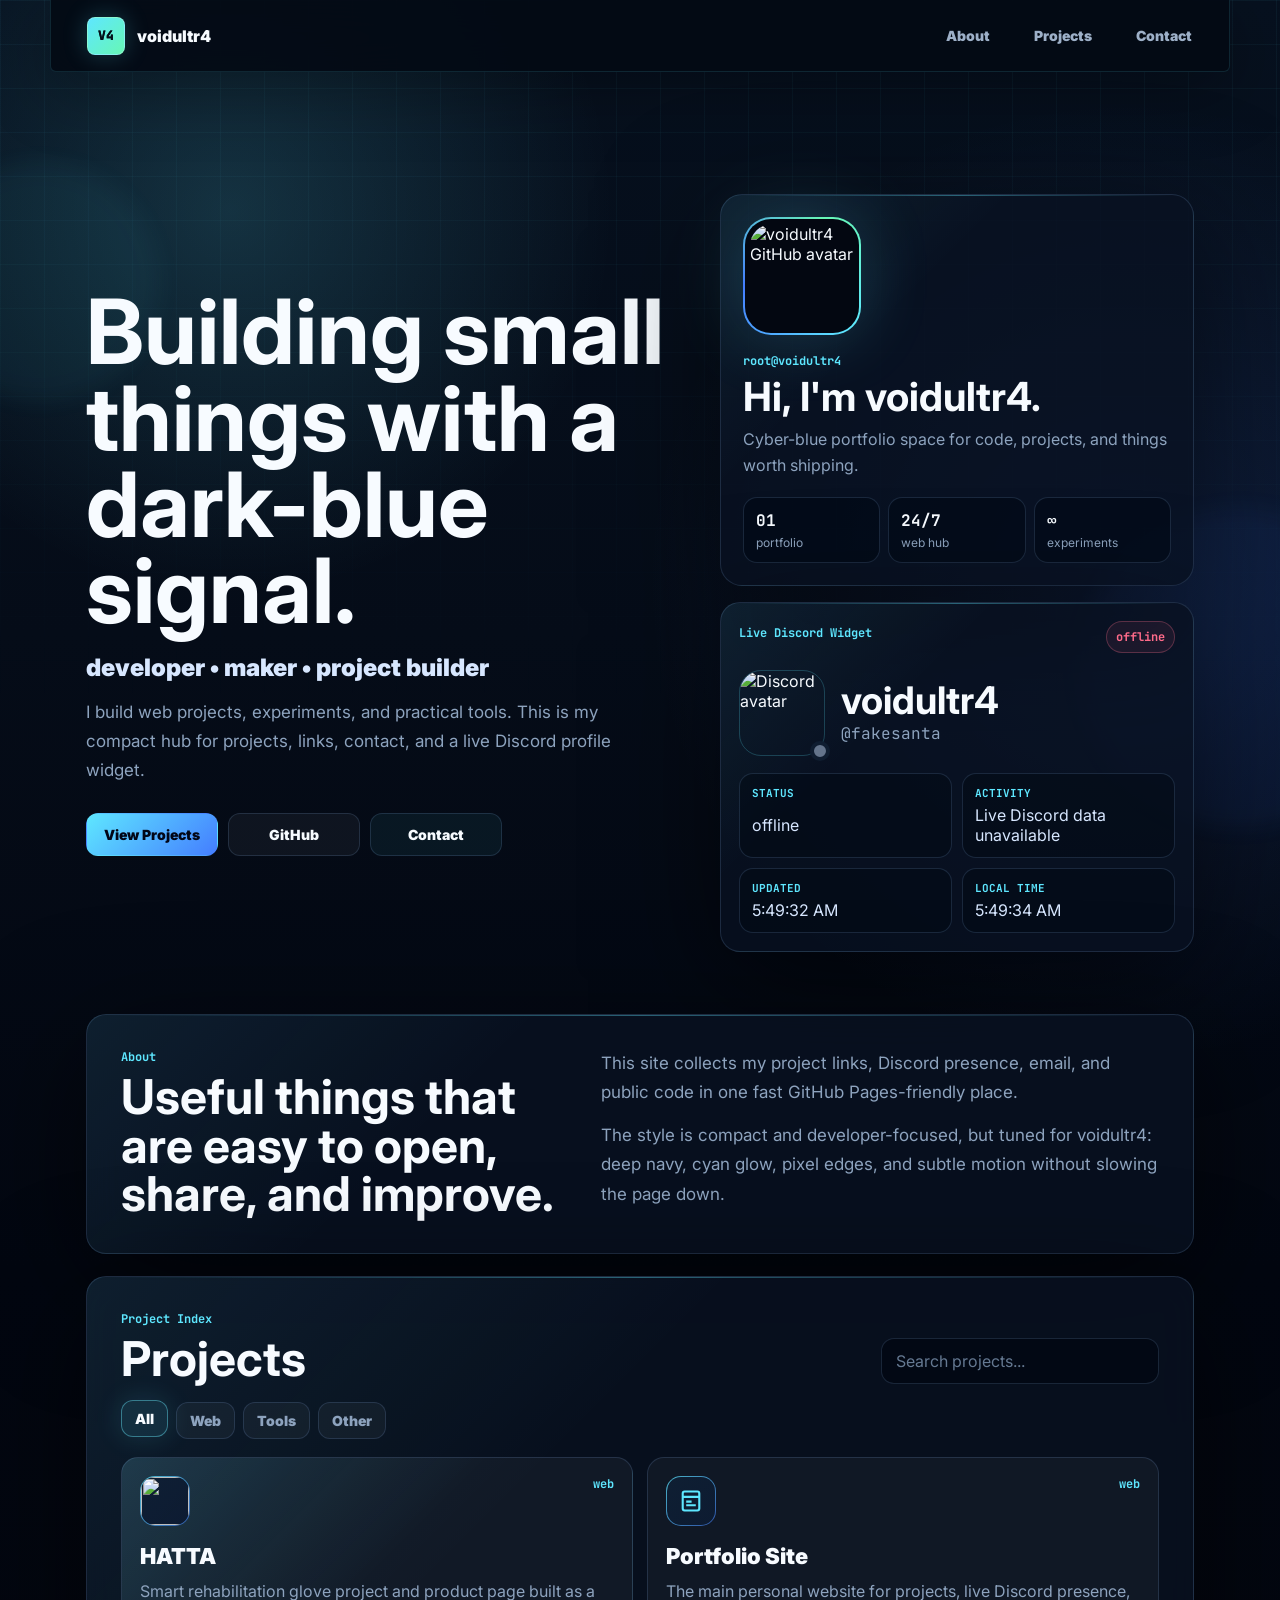
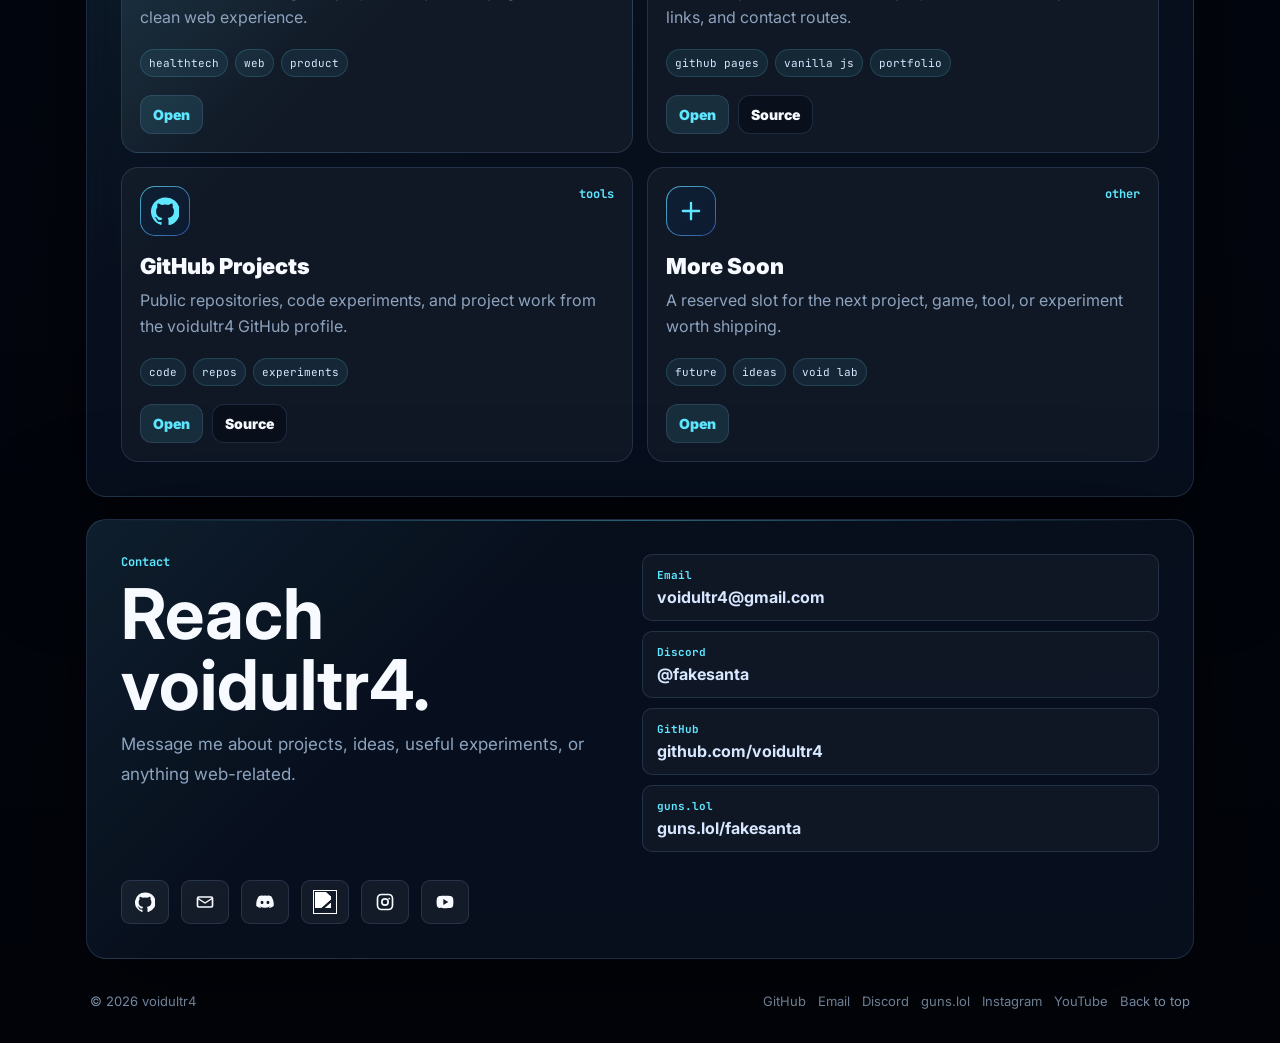
==== commit a34ffbe9: "Add files via upload" ====
--- a/index.html
+++ b/index.html
@@ -17,8 +17,6 @@
     <meta property="og:type" content="website" />
     <meta property="og:url" content="https://voidultr4.github.io/" />
     <meta property="og:image" content="https://github.com/voidultr4.png" />
-    <link rel="icon" href="icon.svg" type="image/svg+xml" />
-    <link rel="apple-touch-icon" href="https://github.com/voidultr4.png" />
     <link rel="preconnect" href="https://fonts.googleapis.com" />
     <link rel="preconnect" href="https://fonts.gstatic.com" crossorigin />
     <link
@@ -35,7 +33,7 @@
     <div class="site-shell">
       <header class="site-header">
         <a class="brand" href="#top" aria-label="voidultr4 home">
-          <span class="brand-mark"></span>
+          <span class="brand-mark">V4</span>
           <span>voidultr4</span>
         </a>
 
@@ -49,7 +47,6 @@
         <nav class="nav-links" id="primaryNav" aria-label="Primary navigation">
           <a href="#about">About</a>
           <a href="#projects">Projects</a>
-          <a href="#discord">Discord</a>
           <a href="#contact">Contact</a>
         </nav>
       </header>
@@ -57,10 +54,6 @@
       <main id="top">
         <section class="profile-hero" aria-labelledby="hero-title">
           <div class="hero-copy">
-            <div class="profile-chip">
-              <span class="pulse-pixel"></span>
-              <span>void://portfolio.online</span>
-            </div>
             <h1 id="hero-title">Building small things with a dark-blue signal.</h1>
             <p class="hero-subtitle">developer • maker • project builder</p>
             <p class="hero-text">
@@ -176,90 +169,60 @@
         </section>
 
         <section class="panel links-panel" id="contact" aria-labelledby="contact-title">
-          <div class="section-heading">
-            <div>
+          <div class="contact-layout">
+            <div class="contact-intro">
               <p class="section-kicker">Contact</p>
-              <h2 id="contact-title">Find me here</h2>
-            </div>
-            <p class="contact-note">Open for project chats, ideas, and useful experiments.</p>
-          </div>
-          <div class="link-grid">
-            <a class="link-card" href="https://github.com/voidultr4" target="_blank" rel="noreferrer">
-              <span class="link-card-top">
-                <span class="link-icon" aria-hidden="true">
-                  <svg viewBox="0 0 24 24">
-                    <path d="M12 .5a12 12 0 0 0-3.79 23.39c.6.11.82-.26.82-.58v-2.04c-3.34.73-4.04-1.42-4.04-1.42-.55-1.39-1.34-1.76-1.34-1.76-1.09-.74.08-.73.08-.73 1.2.09 1.84 1.24 1.84 1.24 1.07 1.83 2.81 1.3 3.5.99.11-.78.42-1.3.76-1.6-2.67-.3-5.47-1.33-5.47-5.93 0-1.31.47-2.38 1.24-3.22-.12-.3-.54-1.52.12-3.18 0 0 1.01-.32 3.3 1.23a11.48 11.48 0 0 1 6.01 0c2.29-1.55 3.3-1.23 3.3-1.23.66 1.66.24 2.88.12 3.18.77.84 1.23 1.91 1.23 3.22 0 4.61-2.81 5.63-5.49 5.93.43.37.82 1.1.82 2.22v3.29c0 .32.22.7.83.58A12 12 0 0 0 12 .5Z" />
-                  </svg>
-                </span>
-                <span class="link-label">GitHub</span>
-              </span>
-              <span class="link-text">github.com/voidultr4</span>
-            </a>
-            <a class="link-card" href="mailto:voidultr4@gmail.com">
-              <span class="link-card-top">
-                <span class="link-icon" aria-hidden="true">
-                  <svg viewBox="0 0 24 24">
-                    <path d="M4.5 5h15A2.5 2.5 0 0 1 22 7.5v9A2.5 2.5 0 0 1 19.5 19h-15A2.5 2.5 0 0 1 2 16.5v-9A2.5 2.5 0 0 1 4.5 5Zm0 2c-.13 0-.25.02-.36.07L12 12.18l7.86-5.11A.9.9 0 0 0 19.5 7h-15Zm15.5 2.08-7.45 4.84a1 1 0 0 1-1.1 0L4 9.08v7.42c0 .28.22.5.5.5h15a.5.5 0 0 0 .5-.5V9.08Z" />
-                  </svg>
-                </span>
-                <span class="link-label">Email</span>
-              </span>
-              <span class="link-text">voidultr4@gmail.com</span>
-            </a>
-            <a
-              class="link-card"
-              href="https://discord.com/users/1375722019039084554"
-              target="_blank"
-              rel="noreferrer"
-            >
-              <span class="link-card-top">
-                <span class="link-icon" aria-hidden="true">
-                  <svg viewBox="0 0 24 24">
-                    <path d="M19.5 5.2A16.3 16.3 0 0 0 15.4 4l-.2.4c1.4.34 2.05.82 2.05.82a13.2 13.2 0 0 0-10.5 0S7.4 4.74 8.8 4.4L8.6 4a16.3 16.3 0 0 0-4.1 1.2C1.9 9.1 1.2 12.9 1.55 16.65A16.6 16.6 0 0 0 6.6 19.2l.62-.85a10.5 10.5 0 0 1-1.62-.78l.38-.3a11.9 11.9 0 0 0 12.04 0l.38.3c-.52.31-1.06.58-1.62.78l.62.85a16.6 16.6 0 0 0 5.05-2.55c.42-4.35-.72-8.1-2.95-11.45ZM8.45 14.42c-.95 0-1.72-.86-1.72-1.92s.75-1.93 1.72-1.93 1.75.87 1.73 1.93c0 1.06-.76 1.92-1.73 1.92Zm7.1 0c-.95 0-1.72-.86-1.72-1.92s.75-1.93 1.72-1.93 1.75.87 1.73 1.93c0 1.06-.76 1.92-1.73 1.92Z" />
-                  </svg>
-                </span>
-                <span class="link-label">Discord</span>
-              </span>
-              <span class="link-text">@fakesanta</span>
-            </a>
-            <a class="link-card" href="https://guns.lol/fakesanta" target="_blank" rel="noreferrer">
-              <span class="link-card-top">
-                <span class="link-icon link-icon-text" aria-hidden="true">g.</span>
-                <span class="link-label">guns.lol</span>
-              </span>
-              <span class="link-text">guns.lol/fakesanta</span>
-            </a>
-            <a
-              class="link-card"
-              href="https://www.instagram.com/voidultr4?igsh=c3Bsd285OGZueHho&utm_source=qr"
-              target="_blank"
-              rel="noreferrer"
-            >
-              <span class="link-card-top">
-                <span class="link-icon" aria-hidden="true">
-                  <svg viewBox="0 0 24 24">
-                    <path d="M7.7 2h8.6A5.7 5.7 0 0 1 22 7.7v8.6a5.7 5.7 0 0 1-5.7 5.7H7.7A5.7 5.7 0 0 1 2 16.3V7.7A5.7 5.7 0 0 1 7.7 2Zm0 2A3.7 3.7 0 0 0 4 7.7v8.6A3.7 3.7 0 0 0 7.7 20h8.6a3.7 3.7 0 0 0 3.7-3.7V7.7A3.7 3.7 0 0 0 16.3 4H7.7ZM12 7.2a4.8 4.8 0 1 1 0 9.6 4.8 4.8 0 0 1 0-9.6Zm0 2a2.8 2.8 0 1 0 0 5.6 2.8 2.8 0 0 0 0-5.6Zm5.05-2.45a1.15 1.15 0 1 1 0 2.3 1.15 1.15 0 0 1 0-2.3Z" />
-                  </svg>
-                </span>
-                <span class="link-label">Instagram</span>
-              </span>
-              <span class="link-text">instagram.com/voidultr4</span>
-            </a>
-            <a
-              class="link-card"
-              href="https://www.youtube.com/channel/UCxdNdGhYbR-ALws1dfBmayw"
-              target="_blank"
-              rel="noreferrer"
-            >
-              <span class="link-card-top">
-                <span class="link-icon" aria-hidden="true">
-                  <svg viewBox="0 0 24 24">
-                    <path d="M21.58 7.2a3.02 3.02 0 0 0-2.13-2.14C17.57 4.56 12 4.56 12 4.56s-5.57 0-7.45.5A3.02 3.02 0 0 0 2.42 7.2C1.92 9.08 1.92 12 1.92 12s0 2.92.5 4.8a3.02 3.02 0 0 0 2.13 2.14c1.88.5 7.45.5 7.45.5s5.57 0 7.45-.5a3.02 3.02 0 0 0 2.13-2.14c.5-1.88.5-4.8.5-4.8s0-2.92-.5-4.8ZM10 15.48V8.52L16 12l-6 3.48Z" />
-                  </svg>
-                </span>
-                <span class="link-label">YouTube</span>
-              </span>
-              <span class="link-text">youtube.com/channel/UCxdNdGhYbR-ALws1dfBmayw</span>
+              <h2 id="contact-title">Reach voidultr4.</h2>
+              <p class="contact-note">Message me about projects, ideas, useful experiments, or anything web-related.</p>
+            </div>
+            <div class="contact-list" aria-label="Contact links">
+              <a class="contact-row" href="mailto:voidultr4@gmail.com">
+                <span>Email</span>
+                <strong>voidultr4@gmail.com</strong>
+              </a>
+              <a class="contact-row" href="https://discord.com/users/1375722019039084554" target="_blank" rel="noreferrer">
+                <span>Discord</span>
+                <strong>@fakesanta</strong>
+              </a>
+              <a class="contact-row" href="https://github.com/voidultr4" target="_blank" rel="noreferrer">
+                <span>GitHub</span>
+                <strong>github.com/voidultr4</strong>
+              </a>
+              <a class="contact-row" href="https://guns.lol/fakesanta" target="_blank" rel="noreferrer">
+                <span>guns.lol</span>
+                <strong>guns.lol/fakesanta</strong>
+              </a>
+            </div>
+          </div>
+
+          <div class="social-dock" aria-label="Social links">
+            <a class="social-button" href="https://github.com/voidultr4" target="_blank" rel="noreferrer" aria-label="GitHub">
+              <svg viewBox="0 0 24 24" aria-hidden="true">
+                <path d="M12 .5a12 12 0 0 0-3.79 23.39c.6.11.82-.26.82-.58v-2.04c-3.34.73-4.04-1.42-4.04-1.42-.55-1.39-1.34-1.76-1.34-1.76-1.09-.74.08-.73.08-.73 1.2.09 1.84 1.24 1.84 1.24 1.07 1.83 2.81 1.3 3.5.99.11-.78.42-1.3.76-1.6-2.67-.3-5.47-1.33-5.47-5.93 0-1.31.47-2.38 1.24-3.22-.12-.3-.54-1.52.12-3.18 0 0 1.01-.32 3.3 1.23a11.48 11.48 0 0 1 6.01 0c2.29-1.55 3.3-1.23 3.3-1.23.66 1.66.24 2.88.12 3.18.77.84 1.23 1.91 1.23 3.22 0 4.61-2.81 5.63-5.49 5.93.43.37.82 1.1.82 2.22v3.29c0 .32.22.7.83.58A12 12 0 0 0 12 .5Z" />
+              </svg>
+            </a>
+            <a class="social-button" href="mailto:voidultr4@gmail.com" aria-label="Email">
+              <svg viewBox="0 0 24 24" aria-hidden="true">
+                <path d="M4.5 5h15A2.5 2.5 0 0 1 22 7.5v9A2.5 2.5 0 0 1 19.5 19h-15A2.5 2.5 0 0 1 2 16.5v-9A2.5 2.5 0 0 1 4.5 5Zm0 2c-.13 0-.25.02-.36.07L12 12.18l7.86-5.11A.9.9 0 0 0 19.5 7h-15Zm15.5 2.08-7.45 4.84a1 1 0 0 1-1.1 0L4 9.08v7.42c0 .28.22.5.5.5h15a.5.5 0 0 0 .5-.5V9.08Z" />
+              </svg>
+            </a>
+            <a class="social-button" href="https://discord.com/users/1375722019039084554" target="_blank" rel="noreferrer" aria-label="Discord">
+              <svg viewBox="0 0 24 24" aria-hidden="true">
+                <path d="M19.5 5.2A16.3 16.3 0 0 0 15.4 4l-.2.4c1.4.34 2.05.82 2.05.82a13.2 13.2 0 0 0-10.5 0S7.4 4.74 8.8 4.4L8.6 4a16.3 16.3 0 0 0-4.1 1.2C1.9 9.1 1.2 12.9 1.55 16.65A16.6 16.6 0 0 0 6.6 19.2l.62-.85a10.5 10.5 0 0 1-1.62-.78l.38-.3a11.9 11.9 0 0 0 12.04 0l.38.3c-.52.31-1.06.58-1.62.78l.62.85a16.6 16.6 0 0 0 5.05-2.55c.42-4.35-.72-8.1-2.95-11.45ZM8.45 14.42c-.95 0-1.72-.86-1.72-1.92s.75-1.93 1.72-1.93 1.75.87 1.73 1.93c0 1.06-.76 1.92-1.73 1.92Zm7.1 0c-.95 0-1.72-.86-1.72-1.92s.75-1.93 1.72-1.93 1.75.87 1.73 1.93c0 1.06-.76 1.92-1.73 1.92Z" />
+              </svg>
+            </a>
+            <a class="social-button guns-social" href="https://guns.lol/fakesanta" target="_blank" rel="noreferrer" aria-label="guns.lol">
+              <img src="guns_logo_no_background_cropped.webp" alt="" />
+            </a>
+            <a class="social-button" href="https://www.instagram.com/voidultr4?igsh=c3Bsd285OGZueHho&utm_source=qr" target="_blank" rel="noreferrer" aria-label="Instagram">
+              <svg viewBox="0 0 24 24" aria-hidden="true">
+                <path d="M7.7 2h8.6A5.7 5.7 0 0 1 22 7.7v8.6a5.7 5.7 0 0 1-5.7 5.7H7.7A5.7 5.7 0 0 1 2 16.3V7.7A5.7 5.7 0 0 1 7.7 2Zm0 2A3.7 3.7 0 0 0 4 7.7v8.6A3.7 3.7 0 0 0 7.7 20h8.6a3.7 3.7 0 0 0 3.7-3.7V7.7A3.7 3.7 0 0 0 16.3 4H7.7ZM12 7.2a4.8 4.8 0 1 1 0 9.6 4.8 4.8 0 0 1 0-9.6Zm0 2a2.8 2.8 0 1 0 0 5.6 2.8 2.8 0 0 0 0-5.6Zm5.05-2.45a1.15 1.15 0 1 1 0 2.3 1.15 1.15 0 0 1 0-2.3Z" />
+              </svg>
+            </a>
+            <a class="social-button" href="https://www.youtube.com/channel/UCxdNdGhYbR-ALws1dfBmayw" target="_blank" rel="noreferrer" aria-label="YouTube">
+              <svg viewBox="0 0 24 24" aria-hidden="true">
+                <path d="M21.58 7.2a3.02 3.02 0 0 0-2.13-2.14C17.57 4.56 12 4.56 12 4.56s-5.57 0-7.45.5A3.02 3.02 0 0 0 2.42 7.2C1.92 9.08 1.92 12 1.92 12s0 2.92.5 4.8a3.02 3.02 0 0 0 2.13 2.14c1.88.5 7.45.5 7.45.5s5.57 0 7.45-.5a3.02 3.02 0 0 0 2.13-2.14c.5-1.88.5-4.8.5-4.8s0-2.92-.5-4.8ZM10 15.48V8.52L16 12l-6 3.48Z" />
+              </svg>
             </a>
           </div>
         </section>
@@ -287,6 +250,21 @@
       </footer>
     </div>
 
+    <div class="exit-modal" id="exitModal" hidden>
+      <div class="exit-modal-backdrop" data-exit-cancel></div>
+      <section class="exit-dialog" role="dialog" aria-modal="true" aria-labelledby="exitTitle">
+        <p class="section-kicker">External Link</p>
+        <h2 id="exitTitle">You are leaving voidultr4.</h2>
+        <p>
+          This link will open <strong id="exitDestination">another website</strong>.
+        </p>
+        <div class="exit-actions">
+          <button class="button" type="button" data-exit-cancel>Stay here</button>
+          <a class="button primary" id="exitContinue" href="#" target="_blank" rel="noreferrer">Continue</a>
+        </div>
+      </section>
+    </div>
+
     <script src="script.js"></script>
   </body>
 </html>
--- a/styles.css
+++ b/styles.css
@@ -14,6 +14,8 @@
   --warning: #f8c14a;
   --danger: #ff6b8a;
   --shadow: 0 30px 120px rgba(0, 0, 0, 0.55);
+  --header-height: 72px;
+  --page-pad: clamp(16px, 4vw, 36px);
   --mono: "JetBrains Mono", ui-monospace, SFMono-Regular, Consolas, monospace;
   --sans: Inter, system-ui, -apple-system, BlinkMacSystemFont, "Segoe UI", sans-serif;
 }
@@ -28,6 +30,7 @@
 
 html {
   scroll-behavior: smooth;
+  scroll-padding-top: calc(var(--header-height) + 18px);
 }
 
 body {
@@ -42,6 +45,10 @@
   overflow-x: hidden;
 }
 
+body.modal-open {
+  overflow: hidden;
+}
+
 body::selection {
   background: rgba(94, 231, 255, 0.28);
 }
@@ -101,21 +108,24 @@
   margin: 0 auto;
   max-width: 1180px;
   min-height: 100vh;
-  padding: 22px clamp(16px, 4vw, 36px) 34px;
+  padding: 0 var(--page-pad) 34px;
 }
 
 .site-header {
   align-items: center;
-  background: rgba(5, 12, 24, 0.72);
-  border: 1px solid var(--line);
-  border-radius: 18px;
-  box-shadow: var(--shadow);
+  background: rgba(4, 10, 20, 0.92);
+  border: 1px solid rgba(94, 231, 255, 0.13);
+  border-top: 0;
+  border-radius: 0 0 6px 6px;
+  box-shadow: 0 16px 70px rgba(0, 0, 0, 0.32);
   display: flex;
   gap: 16px;
   justify-content: space-between;
-  padding: 12px 14px;
+  margin-inline: calc(var(--page-pad) * -1);
+  min-height: var(--header-height);
+  padding: 0 max(var(--page-pad), 24px);
   position: sticky;
-  top: 16px;
+  top: 0;
   z-index: 10;
   backdrop-filter: blur(18px);
 }
@@ -131,52 +141,63 @@
 }
 
 .brand {
-  gap: 10px;
-  font-size: 15px;
+  border-radius: 13px;
+  gap: 12px;
+  font-size: 16px;
   font-weight: 900;
+  padding: 8px 0;
+  transition: background 180ms ease, color 180ms ease;
+}
+
+.brand:hover,
+.brand:focus-visible {
+  color: var(--accent);
+  outline: 0;
 }
 
 .brand-mark {
-  background:
-    linear-gradient(var(--bg), var(--bg)) padding-box,
-    linear-gradient(135deg, var(--accent), var(--accent-2), var(--accent-3)) border-box;
-  border: 2px solid transparent;
-  border-radius: 7px;
-  box-shadow: 0 0 24px rgba(94, 231, 255, 0.32);
-  display: inline-block;
-  height: 20px;
-  position: relative;
-  width: 20px;
-}
-
-.brand-mark::after {
-  background: var(--accent);
-  border-radius: 2px;
-  content: "";
-  height: 6px;
-  inset: 5px auto auto 5px;
-  position: absolute;
-  width: 6px;
+  align-items: center;
+  background: linear-gradient(135deg, var(--accent), var(--accent-3));
+  border: 1px solid rgba(255, 255, 255, 0.24);
+  border-radius: 8px;
+  box-shadow: 0 0 24px rgba(94, 231, 255, 0.22);
+  color: #04101a;
+  display: inline-flex;
+  font-family: var(--mono);
+  font-size: 13px;
+  font-weight: 1000;
+  height: 38px;
+  justify-content: center;
+  letter-spacing: 0;
+  line-height: 1;
+  text-shadow: 0 0 0 currentColor;
+  width: 38px;
+}
+
+.profile-hero,
+.panel {
+  scroll-margin-top: calc(var(--header-height) + 18px);
 }
 
 .nav-links {
-  gap: 6px;
+  gap: clamp(22px, 4vw, 42px);
+  padding-right: 0;
 }
 
 .nav-links a {
   border: 1px solid transparent;
-  border-radius: 999px;
-  color: var(--muted);
-  font-size: 13px;
-  font-weight: 800;
-  padding: 9px 12px;
+  border-radius: 8px;
+  color: #9db0c8;
+  font-size: 14px;
+  font-weight: 900;
+  padding: 9px 0;
   transition: 180ms ease;
 }
 
 .nav-links a:hover,
 .nav-links a:focus-visible {
-  background: rgba(94, 231, 255, 0.08);
-  border-color: rgba(94, 231, 255, 0.2);
+  background: transparent;
+  border-color: transparent;
   color: var(--accent);
   outline: 0;
 }
@@ -212,7 +233,6 @@
   animation: rise-in 700ms ease both;
 }
 
-.profile-chip,
 .sync-state,
 .project-tag,
 .section-kicker,
@@ -224,26 +244,6 @@
   font-size: 12px;
   font-weight: 700;
   letter-spacing: 0;
-}
-
-.profile-chip {
-  align-items: center;
-  background: rgba(94, 231, 255, 0.075);
-  border: 1px solid rgba(94, 231, 255, 0.22);
-  border-radius: 999px;
-  display: inline-flex;
-  gap: 9px;
-  margin-bottom: 18px;
-  padding: 9px 12px;
-}
-
-.pulse-pixel {
-  animation: pulse 1.6s ease-in-out infinite;
-  background: var(--accent-3);
-  box-shadow: 0 0 18px rgba(103, 247, 181, 0.62);
-  display: inline-block;
-  height: 8px;
-  width: 8px;
 }
 
 h1,
@@ -760,6 +760,112 @@
   grid-template-columns: repeat(3, minmax(0, 1fr));
 }
 
+.links-panel {
+  display: grid;
+  gap: 28px;
+}
+
+.contact-layout {
+  align-items: start;
+  display: grid;
+  gap: clamp(24px, 5vw, 56px);
+  grid-template-columns: minmax(0, 0.9fr) minmax(320px, 1fr);
+}
+
+.contact-intro h2 {
+  font-size: clamp(42px, 7vw, 70px);
+  margin-bottom: 10px;
+}
+
+.contact-list {
+  display: grid;
+  gap: 10px;
+}
+
+.contact-row {
+  background: rgba(255, 255, 255, 0.035);
+  border: 1px solid var(--line);
+  border-radius: 10px;
+  color: var(--soft);
+  display: grid;
+  gap: 5px;
+  min-height: 56px;
+  padding: 13px 14px;
+  transition: transform 180ms ease, border-color 180ms ease, background 180ms ease;
+}
+
+.contact-row span {
+  color: var(--accent);
+  font-family: var(--mono);
+  font-size: 11px;
+  font-weight: 700;
+}
+
+.contact-row strong {
+  font-size: 16px;
+  overflow-wrap: anywhere;
+}
+
+.contact-row:hover,
+.contact-row:focus-visible {
+  background: rgba(94, 231, 255, 0.055);
+  border-color: rgba(94, 231, 255, 0.32);
+  outline: 0;
+  transform: translateX(4px);
+}
+
+.social-dock {
+  display: flex;
+  flex-wrap: wrap;
+  gap: 12px;
+}
+
+.social-button {
+  align-items: center;
+  background: rgba(255, 255, 255, 0.055);
+  border: 1px solid var(--line);
+  border-radius: 9px;
+  color: var(--ink);
+  display: inline-flex;
+  height: 44px;
+  justify-content: center;
+  transition: transform 180ms ease, border-color 180ms ease, box-shadow 180ms ease, background 180ms ease;
+  width: 48px;
+}
+
+.social-button svg {
+  fill: currentColor;
+  height: 20px;
+  width: 20px;
+}
+
+.social-button img {
+  display: block;
+  height: 24px;
+  object-fit: contain;
+  width: 24px;
+}
+
+.social-button:hover,
+.social-button:focus-visible {
+  background: rgba(94, 231, 255, 0.08);
+  border-color: rgba(94, 231, 255, 0.38);
+  box-shadow: 0 0 22px rgba(94, 231, 255, 0.14);
+  color: var(--accent);
+  outline: 0;
+  transform: translateY(-3px);
+}
+
+.guns-social {
+  color: #a855f7;
+}
+
+.guns-social img {
+  filter: brightness(0) invert(1);
+  height: 24px;
+  width: 24px;
+}
+
 .link-card {
   display: grid;
   gap: 14px;
@@ -779,27 +885,30 @@
     linear-gradient(var(--panel-strong), var(--panel-strong)) padding-box,
     linear-gradient(135deg, rgba(94, 231, 255, 0.72), rgba(68, 125, 255, 0.5)) border-box;
   border: 1px solid transparent;
-  border-radius: 12px;
+  border-radius: 10px;
   color: var(--accent);
   display: inline-flex;
   flex: 0 0 auto;
-  height: 34px;
+  height: 28px;
   justify-content: center;
   transition: transform 180ms ease, box-shadow 180ms ease;
-  width: 34px;
+  width: 28px;
 }
 
 .link-icon svg {
   fill: currentColor;
-  height: 19px;
-  width: 19px;
-}
-
-.link-icon-text {
-  font-family: var(--mono);
-  font-size: 15px;
-  font-weight: 900;
-  line-height: 1;
+  height: 16px;
+  width: 16px;
+}
+
+.guns-icon {
+  color: #a855f7;
+}
+
+.guns-icon svg {
+  height: 18px;
+  transform: rotate(-8deg);
+  width: 18px;
 }
 
 .link-text {
@@ -849,6 +958,62 @@
   color: var(--accent);
 }
 
+.exit-modal {
+  align-items: center;
+  display: grid;
+  inset: 0;
+  padding: 18px;
+  position: fixed;
+  z-index: 50;
+}
+
+.exit-modal[hidden] {
+  display: none;
+}
+
+.exit-modal-backdrop {
+  background: rgba(0, 0, 0, 0.68);
+  inset: 0;
+  position: absolute;
+  backdrop-filter: blur(8px);
+}
+
+.exit-dialog {
+  background:
+    linear-gradient(135deg, rgba(94, 231, 255, 0.1), transparent 42%),
+    var(--panel-strong);
+  border: 1px solid rgba(94, 231, 255, 0.24);
+  border-radius: 18px;
+  box-shadow: var(--shadow);
+  justify-self: center;
+  max-width: 440px;
+  padding: 24px;
+  position: relative;
+  width: min(100%, 440px);
+}
+
+.exit-dialog h2 {
+  font-size: clamp(28px, 6vw, 38px);
+  margin-bottom: 12px;
+}
+
+.exit-dialog p:not(.section-kicker) {
+  color: var(--muted);
+  line-height: 1.6;
+  margin-bottom: 20px;
+}
+
+.exit-dialog strong {
+  color: var(--soft);
+  overflow-wrap: anywhere;
+}
+
+.exit-actions {
+  display: grid;
+  gap: 10px;
+  grid-template-columns: 1fr 1fr;
+}
+
 .sr-only {
   height: 1px;
   margin: -1px;
@@ -934,17 +1099,24 @@
   .link-grid {
     grid-template-columns: 1fr;
   }
+
+  .contact-layout {
+    grid-template-columns: 1fr;
+  }
 }
 
 @media (max-width: 640px) {
   .site-shell {
-    padding-top: 14px;
+    padding-top: 0;
   }
 
   .site-header {
     align-items: center;
     flex-wrap: wrap;
-    top: 10px;
+    min-height: 64px;
+    padding-bottom: 10px;
+    padding-top: 10px;
+    top: 0;
   }
 
   .nav-toggle {
@@ -976,7 +1148,8 @@
   }
 
   .hero-actions,
-  .project-actions {
+  .project-actions,
+  .exit-actions {
     display: grid;
     grid-template-columns: 1fr;
     width: 100%;
@@ -1007,6 +1180,11 @@
     flex-direction: column;
   }
 
+  .social-dock {
+    display: grid;
+    grid-template-columns: repeat(3, 48px);
+  }
+
   .site-footer {
     align-items: flex-start;
     flex-direction: column;
